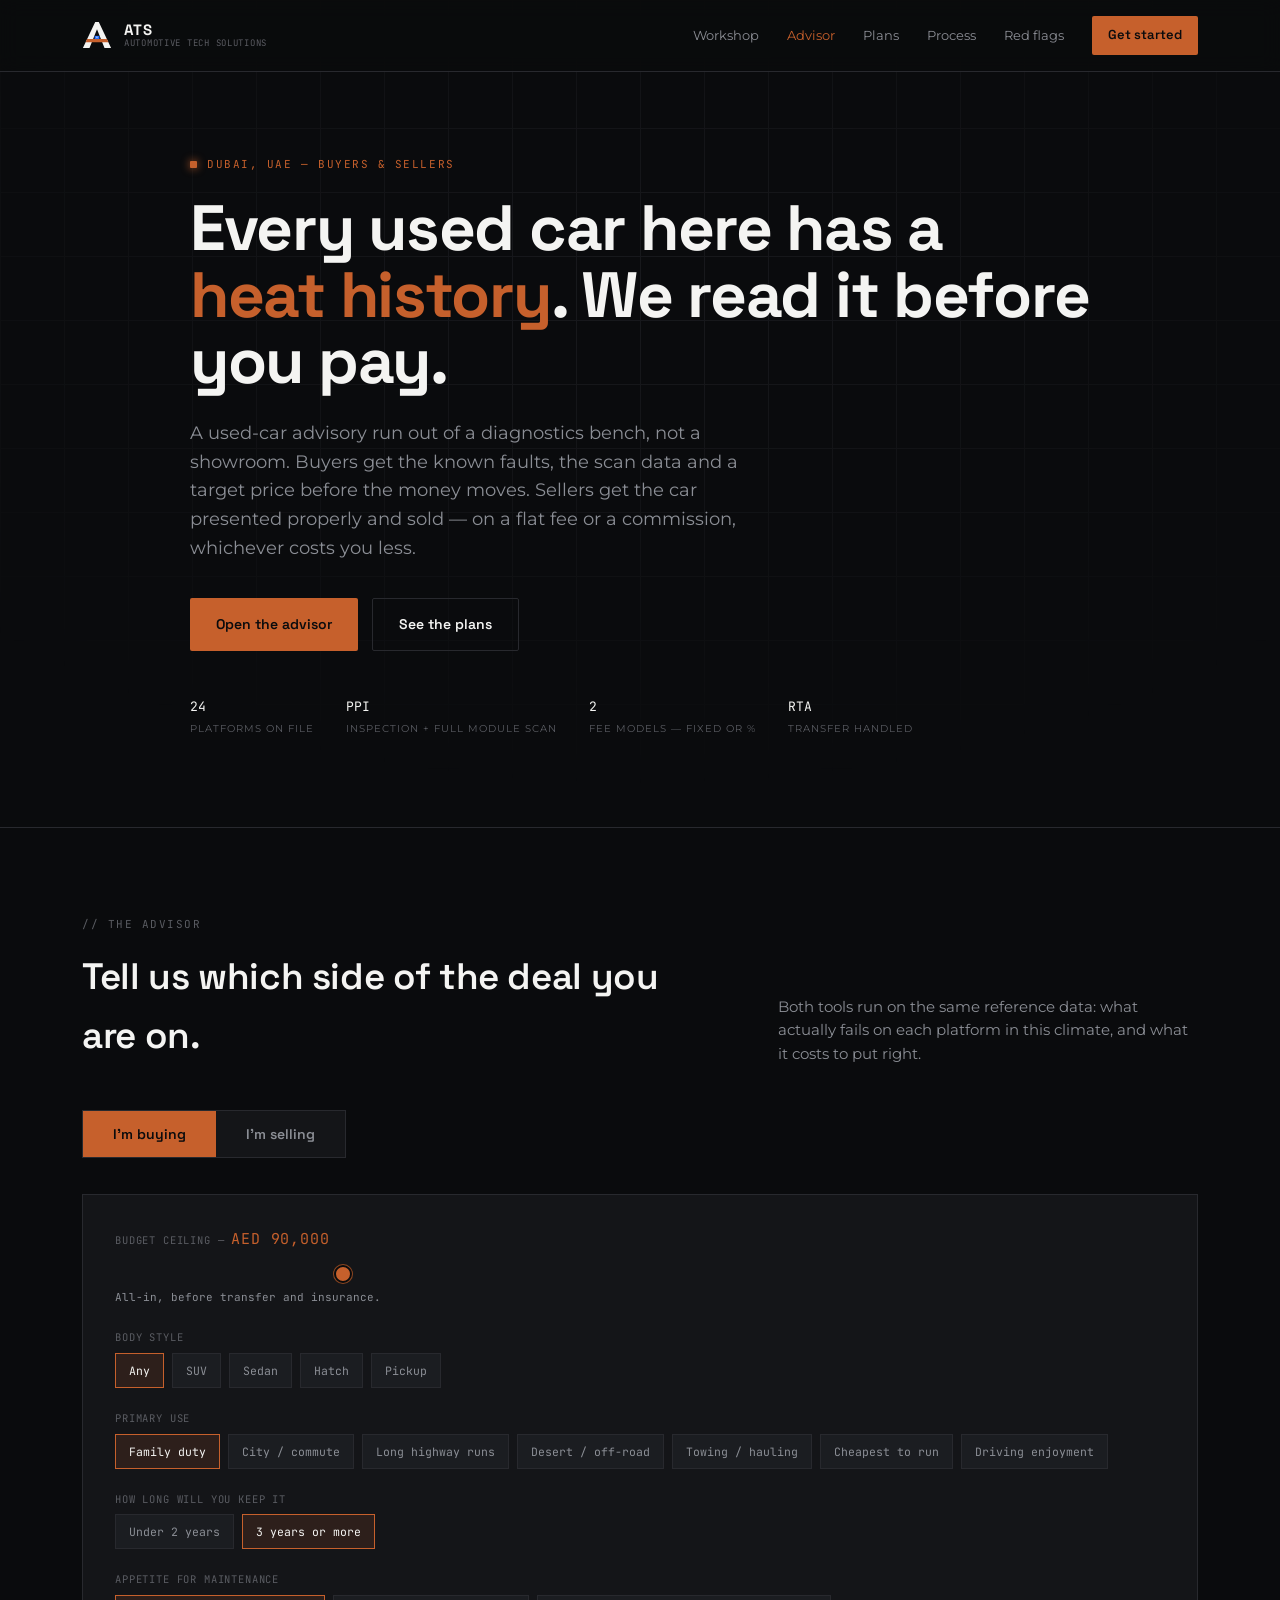
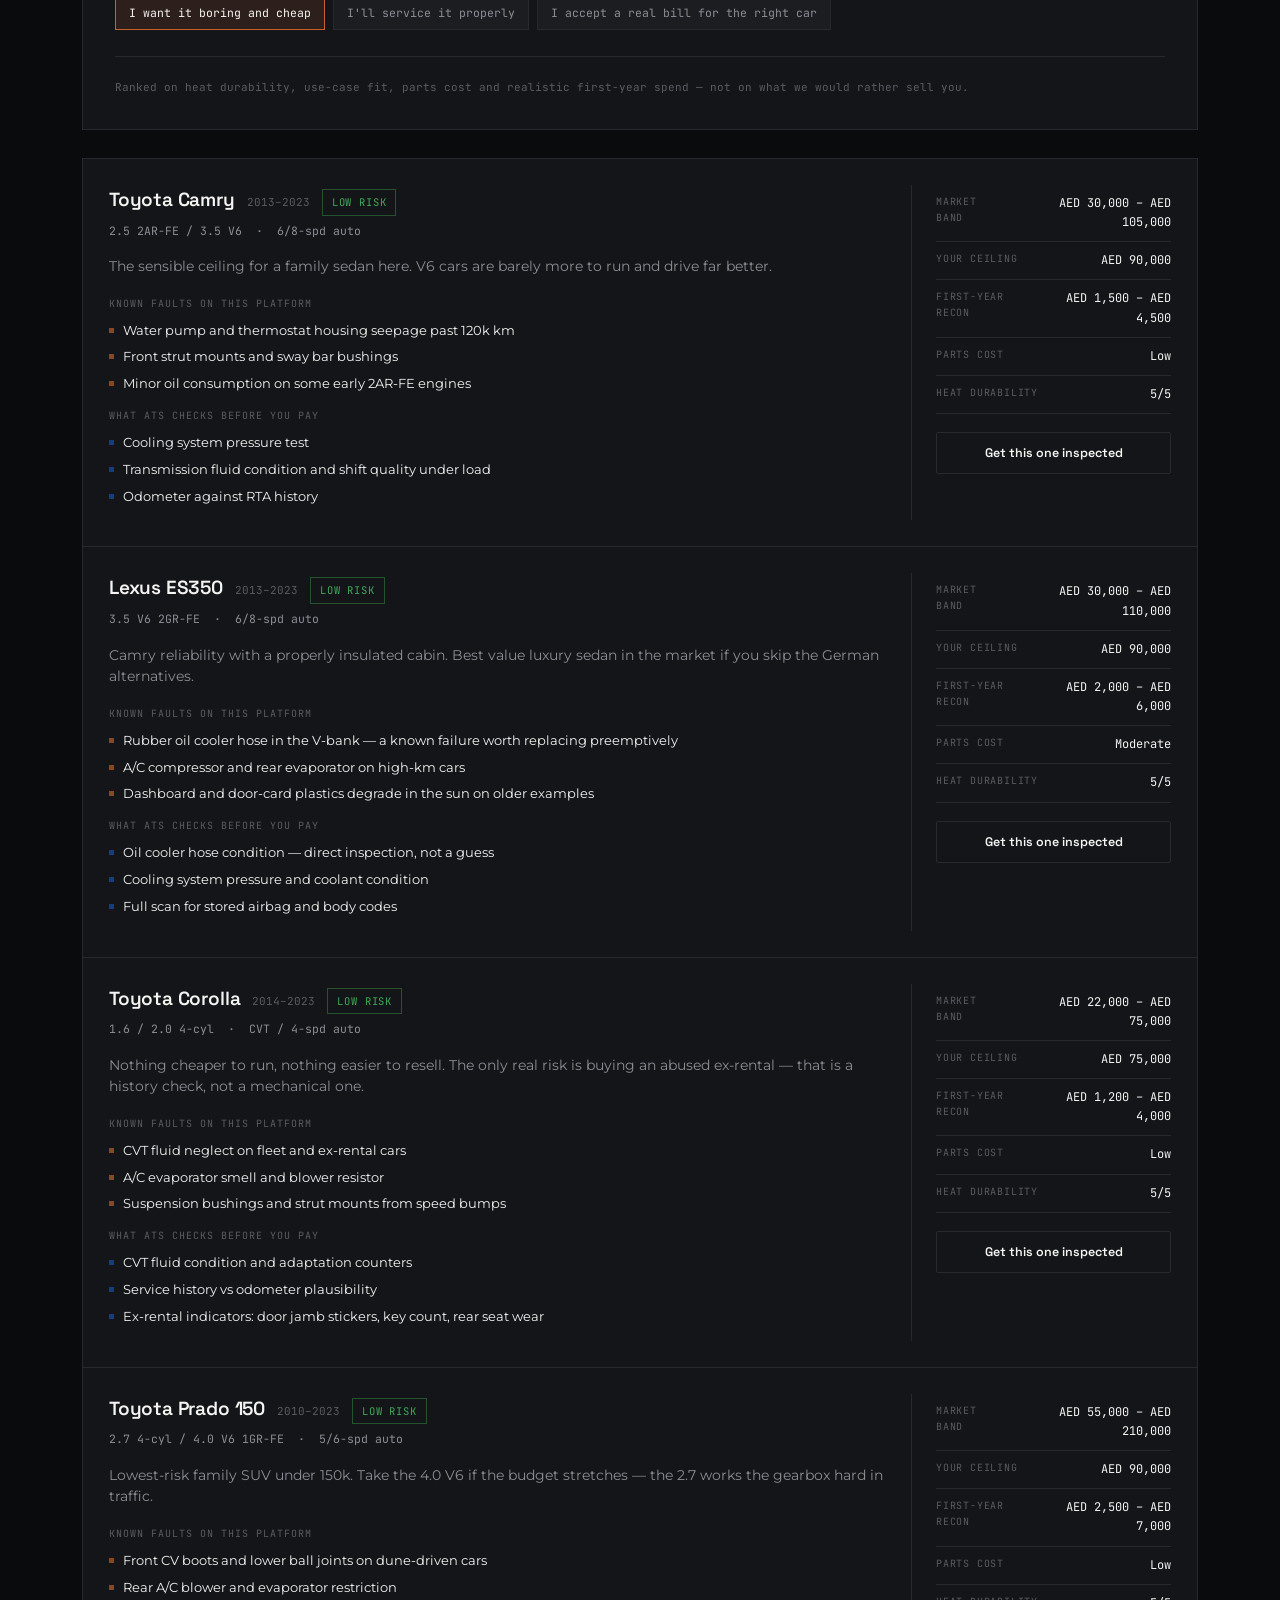
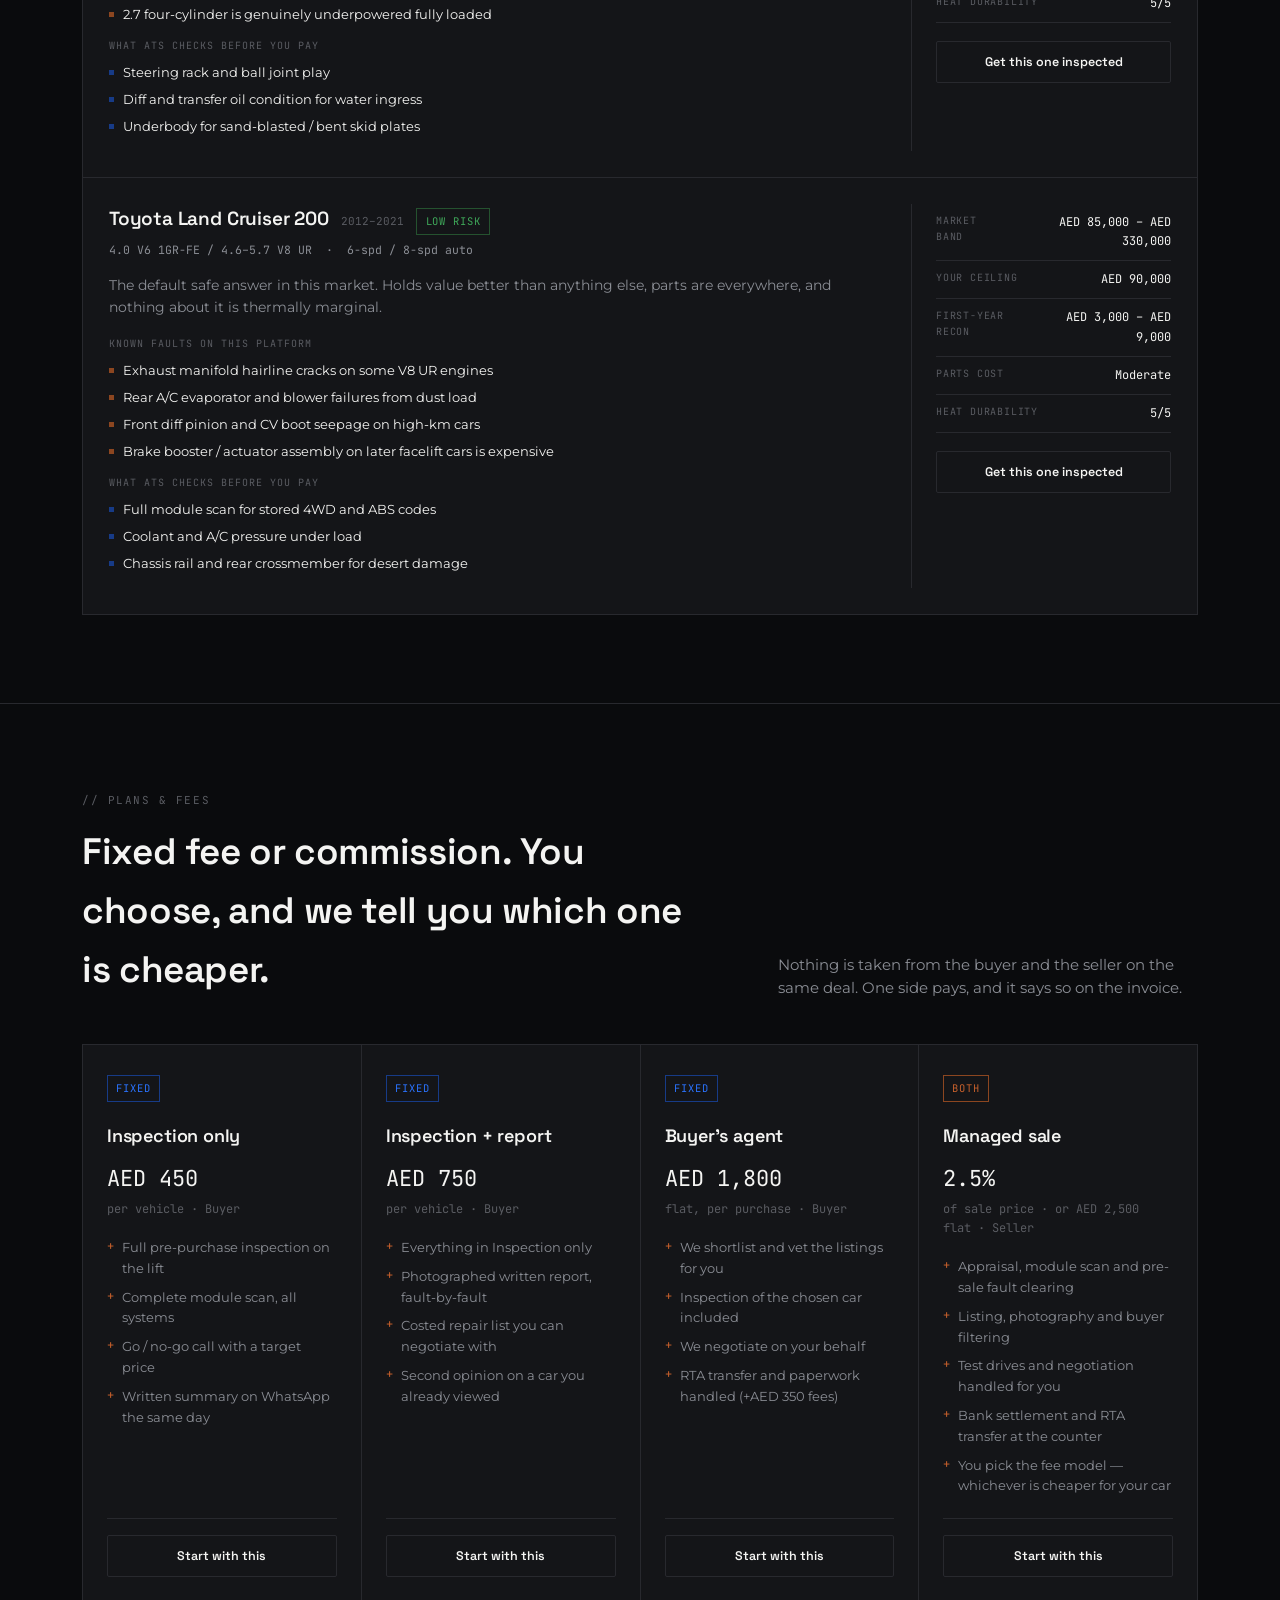
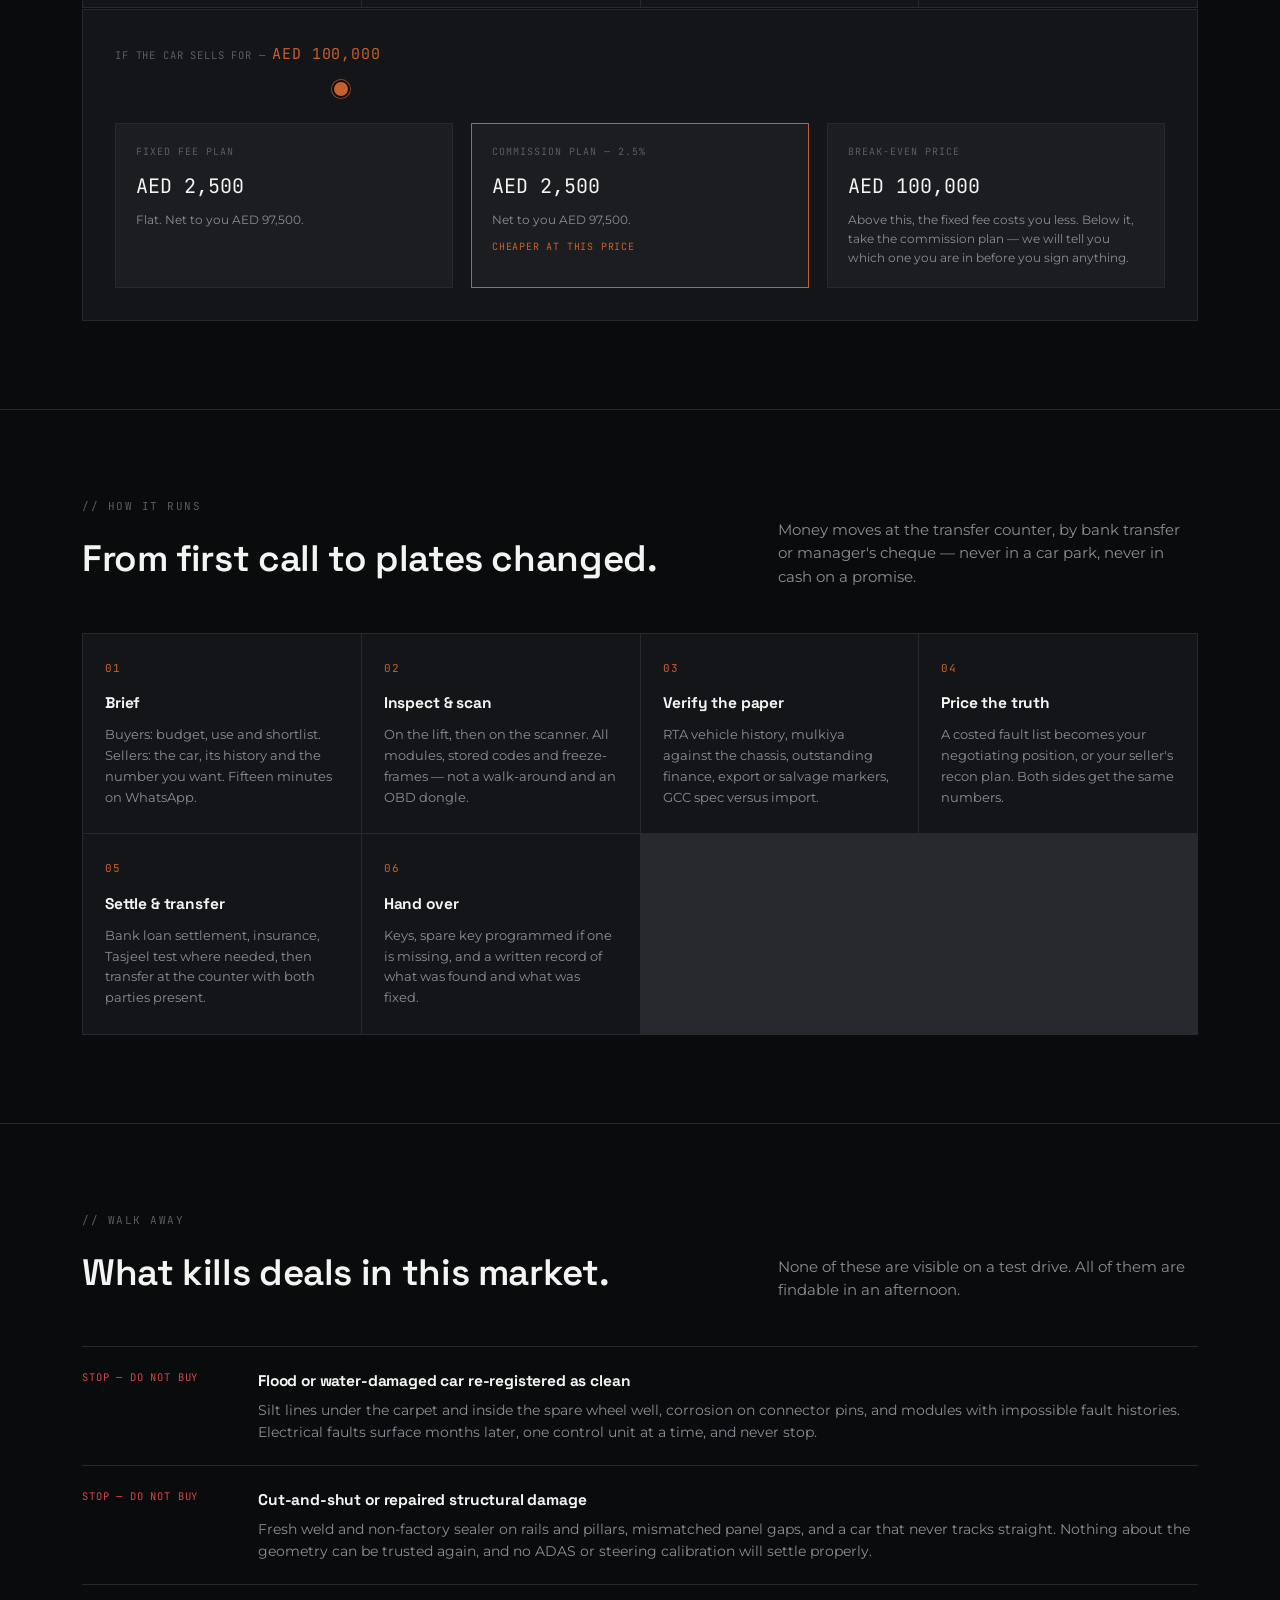
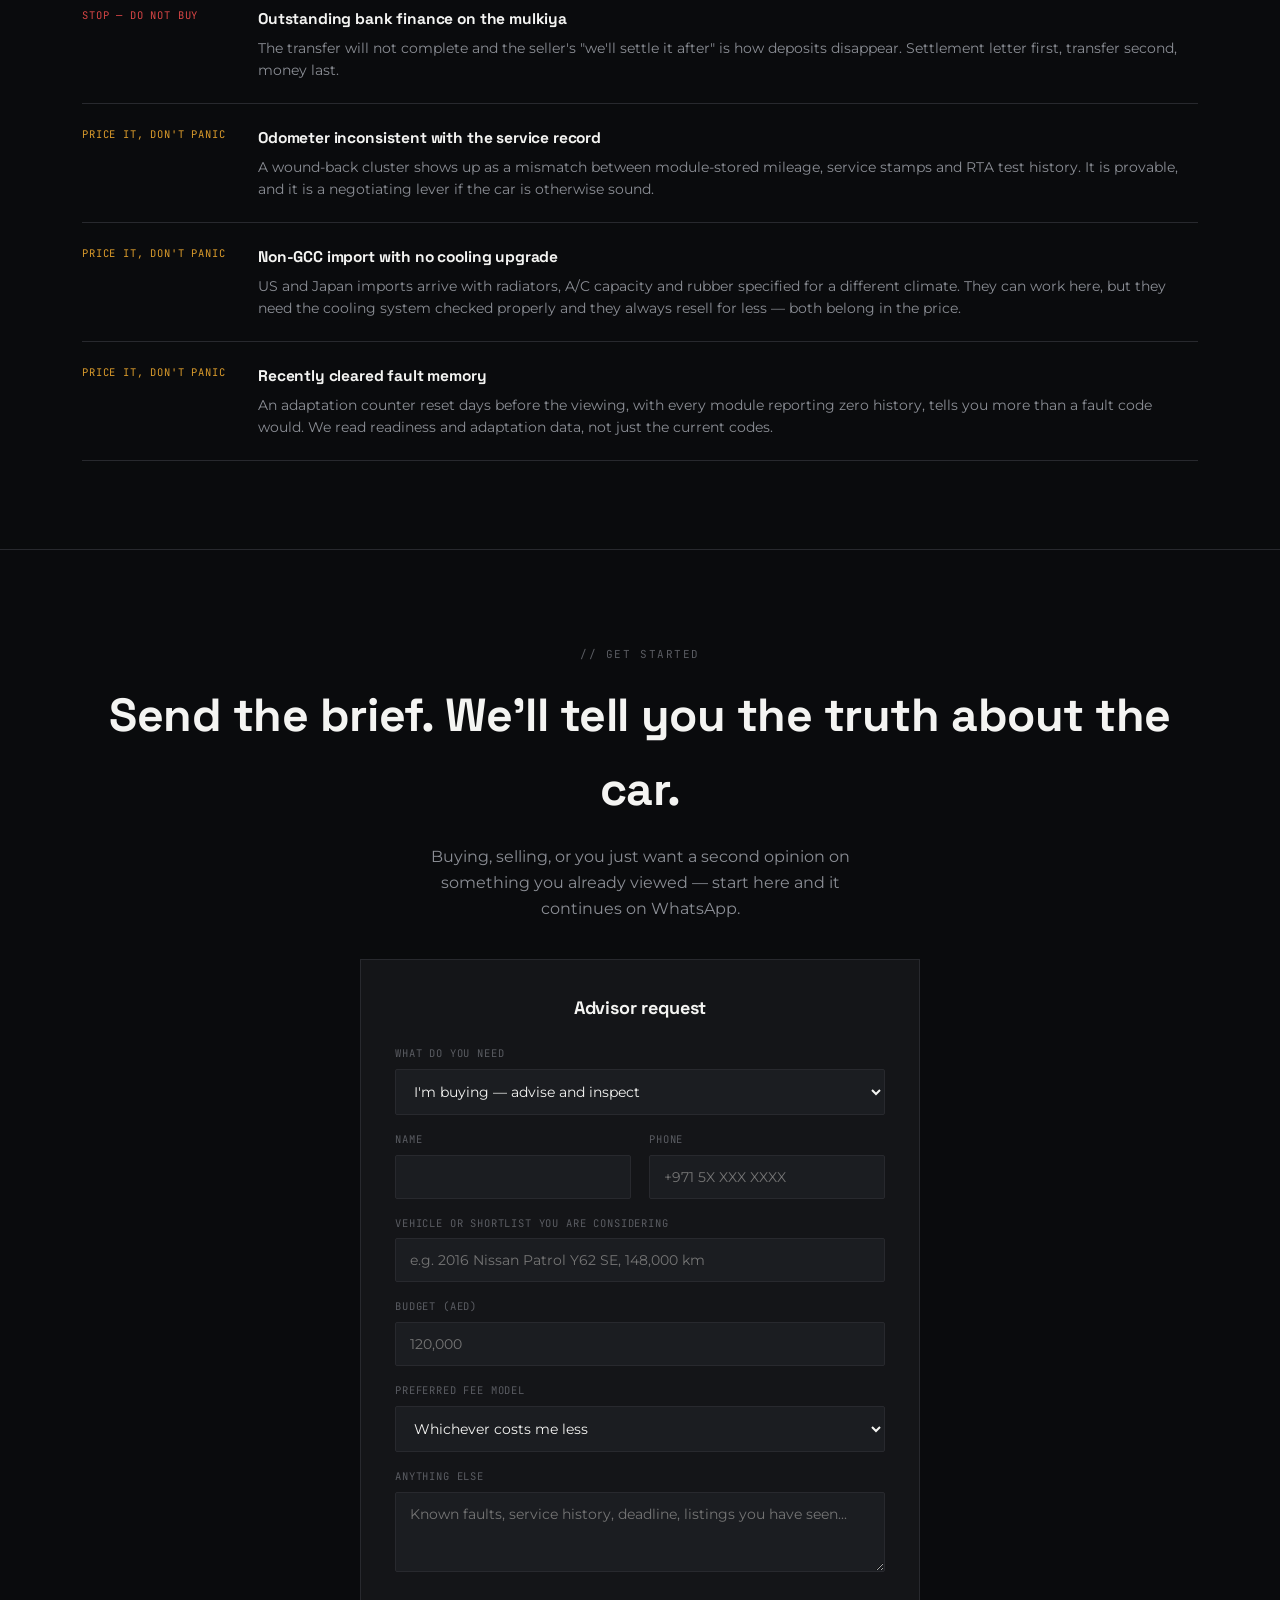
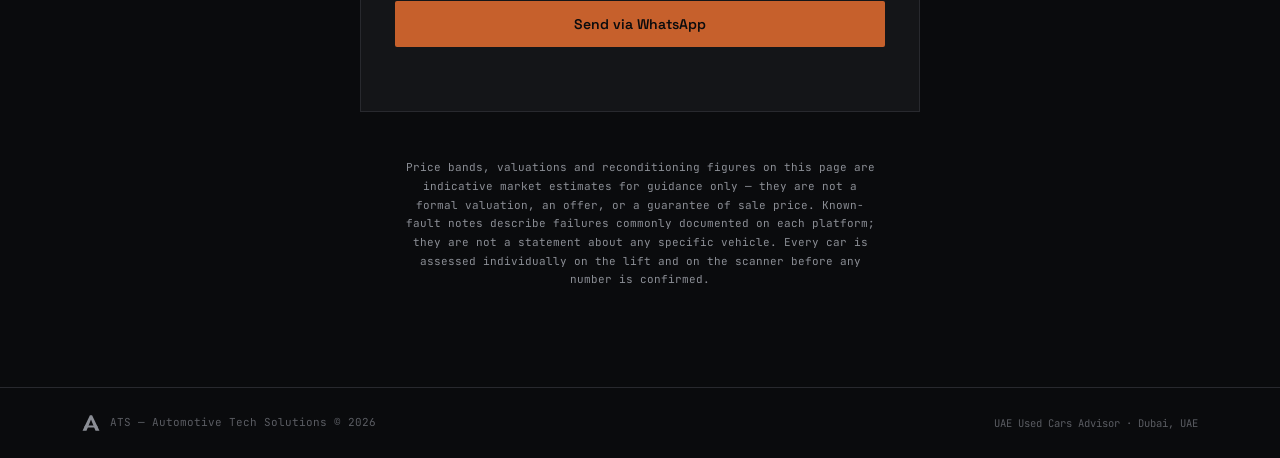
==== advisor.html @ 8a7f5b54 "Add UAE Used Cars Advisor page Two-sided advisory tool for buyers and sellers, served off the same r" ====
<!DOCTYPE html>
<html lang="en">
<head>
<meta charset="UTF-8">
<meta name="viewport" content="width=device-width, initial-scale=1.0">
<title>UAE Used Cars Advisor — ATS</title>
<meta name="description" content="Buy or sell a used car in the UAE with a diagnostic workshop behind you. Known-fault briefings, pre-purchase inspection, managed sale on a fixed fee or commission. Dubai, UAE.">
<link rel="preconnect" href="https://fonts.googleapis.com">
<link rel="preconnect" href="https://fonts.gstatic.com" crossorigin>
<link href="https://fonts.googleapis.com/css2?family=Space+Grotesk:wght@500;600;700&family=Montserrat:wght@400;500;600&family=JetBrains+Mono:wght@400;500;600&display=swap" rel="stylesheet">
<link rel="stylesheet" href="assets/advisor.css">
</head>
<body>

<nav>
  <div class="nav-inner">
    <a href="index.html" class="nav-brand">
      <svg viewBox="0 0 200 200" aria-hidden="true"><path d="M88 14 L112 14 L194 186 L150 186 L100 62 L50 186 L6 186 Z" fill="#F4F4F2"/><path d="M34 127 L166 127 L176 149 L24 149 Z" fill="#C6602C"/><rect x="84" y="106" width="32" height="21" fill="#2A73FF"/><text x="100" y="122" text-anchor="middle" font-family="Space Grotesk, sans-serif" font-weight="700" font-size="14" fill="#F4F4F2">AI</text></svg>
      <div class="nav-brand-text">
        <span class="t">ATS</span>
        <span class="s">Automotive Tech Solutions</span>
      </div>
    </a>
    <div class="nav-links">
      <a href="index.html">Workshop</a>
      <a href="#advisor" class="active">Advisor</a>
      <a href="#plans">Plans</a>
      <a href="#process">Process</a>
      <a href="#flags">Red flags</a>
      <a href="#lead" class="cta">Get started</a>
    </div>
  </div>
</nav>

<header class="hero" id="top">
  <div class="hero-grid"></div>
  <div class="wrap hero-inner">
    <span class="eyebrow">Dubai, UAE — Buyers &amp; Sellers</span>
    <h1>Every used car here has a <em>heat history</em>. We read it before you pay.</h1>
    <p class="lede">A used-car advisory run out of a diagnostics bench, not a showroom. Buyers get the known faults, the scan data and a target price before the money moves. Sellers get the car presented properly and sold — on a flat fee or a commission, whichever costs you less.</p>
    <div class="hero-actions">
      <a href="#advisor" class="btn btn-primary">Open the advisor</a>
      <a href="#plans" class="btn btn-outline">See the plans</a>
    </div>
    <div class="hero-meta">
      <div><span class="val">24</span><span class="lbl">Platforms on file</span></div>
      <div><span class="val">PPI</span><span class="lbl">Inspection + full module scan</span></div>
      <div><span class="val">2</span><span class="lbl">Fee models — fixed or %</span></div>
      <div><span class="val">RTA</span><span class="lbl">Transfer handled</span></div>
    </div>
  </div>
</header>

<!-- ======================= ADVISOR ======================= -->
<section id="advisor" class="rule">
  <div class="wrap">
    <div class="section-head">
      <div>
        <span class="section-tag">// The Advisor</span>
        <h2>Tell us which side of the deal you are on.</h2>
      </div>
      <p>Both tools run on the same reference data: what actually fails on each platform in this climate, and what it costs to put right.</p>
    </div>

    <div class="mode-switch" role="tablist" aria-label="Buyer or seller">
      <button role="tab" data-tab="buy" aria-selected="true">I'm buying</button>
      <button role="tab" data-tab="sell" aria-selected="false">I'm selling</button>
    </div>

    <!-- ---------- BUYER ---------- -->
    <div data-panel="buy">
      <div class="tool-panel">
        <div class="field-grid">
          <div class="field" style="grid-column:1/-1">
            <label for="bv-budget">Budget ceiling — <span class="val-out" id="bv-budget-out">AED 90,000</span></label>
            <input type="range" id="bv-budget" min="20000" max="350000" step="5000" value="90000">
            <span class="hint">All-in, before transfer and insurance.</span>
          </div>
        </div>

        <div class="field" style="margin-top:22px">
          <label>Body style</label>
          <div class="chip-row">
            <button class="chip" data-group="body" data-value="any" aria-pressed="true">Any</button>
            <button class="chip" data-group="body" data-value="suv" aria-pressed="false">SUV</button>
            <button class="chip" data-group="body" data-value="sedan" aria-pressed="false">Sedan</button>
            <button class="chip" data-group="body" data-value="hatch" aria-pressed="false">Hatch</button>
            <button class="chip" data-group="body" data-value="pickup" aria-pressed="false">Pickup</button>
          </div>
        </div>

        <div class="field" style="margin-top:22px">
          <label>Primary use</label>
          <div class="chip-row">
            <button class="chip" data-group="use" data-value="family" aria-pressed="true">Family duty</button>
            <button class="chip" data-group="use" data-value="city" aria-pressed="false">City / commute</button>
            <button class="chip" data-group="use" data-value="highway" aria-pressed="false">Long highway runs</button>
            <button class="chip" data-group="use" data-value="offroad" aria-pressed="false">Desert / off-road</button>
            <button class="chip" data-group="use" data-value="tow" aria-pressed="false">Towing / hauling</button>
            <button class="chip" data-group="use" data-value="economy" aria-pressed="false">Cheapest to run</button>
            <button class="chip" data-group="use" data-value="fun" aria-pressed="false">Driving enjoyment</button>
          </div>
        </div>

        <div class="field" style="margin-top:22px">
          <label>How long will you keep it</label>
          <div class="chip-row">
            <button class="chip" data-group="horizon" data-value="short" aria-pressed="false">Under 2 years</button>
            <button class="chip" data-group="horizon" data-value="long" aria-pressed="true">3 years or more</button>
          </div>
        </div>

        <div class="field" style="margin-top:22px">
          <label>Appetite for maintenance</label>
          <div class="chip-row">
            <button class="chip" data-group="tolerance" data-value="low" aria-pressed="true">I want it boring and cheap</button>
            <button class="chip" data-group="tolerance" data-value="mid" aria-pressed="false">I'll service it properly</button>
            <button class="chip" data-group="tolerance" data-value="high" aria-pressed="false">I accept a real bill for the right car</button>
          </div>
        </div>

        <div class="panel-foot">
          <span class="note">Ranked on heat durability, use-case fit, parts cost and realistic first-year spend — not on what we would rather sell you.</span>
        </div>
      </div>

      <div class="results" id="buy-results"></div>
    </div>

    <!-- ---------- SELLER ---------- -->
    <div data-panel="sell" hidden>
      <div class="tool-panel">
        <div class="field-grid">
          <div class="field" style="grid-column:1/-1">
            <label for="sv-model">Your vehicle</label>
            <select id="sv-model"></select>
          </div>
          <div class="field">
            <label for="sv-year">Model year — <span class="val-out" id="sv-year-out">2017</span></label>
            <input type="range" id="sv-year" min="2010" max="2023" step="1" value="2017">
          </div>
          <div class="field">
            <label for="sv-km">Odometer — <span class="val-out" id="sv-km-out">120,000 km</span></label>
            <input type="range" id="sv-km" min="10000" max="400000" step="5000" value="120000">
          </div>
          <div class="field">
            <label for="sv-cond">Overall condition</label>
            <select id="sv-cond">
              <option value="excellent">Excellent — nothing to apologise for</option>
              <option value="good" selected>Good — normal wear</option>
              <option value="fair">Fair — needs cosmetic work</option>
              <option value="rough">Rough — mechanical work owed</option>
            </select>
          </div>
          <div class="field">
            <label for="sv-acc">Accident history</label>
            <select id="sv-acc">
              <option value="none" selected>Clean, no repairs</option>
              <option value="minor">Panel / cosmetic repair only</option>
              <option value="major">Structural or chassis repair</option>
            </select>
          </div>
          <div class="field">
            <label for="sv-spec">Specification</label>
            <select id="sv-spec">
              <option value="gcc" selected>GCC spec</option>
              <option value="import">US / Japan / other import</option>
            </select>
          </div>
          <div class="field">
            <label for="sv-hist">Service history</label>
            <label style="display:flex;align-items:center;gap:10px;font-family:'Montserrat',sans-serif;font-size:13.5px;color:var(--gray);text-transform:none;letter-spacing:0">
              <input type="checkbox" id="sv-hist" checked style="width:auto;accent-color:var(--orange)">
              Documented and complete
            </label>
          </div>
        </div>
        <div class="panel-foot">
          <span class="note">Indicative only. The confirmed number comes from a physical appraisal and a full module scan — stored faults move the price more than mileage does.</span>
        </div>
      </div>

      <div class="val-grid" id="sv-out"></div>
    </div>
  </div>
</section>

<!-- ======================= PLANS ======================= -->
<section id="plans" class="rule">
  <div class="wrap">
    <div class="section-head">
      <div>
        <span class="section-tag">// Plans &amp; Fees</span>
        <h2>Fixed fee or commission. You choose, and we tell you which one is cheaper.</h2>
      </div>
      <p>Nothing is taken from the buyer and the seller on the same deal. One side pays, and it says so on the invoice.</p>
    </div>

    <div class="plan-grid" id="plan-grid"></div>

    <div class="compare">
      <div class="field">
        <label for="cmp-price">If the car sells for — <span class="val-out" id="cmp-price-out">AED 100,000</span></label>
        <input type="range" id="cmp-price" min="20000" max="400000" step="5000" value="100000">
      </div>
      <div class="compare-out" id="cmp-out"></div>
    </div>
  </div>
</section>

<!-- ======================= PROCESS ======================= -->
<section id="process" class="rule">
  <div class="wrap">
    <div class="section-head">
      <div>
        <span class="section-tag">// How It Runs</span>
        <h2>From first call to plates changed.</h2>
      </div>
      <p>Money moves at the transfer counter, by bank transfer or manager's cheque — never in a car park, never in cash on a promise.</p>
    </div>
    <div class="steps">
      <div class="step">
        <span class="n">01</span>
        <h4>Brief</h4>
        <p>Buyers: budget, use and shortlist. Sellers: the car, its history and the number you want. Fifteen minutes on WhatsApp.</p>
      </div>
      <div class="step">
        <span class="n">02</span>
        <h4>Inspect &amp; scan</h4>
        <p>On the lift, then on the scanner. All modules, stored codes and freeze-frames — not a walk-around and an OBD dongle.</p>
      </div>
      <div class="step">
        <span class="n">03</span>
        <h4>Verify the paper</h4>
        <p>RTA vehicle history, mulkiya against the chassis, outstanding finance, export or salvage markers, GCC spec versus import.</p>
      </div>
      <div class="step">
        <span class="n">04</span>
        <h4>Price the truth</h4>
        <p>A costed fault list becomes your negotiating position, or your seller's recon plan. Both sides get the same numbers.</p>
      </div>
      <div class="step">
        <span class="n">05</span>
        <h4>Settle &amp; transfer</h4>
        <p>Bank loan settlement, insurance, Tasjeel test where needed, then transfer at the counter with both parties present.</p>
      </div>
      <div class="step">
        <span class="n">06</span>
        <h4>Hand over</h4>
        <p>Keys, spare key programmed if one is missing, and a written record of what was found and what was fixed.</p>
      </div>
    </div>
  </div>
</section>

<!-- ======================= RED FLAGS ======================= -->
<section id="flags" class="rule">
  <div class="wrap">
    <div class="section-head">
      <div>
        <span class="section-tag">// Walk Away</span>
        <h2>What kills deals in this market.</h2>
      </div>
      <p>None of these are visible on a test drive. All of them are findable in an afternoon.</p>
    </div>
    <div class="flag-list">
      <div class="flag">
        <span class="lvl">Stop — do not buy</span>
        <div>
          <h4>Flood or water-damaged car re-registered as clean</h4>
          <p>Silt lines under the carpet and inside the spare wheel well, corrosion on connector pins, and modules with impossible fault histories. Electrical faults surface months later, one control unit at a time, and never stop.</p>
        </div>
      </div>
      <div class="flag">
        <span class="lvl">Stop — do not buy</span>
        <div>
          <h4>Cut-and-shut or repaired structural damage</h4>
          <p>Fresh weld and non-factory sealer on rails and pillars, mismatched panel gaps, and a car that never tracks straight. Nothing about the geometry can be trusted again, and no ADAS or steering calibration will settle properly.</p>
        </div>
      </div>
      <div class="flag">
        <span class="lvl">Stop — do not buy</span>
        <div>
          <h4>Outstanding bank finance on the mulkiya</h4>
          <p>The transfer will not complete and the seller's "we'll settle it after" is how deposits disappear. Settlement letter first, transfer second, money last.</p>
        </div>
      </div>
      <div class="flag">
        <span class="lvl warn">Price it, don't panic</span>
        <div>
          <h4>Odometer inconsistent with the service record</h4>
          <p>A wound-back cluster shows up as a mismatch between module-stored mileage, service stamps and RTA test history. It is provable, and it is a negotiating lever if the car is otherwise sound.</p>
        </div>
      </div>
      <div class="flag">
        <span class="lvl warn">Price it, don't panic</span>
        <div>
          <h4>Non-GCC import with no cooling upgrade</h4>
          <p>US and Japan imports arrive with radiators, A/C capacity and rubber specified for a different climate. They can work here, but they need the cooling system checked properly and they always resell for less — both belong in the price.</p>
        </div>
      </div>
      <div class="flag">
        <span class="lvl warn">Price it, don't panic</span>
        <div>
          <h4>Recently cleared fault memory</h4>
          <p>An adaptation counter reset days before the viewing, with every module reporting zero history, tells you more than a fault code would. We read readiness and adaptation data, not just the current codes.</p>
        </div>
      </div>
    </div>
  </div>
</section>

<!-- ======================= LEAD ======================= -->
<section id="lead" class="contact">
  <div class="wrap">
    <span class="section-tag" style="justify-content:center; display:flex;">// Get Started</span>
    <h2>Send the brief. We'll tell you the truth about the car.</h2>
    <p>Buying, selling, or you just want a second opinion on something you already viewed — start here and it continues on WhatsApp.</p>

    <div class="lead-card">
      <h3>Advisor request</h3>
      <form id="lead-form" novalidate>
        <div class="field">
          <label for="lf-intent">What do you need</label>
          <select id="lf-intent">
            <option value="BUY">I'm buying — advise and inspect</option>
            <option value="SELL">I'm selling — appraise and sell it for me</option>
            <option value="INSPECT">Inspection only — I found a car</option>
          </select>
        </div>
        <div class="field-grid">
          <div class="field">
            <label for="lf-name">Name</label>
            <input type="text" id="lf-name" maxlength="120" autocomplete="name" required>
          </div>
          <div class="field">
            <label for="lf-phone">Phone</label>
            <input type="tel" id="lf-phone" maxlength="40" autocomplete="tel" placeholder="+971 5X XXX XXXX" required>
          </div>
        </div>
        <div class="field">
          <label for="lf-vehicle" id="lf-vehicle-label">Vehicle or shortlist you are considering</label>
          <input type="text" id="lf-vehicle" maxlength="180" placeholder="e.g. 2016 Nissan Patrol Y62 SE, 148,000 km">
        </div>
        <div class="field" id="lf-budget-wrap">
          <label for="lf-budget">Budget (AED)</label>
          <input type="text" id="lf-budget" maxlength="20" placeholder="120,000">
        </div>
        <div class="field" id="lf-plan-wrap" hidden>
          <label for="lf-plan">Preferred fee model</label>
          <select id="lf-plan">
            <option value="EITHER">Whichever costs me less</option>
            <option value="FIXED">Fixed fee</option>
            <option value="COMMISSION">Commission on the sale</option>
          </select>
        </div>
        <div class="field">
          <label for="lf-notes">Anything else</label>
          <textarea id="lf-notes" rows="3" maxlength="1000" placeholder="Known faults, service history, deadline, listings you have seen..."></textarea>
        </div>
        <div class="field hp-field" aria-hidden="true">
          <label for="lf-hp">Leave blank</label>
          <input type="text" id="lf-hp" tabindex="-1" autocomplete="off">
        </div>
        <button type="submit" class="btn btn-primary form-submit">Send via WhatsApp</button>
        <div class="form-status" id="lf-status" role="status" aria-live="polite"></div>
      </form>
    </div>

    <p class="disclaimer">
      Price bands, valuations and reconditioning figures on this page are indicative market estimates for guidance only — they are not a formal valuation, an offer, or a guarantee of sale price. Known-fault notes describe failures commonly documented on each platform; they are not a statement about any specific vehicle. Every car is assessed individually on the lift and on the scanner before any number is confirmed.
    </p>
  </div>
</section>

<footer>
  <div class="wrap f-inner">
    <div class="f-brand">
      <svg viewBox="0 0 200 200" aria-hidden="true"><path d="M88 14 L112 14 L194 186 L150 186 L100 62 L50 186 L6 186 Z" fill="#8B8E95"/><path d="M34 127 L166 127 L176 149 L24 149 Z" fill="#8B8E95"/></svg>
      <span>ATS — Automotive Tech Solutions © <span id="year-now">2026</span></span>
    </div>
    <span class="f-note">UAE Used Cars Advisor · Dubai, UAE</span>
  </div>
</footer>

<script src="assets/advisor.js"></script>
</body>
</html>
---- assets/advisor.css ----
/* ATS — UAE Used Cars Advisor
   Shares the design tokens of index.html. Kept as a separate sheet so the
   advisor can evolve without touching the main portfolio page. */

:root{
  --black:#0A0B0D;
  --panel:#141518;
  --panel-2:#1B1D21;
  --line:#28292E;
  --white:#F4F4F2;
  --gray:#8B8E95;
  --gray-dim:#5A5C62;
  --orange:#C6602C;
  --orange-dim:#8C4620;
  --blue:#2A73FF;
  --blue-dim:#173B87;
  --green:#3FA95A;
  --red:#D64545;
  --amber:#D99A2B;
  --radius:2px;
}
*{margin:0;padding:0;box-sizing:border-box;}
html{scroll-behavior:smooth;}
body{
  background:var(--black); color:var(--white);
  font-family:'Montserrat',sans-serif; line-height:1.6;
  -webkit-font-smoothing:antialiased; overflow-x:hidden;
}
h1,h2,h3,h4{font-family:'Space Grotesk',sans-serif;letter-spacing:-0.01em;}
a{color:inherit;text-decoration:none;}
.mono{font-family:'JetBrains Mono',monospace;}
.wrap{max-width:1180px;margin:0 auto;padding:0 32px;}
::selection{background:var(--orange);color:var(--black);}
a:focus-visible,button:focus-visible,input:focus-visible,select:focus-visible{outline:2px solid var(--blue);outline-offset:3px;}
@media (prefers-reduced-motion:reduce){
  *{animation-duration:0.001ms !important;animation-iteration-count:1 !important;transition-duration:0.001ms !important;scroll-behavior:auto !important;}
}

/* ---------- NAV ---------- */
nav{position:fixed;top:0;left:0;right:0;z-index:100;background:rgba(10,11,13,0.82);backdrop-filter:blur(10px);border-bottom:1px solid var(--line);}
.nav-inner{max-width:1180px;margin:0 auto;padding:16px 32px;display:flex;align-items:center;justify-content:space-between;}
.nav-brand{display:flex;align-items:center;gap:12px;}
.nav-brand svg{width:30px;height:30px;flex-shrink:0;}
.nav-brand-text{display:flex;flex-direction:column;line-height:1.1;}
.nav-brand-text .t{font-family:'Space Grotesk',sans-serif;font-weight:700;font-size:15px;letter-spacing:0.02em;}
.nav-brand-text .s{font-size:9px;color:var(--gray-dim);letter-spacing:0.08em;text-transform:uppercase;font-family:'JetBrains Mono',monospace;}
.nav-links{display:flex;align-items:center;gap:28px;}
.nav-links a{font-size:13px;color:var(--gray);transition:color .2s;}
.nav-links a:hover,.nav-links a.active{color:var(--white);}
.nav-links a.active{color:var(--orange);}
@media (max-width:820px){.nav-links a{display:none;} .nav-links a.cta{display:inline-flex;}}
.nav-links a.cta{font-family:'Space Grotesk',sans-serif;font-weight:600;font-size:13px;padding:9px 16px;background:var(--orange);color:var(--black);border-radius:var(--radius);}

/* ---------- HERO ---------- */
.hero{min-height:88svh;display:flex;flex-direction:column;justify-content:center;position:relative;padding:150px 0 90px;overflow:hidden;}
.hero-grid{position:absolute;inset:0;z-index:0;opacity:0.5;
  background-image:linear-gradient(to right,var(--line) 1px,transparent 1px),linear-gradient(to bottom,var(--line) 1px,transparent 1px);
  background-size:64px 64px;mask-image:radial-gradient(ellipse 70% 60% at 50% 35%,black,transparent);}
.hero-inner{position:relative;z-index:1;}
.eyebrow{display:inline-flex;align-items:center;gap:10px;font-family:'JetBrains Mono',monospace;font-size:11px;letter-spacing:0.14em;text-transform:uppercase;color:var(--orange);margin-bottom:22px;}
.eyebrow::before{content:'';width:7px;height:7px;background:var(--orange);border-radius:1px;box-shadow:0 0 8px var(--orange);}
.hero h1{font-size:clamp(2.4rem,5vw,4.3rem);font-weight:700;line-height:1.04;letter-spacing:-0.02em;margin-bottom:24px;max-width:900px;}
.hero h1 em{font-style:normal;color:var(--orange);}
.hero p.lede{font-size:clamp(1rem,1.5vw,1.12rem);color:var(--gray);max-width:600px;margin-bottom:36px;}
.hero-actions{display:flex;gap:14px;flex-wrap:wrap;margin-bottom:46px;}
.btn{font-family:'Space Grotesk',sans-serif;font-weight:600;font-size:14px;padding:14px 26px;border-radius:var(--radius);display:inline-flex;align-items:center;justify-content:center;gap:8px;transition:transform .18s ease,background .18s ease,border-color .18s ease;cursor:pointer;}
.btn-primary{background:var(--orange);color:var(--black);border:none;}
.btn-primary:hover{transform:translateY(-2px);background:#D66C34;}
.btn-outline{border:1px solid var(--line);color:var(--white);background:transparent;}
.btn-outline:hover{border-color:var(--blue);transform:translateY(-2px);}
.btn-sm{padding:10px 16px;font-size:12.5px;}
.hero-meta{display:flex;gap:32px;flex-wrap:wrap;}
.hero-meta div{display:flex;flex-direction:column;gap:4px;}
.hero-meta .val{font-family:'JetBrains Mono',monospace;font-size:13px;color:var(--white);}
.hero-meta .lbl{font-size:10px;color:var(--gray-dim);text-transform:uppercase;letter-spacing:0.1em;}

/* ---------- SECTION SHARED ---------- */
section{padding:88px 0;}
.section-head{display:flex;justify-content:space-between;align-items:flex-end;gap:24px;margin-bottom:44px;flex-wrap:wrap;}
.section-tag{font-family:'JetBrains Mono',monospace;font-size:11px;letter-spacing:0.14em;text-transform:uppercase;color:var(--gray-dim);margin-bottom:14px;display:block;}
.section-head h2{font-size:clamp(1.7rem,3vw,2.3rem);font-weight:600;max-width:600px;}
.section-head p{color:var(--gray);max-width:420px;font-size:14.5px;}
.rule{border-top:1px solid var(--line);}

/* ---------- TAB SWITCH ---------- */
.mode-switch{display:inline-flex;border:1px solid var(--line);background:var(--panel);margin-bottom:36px;}
.mode-switch button{background:transparent;border:none;color:var(--gray);font-family:'Space Grotesk',sans-serif;font-weight:600;font-size:14px;padding:14px 30px;cursor:pointer;transition:all .18s ease;}
.mode-switch button[aria-selected="true"]{background:var(--orange);color:var(--black);}
.mode-switch button:not([aria-selected="true"]):hover{color:var(--white);background:var(--panel-2);}

/* ---------- FORM CONTROLS ---------- */
.field-grid{display:grid;grid-template-columns:repeat(auto-fit,minmax(200px,1fr));gap:18px;}
.field label{display:block;font-family:'JetBrains Mono',monospace;font-size:10.5px;color:var(--gray-dim);text-transform:uppercase;letter-spacing:0.08em;margin-bottom:7px;}
.field input,.field select,.field textarea{width:100%;background:var(--panel-2);border:1px solid var(--line);color:var(--white);padding:12px 14px;font-family:'Montserrat',sans-serif;font-size:14px;border-radius:2px;}
.field input[type=range]{padding:0;background:transparent;border:none;accent-color:var(--orange);}
.field .hint{font-family:'JetBrains Mono',monospace;font-size:11px;color:var(--gray);margin-top:6px;display:block;}
.field .val-out{font-family:'JetBrains Mono',monospace;font-size:15px;color:var(--orange);}
.chip-row{display:flex;flex-wrap:wrap;gap:8px;}
.chip{border:1px solid var(--line);background:var(--panel-2);color:var(--gray);font-family:'JetBrains Mono',monospace;font-size:11.5px;padding:9px 13px;cursor:pointer;transition:all .15s ease;}
.chip[aria-pressed="true"]{border-color:var(--orange);color:var(--white);background:rgba(198,96,44,0.14);}
.tool-panel{background:var(--panel);border:1px solid var(--line);padding:32px;}
@media (max-width:620px){.tool-panel{padding:22px;}}
.tool-panel + .tool-panel{margin-top:1px;}
.panel-foot{display:flex;gap:12px;align-items:center;flex-wrap:wrap;margin-top:26px;padding-top:22px;border-top:1px solid var(--line);}
.panel-foot .note{font-family:'JetBrains Mono',monospace;font-size:11px;color:var(--gray-dim);}
[hidden]{display:none !important;}

/* ---------- RESULT CARDS ---------- */
.results{margin-top:28px;display:flex;flex-direction:column;gap:1px;background:var(--line);border:1px solid var(--line);}
.res{background:var(--panel);padding:26px;display:grid;grid-template-columns:1fr 260px;gap:28px;}
@media (max-width:820px){.res{grid-template-columns:1fr;gap:18px;}}
.res-head{display:flex;align-items:baseline;gap:12px;flex-wrap:wrap;margin-bottom:6px;}
.res h3{font-size:19px;font-weight:600;}
.res .yrs{font-family:'JetBrains Mono',monospace;font-size:11px;color:var(--gray-dim);}
.res .spec{font-family:'JetBrains Mono',monospace;font-size:11.5px;color:var(--gray);margin-bottom:16px;}
.res .verdict{font-size:13.5px;color:var(--gray);margin-bottom:18px;}
.blk{margin-bottom:14px;}
.blk .k{font-family:'JetBrains Mono',monospace;font-size:10px;letter-spacing:0.1em;text-transform:uppercase;color:var(--gray-dim);display:block;margin-bottom:8px;}
.blk ul{list-style:none;display:flex;flex-direction:column;gap:6px;}
.blk li{font-size:13px;color:var(--white);padding-left:14px;position:relative;}
.blk li::before{content:'';position:absolute;left:0;top:8px;width:5px;height:5px;background:var(--orange-dim);}
.blk.check li::before{background:var(--blue-dim);}
.res-side{border-left:1px solid var(--line);padding-left:24px;}
@media (max-width:820px){.res-side{border-left:none;border-top:1px solid var(--line);padding-left:0;padding-top:18px;}}
.kv{display:flex;justify-content:space-between;gap:10px;padding:9px 0;border-bottom:1px solid var(--line);font-size:12.5px;}
.kv .k{font-family:'JetBrains Mono',monospace;font-size:10px;letter-spacing:0.08em;text-transform:uppercase;color:var(--gray-dim);}
.kv .v{font-family:'JetBrains Mono',monospace;font-size:12px;text-align:right;}
.score{display:inline-flex;align-items:center;gap:7px;font-family:'JetBrains Mono',monospace;font-size:10.5px;letter-spacing:0.08em;text-transform:uppercase;padding:4px 9px;border:1px solid var(--line);}
.score.good{color:var(--green);border-color:#25522F;}
.score.ok{color:var(--amber);border-color:#6B4D14;}
.score.risk{color:var(--red);border-color:#6B2222;}
.empty{background:var(--panel);border:1px dashed var(--line);padding:34px;text-align:center;color:var(--gray);font-size:14px;}

/* ---------- VALUATION OUTPUT ---------- */
.val-grid{display:grid;grid-template-columns:repeat(auto-fit,minmax(215px,1fr));gap:1px;background:var(--line);border:1px solid var(--line);margin-top:28px;}
.val-cell{background:var(--panel);padding:24px;}
.val-cell .k{font-family:'JetBrains Mono',monospace;font-size:10px;letter-spacing:0.1em;text-transform:uppercase;color:var(--gray-dim);display:block;margin-bottom:10px;}
.val-cell .big{font-family:'JetBrains Mono',monospace;font-size:clamp(1.1rem,2.2vw,1.5rem);color:var(--white);}
.val-cell .big.accent{color:var(--orange);}
.val-cell .sub{font-size:11.5px;color:var(--gray-dim);margin-top:8px;display:block;}
.val-cell.highlight{background:var(--panel-2);border-top:2px solid var(--orange);}

/* ---------- PLANS ---------- */
.plan-grid{display:grid;grid-template-columns:repeat(4,1fr);gap:1px;background:var(--line);border:1px solid var(--line);}
@media (max-width:980px){.plan-grid{grid-template-columns:repeat(2,1fr);}}
@media (max-width:560px){.plan-grid{grid-template-columns:1fr;}}
.plan{background:var(--panel);padding:30px 24px;display:flex;flex-direction:column;}
.plan:hover{background:var(--panel-2);}
.plan .tagx{font-family:'JetBrains Mono',monospace;font-size:10.5px;letter-spacing:0.1em;padding:4px 8px;border:1px solid var(--line);display:inline-block;margin-bottom:20px;align-self:flex-start;}
.plan.fixed .tagx{color:var(--blue);border-color:var(--blue-dim);}
.plan.commission .tagx{color:var(--orange);border-color:var(--orange-dim);}
.plan h3{font-size:18px;font-weight:600;margin-bottom:10px;}
.plan .price{font-family:'JetBrains Mono',monospace;font-size:22px;color:var(--white);margin-bottom:4px;}
.plan .price small{font-size:11px;color:var(--gray-dim);}
.plan .who{font-size:12px;color:var(--gray-dim);font-family:'JetBrains Mono',monospace;margin-bottom:18px;}
.plan ul{list-style:none;display:flex;flex-direction:column;gap:8px;margin-bottom:22px;}
.plan li{font-size:13px;color:var(--gray);padding-left:15px;position:relative;}
.plan li::before{content:'+';position:absolute;left:0;color:var(--orange);font-family:'JetBrains Mono',monospace;font-size:12px;}
.plan .foot{margin-top:auto;border-top:1px solid var(--line);padding-top:16px;}

/* ---------- COMPARATOR ---------- */
.compare{margin-top:1px;background:var(--panel);border:1px solid var(--line);padding:32px;}
.compare-out{display:grid;grid-template-columns:repeat(auto-fit,minmax(220px,1fr));gap:18px;margin-top:24px;}
.cmp{border:1px solid var(--line);padding:20px;background:var(--panel-2);}
.cmp.win{border-color:var(--orange);}
.cmp .k{font-family:'JetBrains Mono',monospace;font-size:10px;letter-spacing:0.1em;text-transform:uppercase;color:var(--gray-dim);display:block;margin-bottom:10px;}
.cmp .n{font-family:'JetBrains Mono',monospace;font-size:20px;}
.cmp .d{font-size:12px;color:var(--gray);margin-top:8px;}
.cmp .badge{font-family:'JetBrains Mono',monospace;font-size:10px;color:var(--orange);letter-spacing:0.08em;text-transform:uppercase;margin-top:10px;display:block;}

/* ---------- STEPS ---------- */
.steps{display:grid;grid-template-columns:repeat(auto-fit,minmax(230px,1fr));gap:1px;background:var(--line);border:1px solid var(--line);}
.step{background:var(--panel);padding:26px 22px;}
.step .n{font-family:'JetBrains Mono',monospace;font-size:11px;color:var(--orange);letter-spacing:0.1em;display:block;margin-bottom:14px;}
.step h4{font-size:15.5px;margin-bottom:8px;}
.step p{font-size:13px;color:var(--gray);}

/* ---------- RED FLAGS ---------- */
.flag-list{display:flex;flex-direction:column;border-top:1px solid var(--line);}
.flag{display:grid;grid-template-columns:150px 1fr;gap:26px;padding:22px 0;border-bottom:1px solid var(--line);align-items:start;}
@media (max-width:700px){.flag{grid-template-columns:1fr;gap:8px;}}
.flag .lvl{font-family:'JetBrains Mono',monospace;font-size:10.5px;letter-spacing:0.08em;text-transform:uppercase;color:var(--red);}
.flag .lvl.warn{color:var(--amber);}
.flag h4{font-size:15.5px;margin-bottom:6px;}
.flag p{font-size:13.5px;color:var(--gray);}

/* ---------- CONTACT / FOOTER ---------- */
.contact{padding:96px 0 60px;text-align:center;border-top:1px solid var(--line);}
.contact h2{font-size:clamp(1.9rem,4vw,2.9rem);margin-bottom:18px;}
.contact p{color:var(--gray);max-width:470px;margin:0 auto 38px;}
.lead-card{max-width:560px;margin:0 auto 46px;text-align:left;background:var(--panel);border:1px solid var(--line);padding:34px;}
.lead-card h3{font-size:18px;margin-bottom:22px;text-align:center;}
.lead-card .field{margin-bottom:16px;}
.hp-field{position:absolute;left:-9999px;top:-9999px;}
.form-submit{width:100%;margin-top:6px;}
.form-status{font-family:'JetBrains Mono',monospace;font-size:12px;margin-top:14px;text-align:center;min-height:16px;}
.form-status.ok{color:var(--green);}
.form-status.err{color:var(--red);}
.disclaimer{font-family:'JetBrains Mono',monospace;font-size:11px;color:var(--gray-dim);max-width:640px;margin:0 auto;line-height:1.7;}
footer{border-top:1px solid var(--line);padding:26px 0;}
footer .f-inner{display:flex;justify-content:space-between;align-items:center;flex-wrap:wrap;gap:12px;}
footer .f-brand{display:flex;align-items:center;gap:10px;}
footer .f-brand svg{width:18px;height:18px;}
footer .f-brand span{font-family:'JetBrains Mono',monospace;font-size:11px;color:var(--gray-dim);}
footer .f-note{font-family:'JetBrains Mono',monospace;font-size:10.5px;color:var(--gray-dim);}

/* ---------- RANGE INPUTS (explicit: accent-color alone leaves a pale track) ---------- */
input[type=range]{-webkit-appearance:none;appearance:none;width:100%;height:4px;background:var(--line);border-radius:2px;cursor:pointer;}
input[type=range]::-webkit-slider-thumb{-webkit-appearance:none;appearance:none;width:18px;height:18px;border-radius:50%;background:var(--orange);border:2px solid var(--black);box-shadow:0 0 0 1px var(--orange-dim);cursor:pointer;}
input[type=range]::-moz-range-thumb{width:16px;height:16px;border-radius:50%;background:var(--orange);border:2px solid var(--black);cursor:pointer;}
input[type=range]::-moz-range-track{height:4px;background:var(--line);border-radius:2px;}
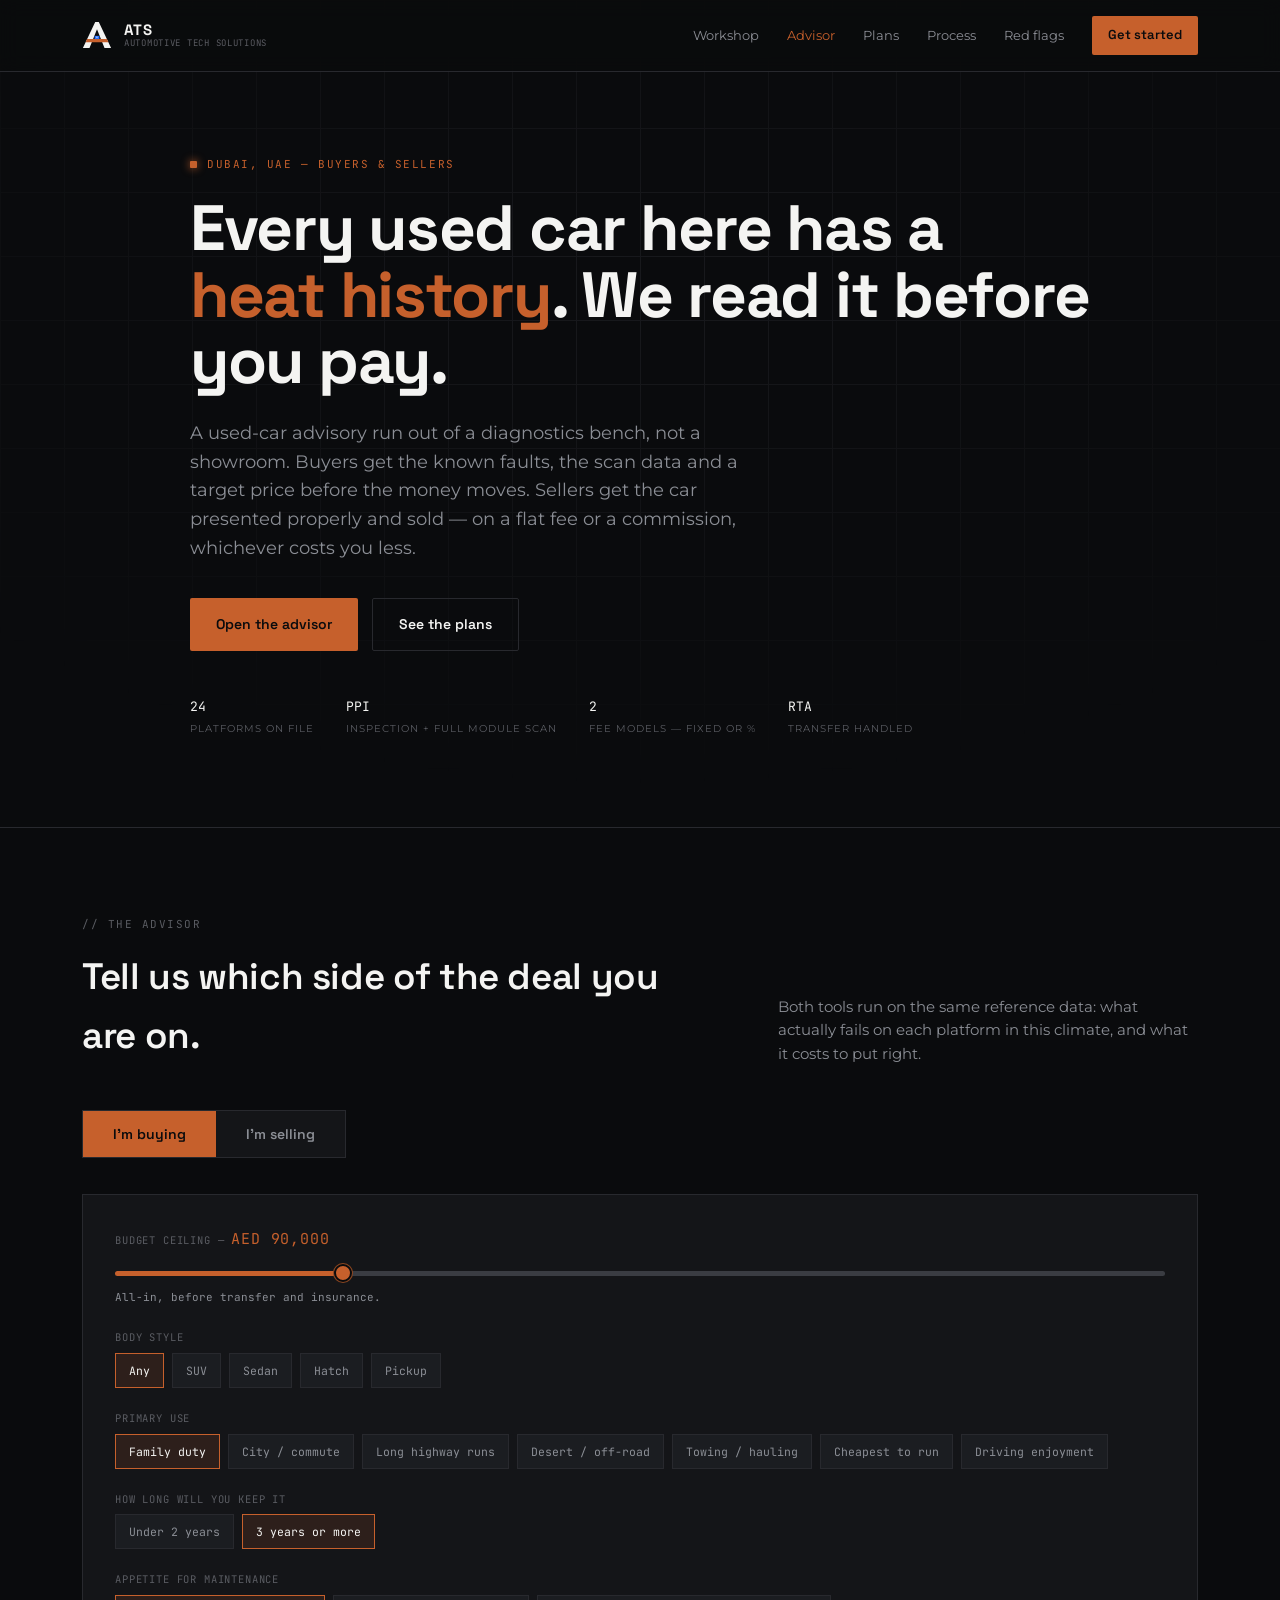
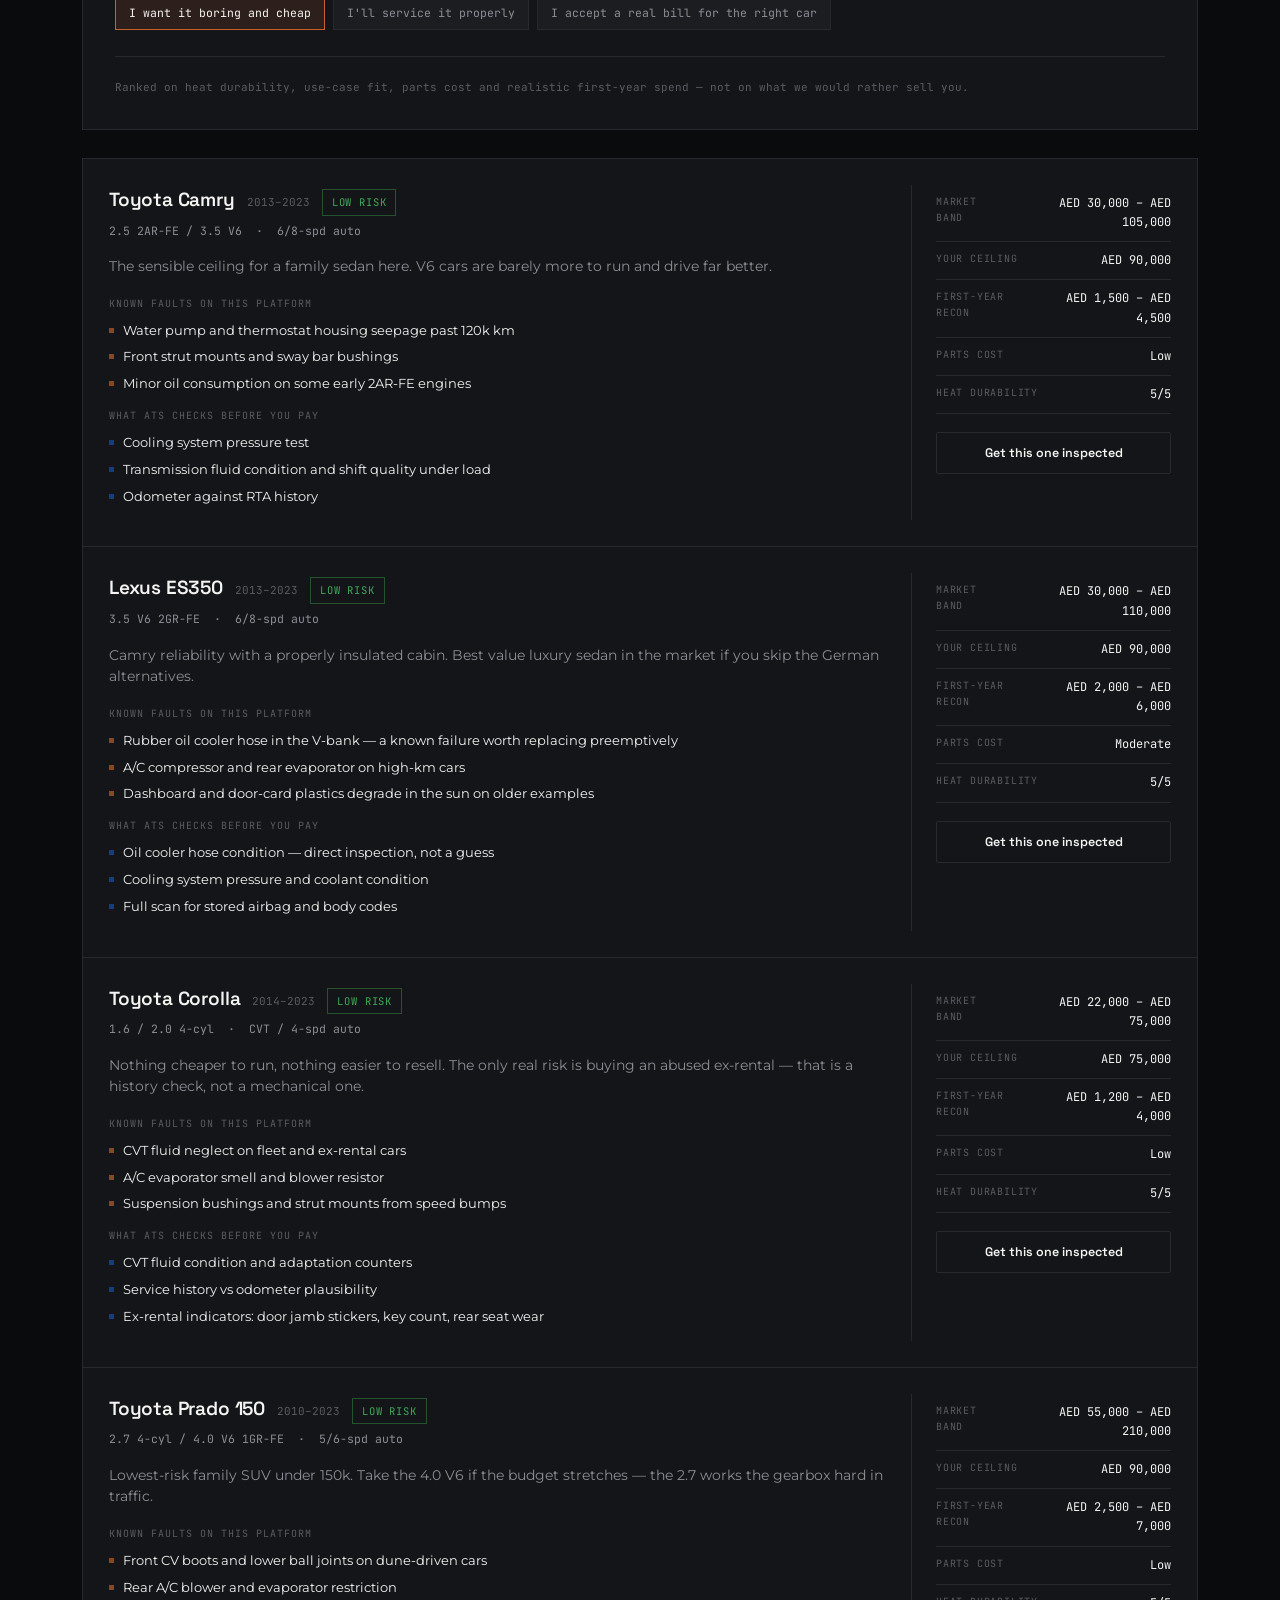
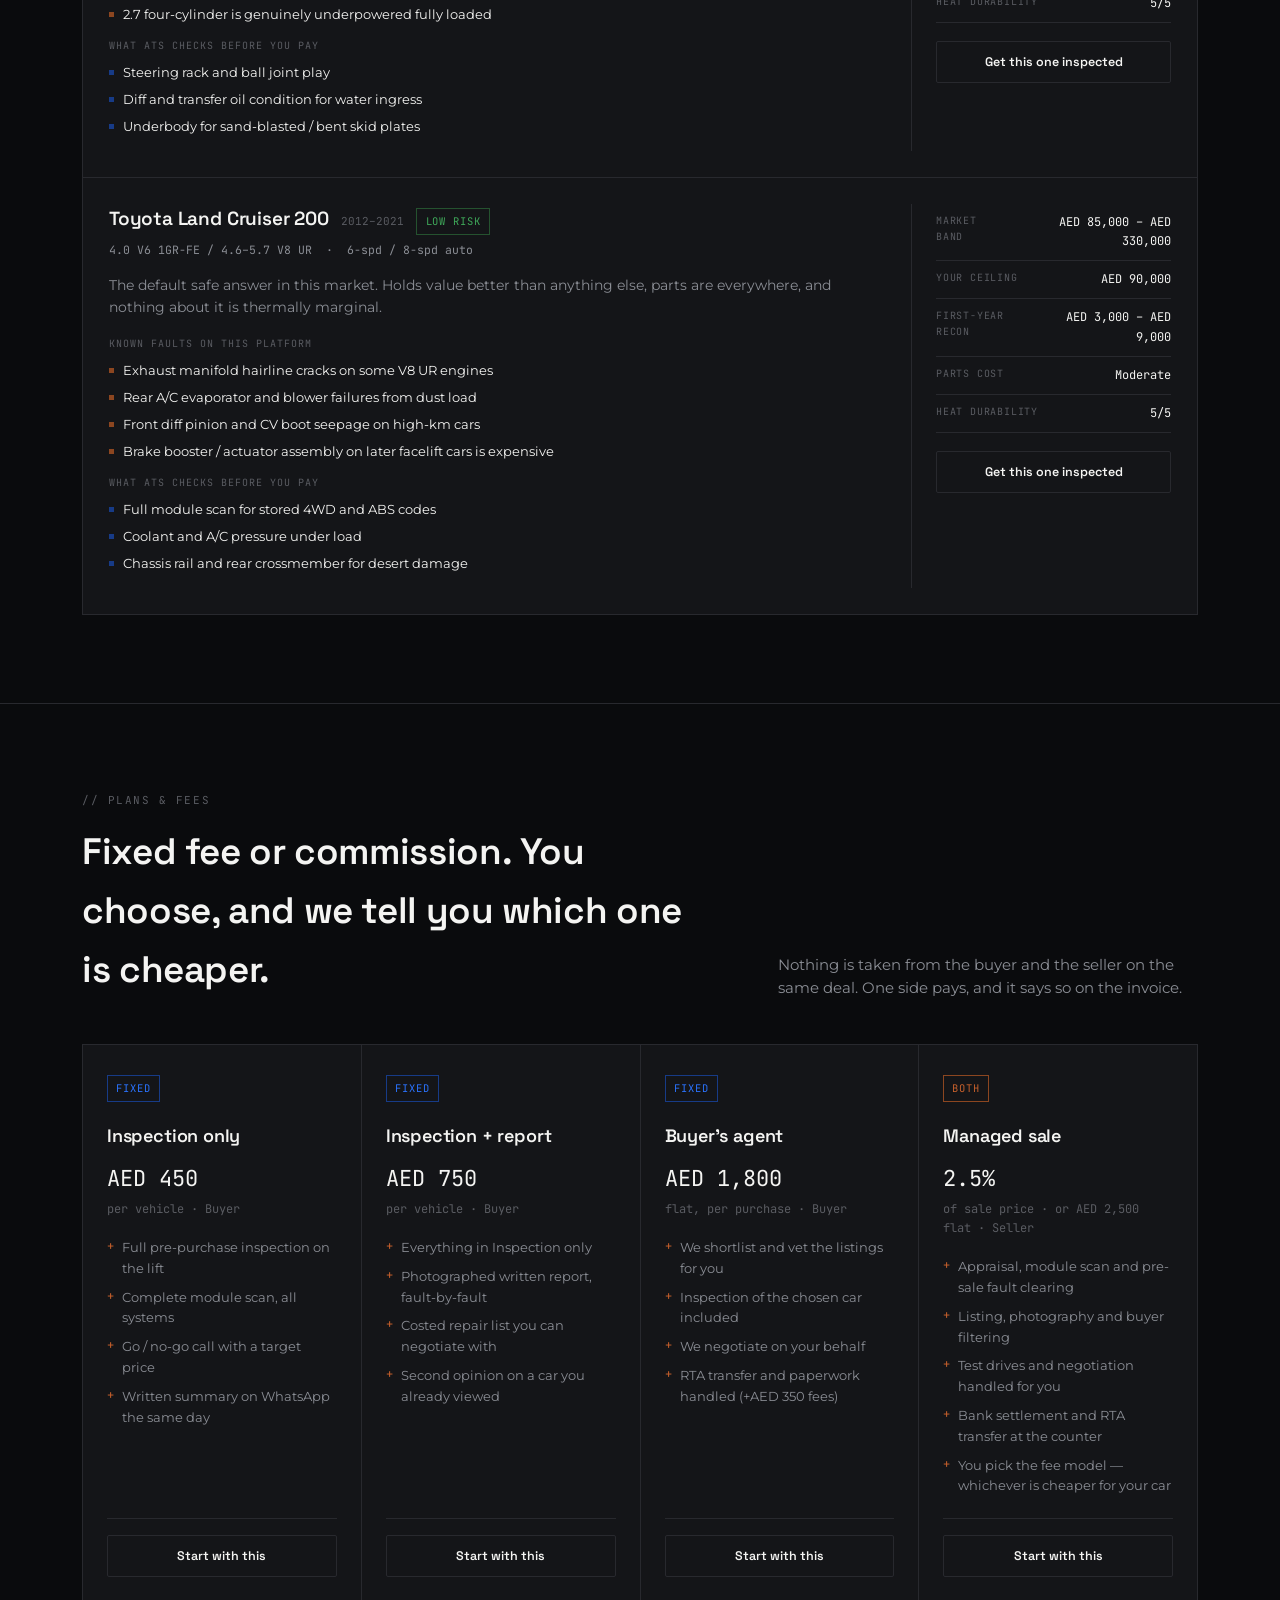
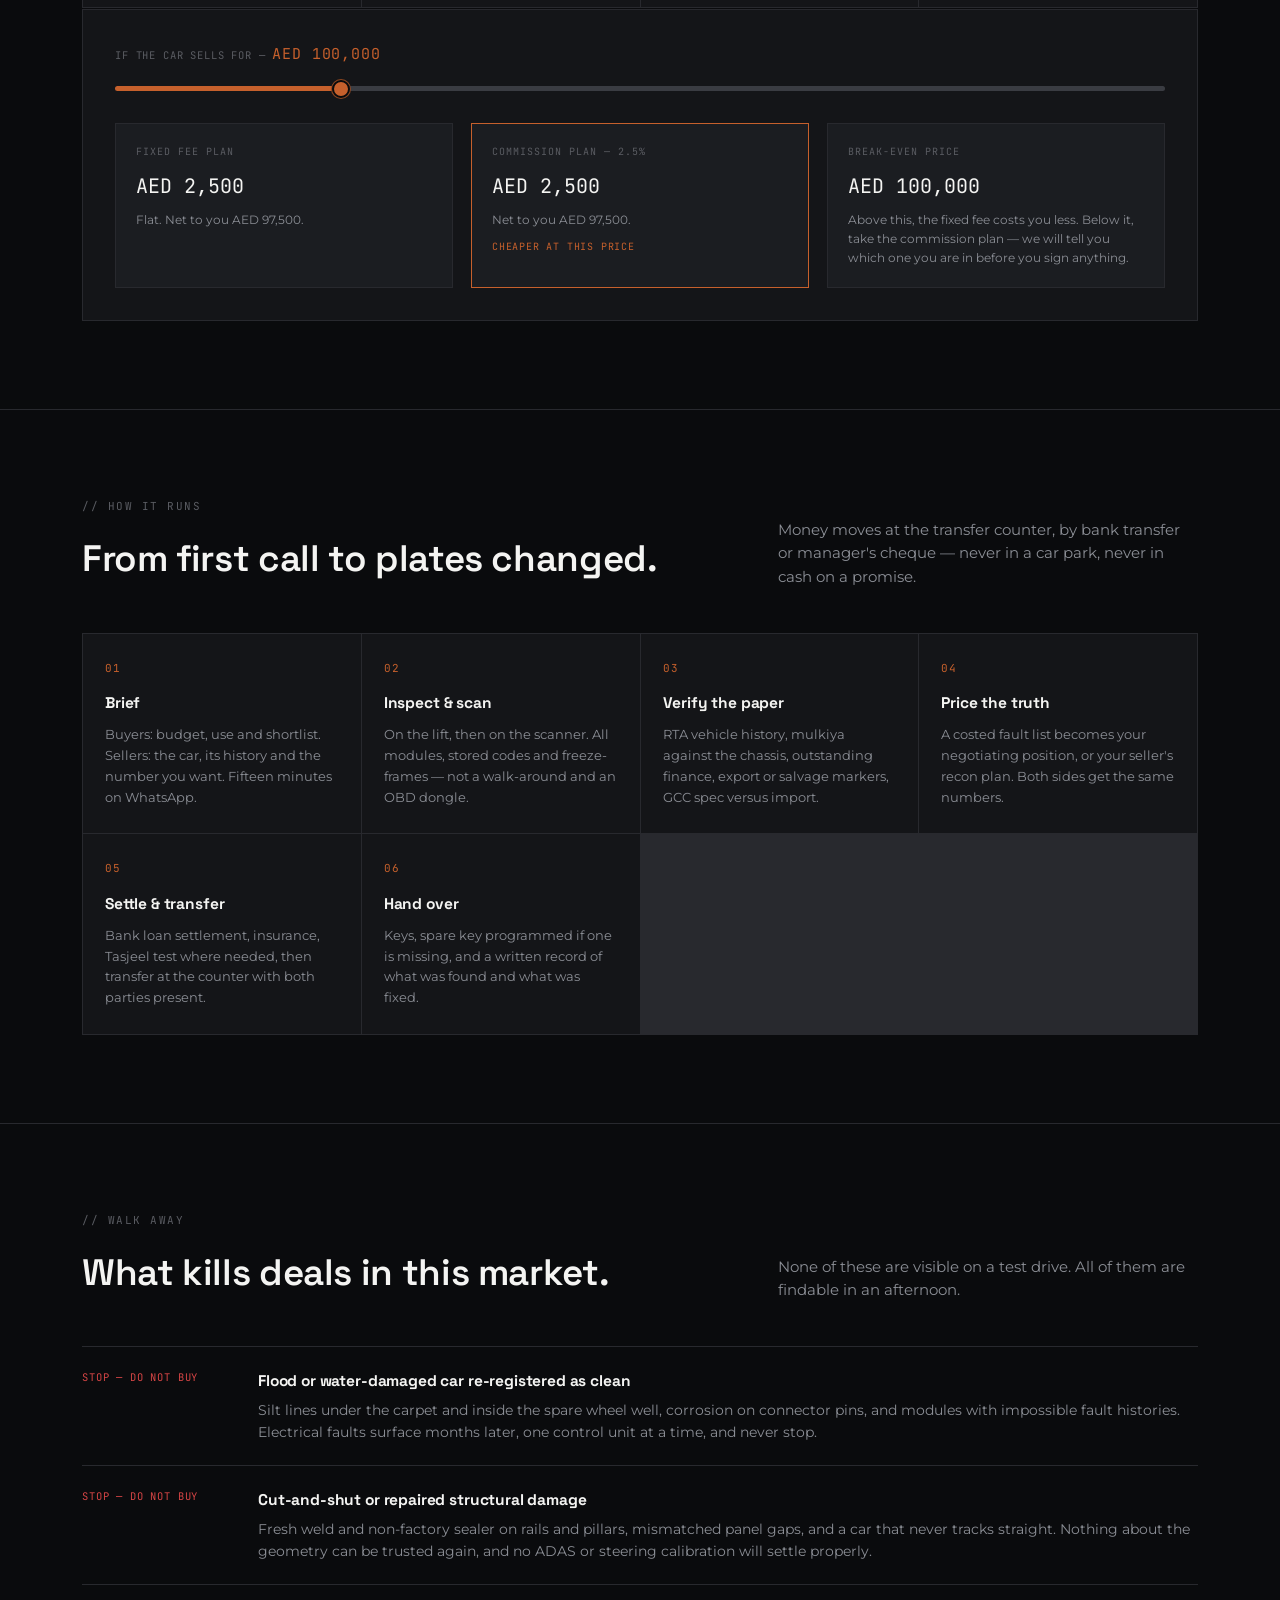
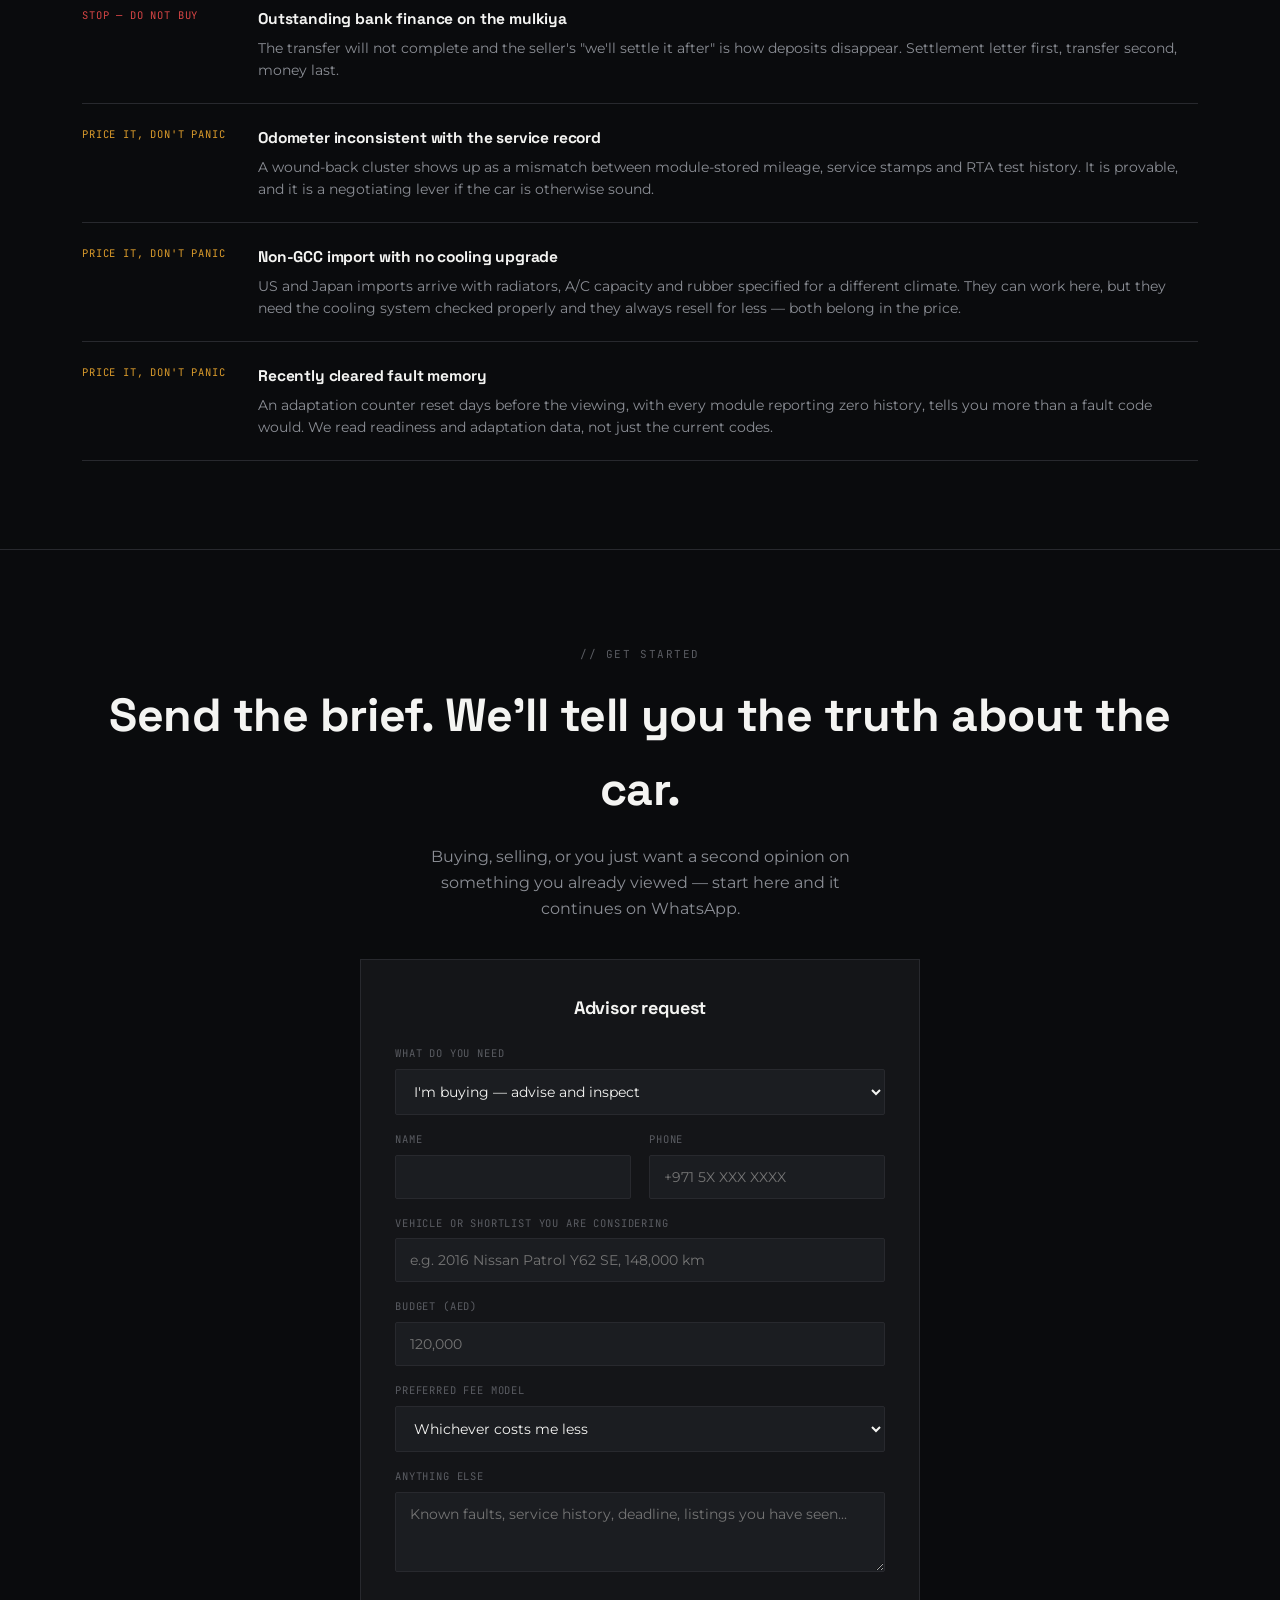
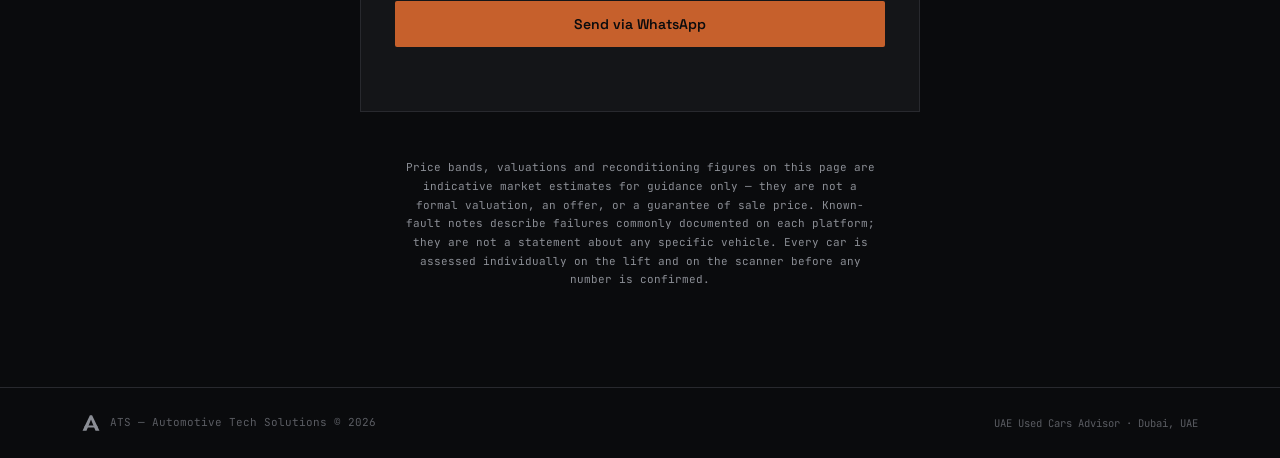
==== commit 3fe20c1f: "Make the advisor installable and move vehicle data to JSON Extracts the 24-platform dataset out of a" ====
--- a/advisor.html
+++ b/advisor.html
@@ -2,13 +2,23 @@
 <html lang="en">
 <head>
 <meta charset="UTF-8">
-<meta name="viewport" content="width=device-width, initial-scale=1.0">
+<meta name="viewport" content="width=device-width, initial-scale=1.0, viewport-fit=cover">
 <title>UAE Used Cars Advisor — ATS</title>
 <meta name="description" content="Buy or sell a used car in the UAE with a diagnostic workshop behind you. Known-fault briefings, pre-purchase inspection, managed sale on a fixed fee or commission. Dubai, UAE.">
 <link rel="preconnect" href="https://fonts.googleapis.com">
 <link rel="preconnect" href="https://fonts.gstatic.com" crossorigin>
 <link href="https://fonts.googleapis.com/css2?family=Space+Grotesk:wght@500;600;700&family=Montserrat:wght@400;500;600&family=JetBrains+Mono:wght@400;500;600&display=swap" rel="stylesheet">
 <link rel="stylesheet" href="assets/advisor.css">
+
+<!-- Installable web app: home-screen icon, standalone window, works offline -->
+<link rel="manifest" href="manifest.webmanifest">
+<meta name="theme-color" content="#0A0B0D">
+<link rel="icon" type="image/png" sizes="192x192" href="assets/icons/icon-192.png">
+<link rel="apple-touch-icon" href="assets/icons/apple-touch-icon.png">
+<meta name="mobile-web-app-capable" content="yes">
+<meta name="apple-mobile-web-app-capable" content="yes">
+<meta name="apple-mobile-web-app-status-bar-style" content="black-translucent">
+<meta name="apple-mobile-web-app-title" content="ATS Advisor">
 </head>
 <body>
 
@@ -41,6 +51,9 @@
     <div class="hero-actions">
       <a href="#advisor" class="btn btn-primary">Open the advisor</a>
       <a href="#plans" class="btn btn-outline">See the plans</a>
+      <!-- Shown only when the browser offers installation (Android / Chrome).
+           iOS installs via Share > Add to Home Screen, which we cannot trigger. -->
+      <button type="button" id="install-btn" class="btn btn-outline" hidden>Install app</button>
     </div>
     <div class="hero-meta">
       <div><span class="val">24</span><span class="lbl">Platforms on file</span></div>
--- a/assets/advisor.css
+++ b/assets/advisor.css
@@ -92,7 +92,7 @@
 .field-grid{display:grid;grid-template-columns:repeat(auto-fit,minmax(200px,1fr));gap:18px;}
 .field label{display:block;font-family:'JetBrains Mono',monospace;font-size:10.5px;color:var(--gray-dim);text-transform:uppercase;letter-spacing:0.08em;margin-bottom:7px;}
 .field input,.field select,.field textarea{width:100%;background:var(--panel-2);border:1px solid var(--line);color:var(--white);padding:12px 14px;font-family:'Montserrat',sans-serif;font-size:14px;border-radius:2px;}
-.field input[type=range]{padding:0;background:transparent;border:none;accent-color:var(--orange);}
+.field input[type=range]{padding:0;border:none;}
 .field .hint{font-family:'JetBrains Mono',monospace;font-size:11px;color:var(--gray);margin-top:6px;display:block;}
 .field .val-out{font-family:'JetBrains Mono',monospace;font-size:15px;color:var(--orange);}
 .chip-row{display:flex;flex-wrap:wrap;gap:8px;}
@@ -205,7 +205,21 @@
 footer .f-note{font-family:'JetBrains Mono',monospace;font-size:10.5px;color:var(--gray-dim);}
 
 /* ---------- RANGE INPUTS (explicit: accent-color alone leaves a pale track) ---------- */
-input[type=range]{-webkit-appearance:none;appearance:none;width:100%;height:4px;background:var(--line);border-radius:2px;cursor:pointer;}
+input[type=range]{-webkit-appearance:none;appearance:none;width:100%;height:5px;border-radius:3px;cursor:pointer;
+  background:linear-gradient(to right, var(--orange) 0 var(--fill,0%), #3A3C42 var(--fill,0%) 100%);}
 input[type=range]::-webkit-slider-thumb{-webkit-appearance:none;appearance:none;width:18px;height:18px;border-radius:50%;background:var(--orange);border:2px solid var(--black);box-shadow:0 0 0 1px var(--orange-dim);cursor:pointer;}
 input[type=range]::-moz-range-thumb{width:16px;height:16px;border-radius:50%;background:var(--orange);border:2px solid var(--black);cursor:pointer;}
-input[type=range]::-moz-range-track{height:4px;background:var(--line);border-radius:2px;}
+input[type=range]::-moz-range-track{height:5px;background:transparent;border-radius:3px;}
+
+/* ---------- STANDALONE / PHONE ---------- */
+/* Installed as an app on a notched phone, the nav and footer must clear the
+   system insets; viewport-fit=cover in the page head is what exposes these. */
+nav{padding-top:env(safe-area-inset-top);}
+footer{padding-bottom:calc(26px + env(safe-area-inset-bottom));}
+@media (max-width:560px){
+  .wrap{padding-left:max(20px, env(safe-area-inset-left));padding-right:max(20px, env(safe-area-inset-right));}
+  .nav-inner{padding-left:20px;padding-right:20px;}
+  section{padding:64px 0;}
+  .hero{padding:130px 0 70px;}
+  .hero-meta{gap:20px 26px;}
+}
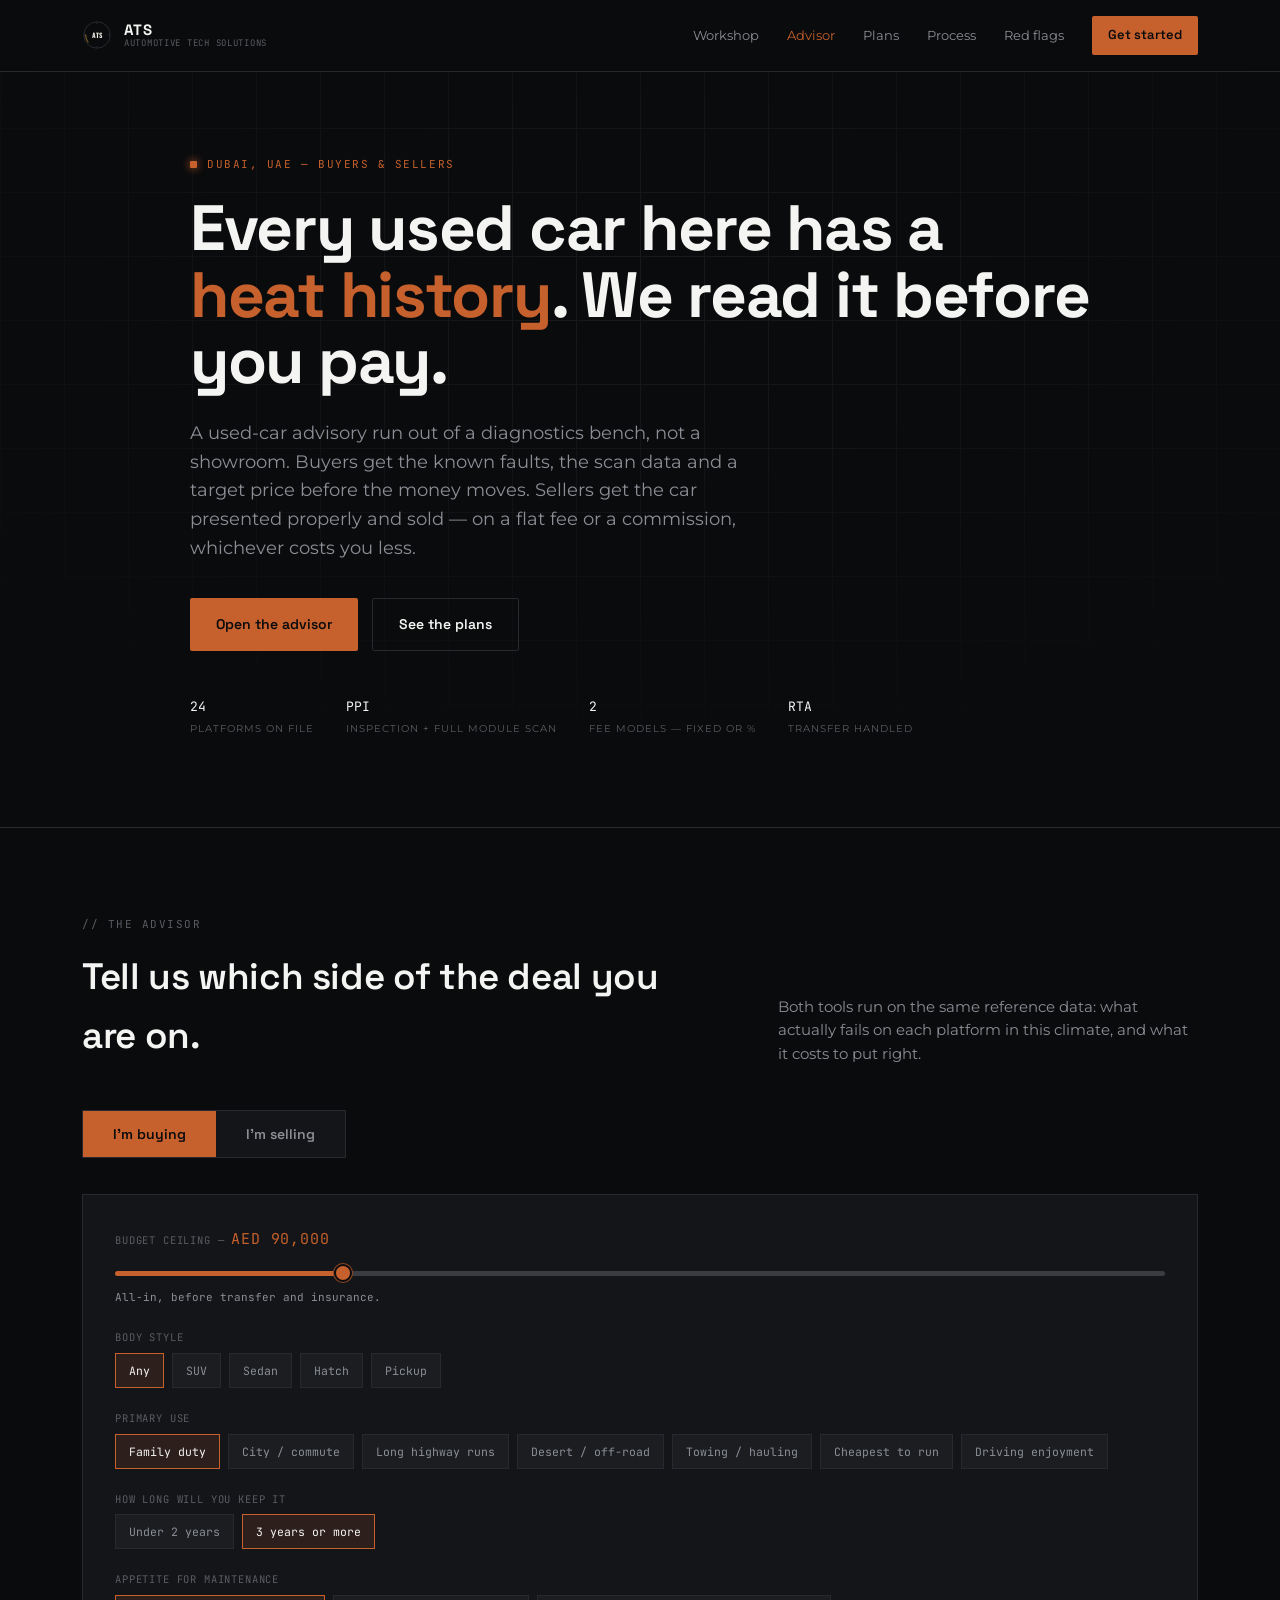
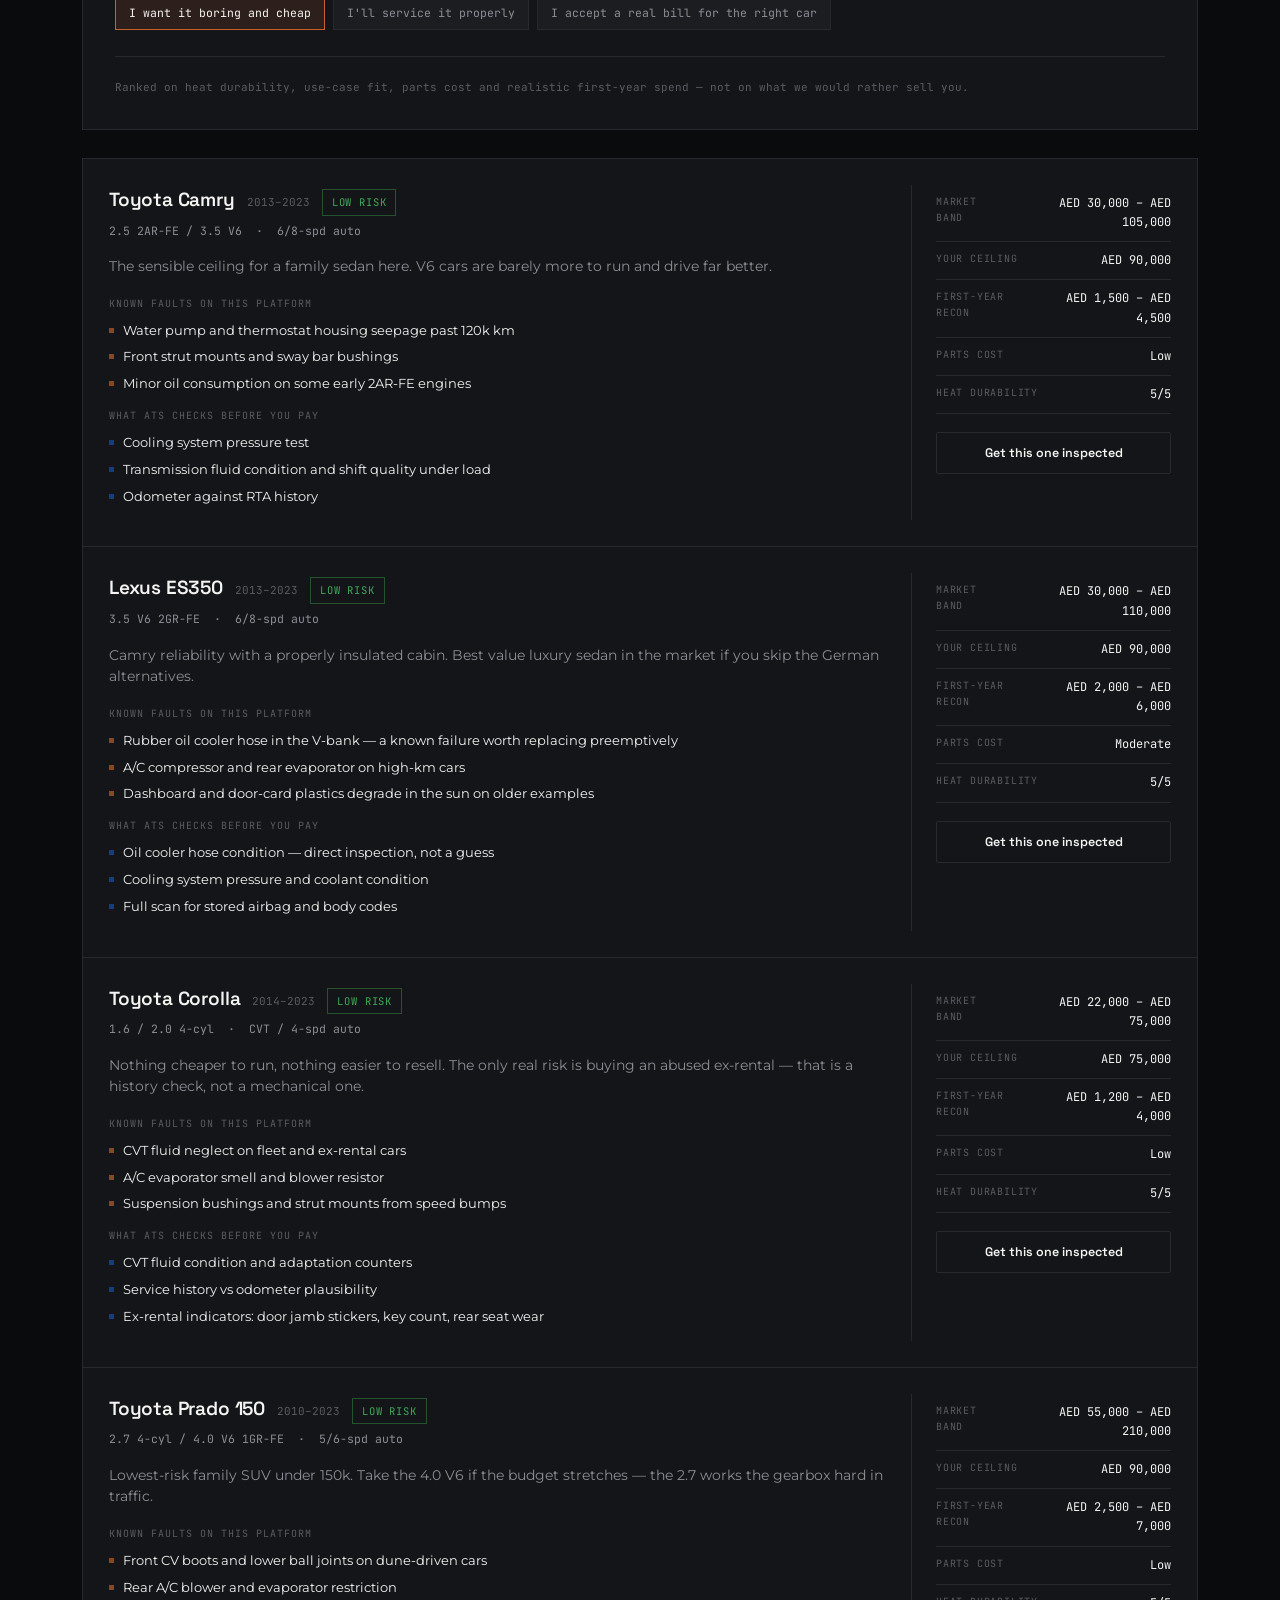
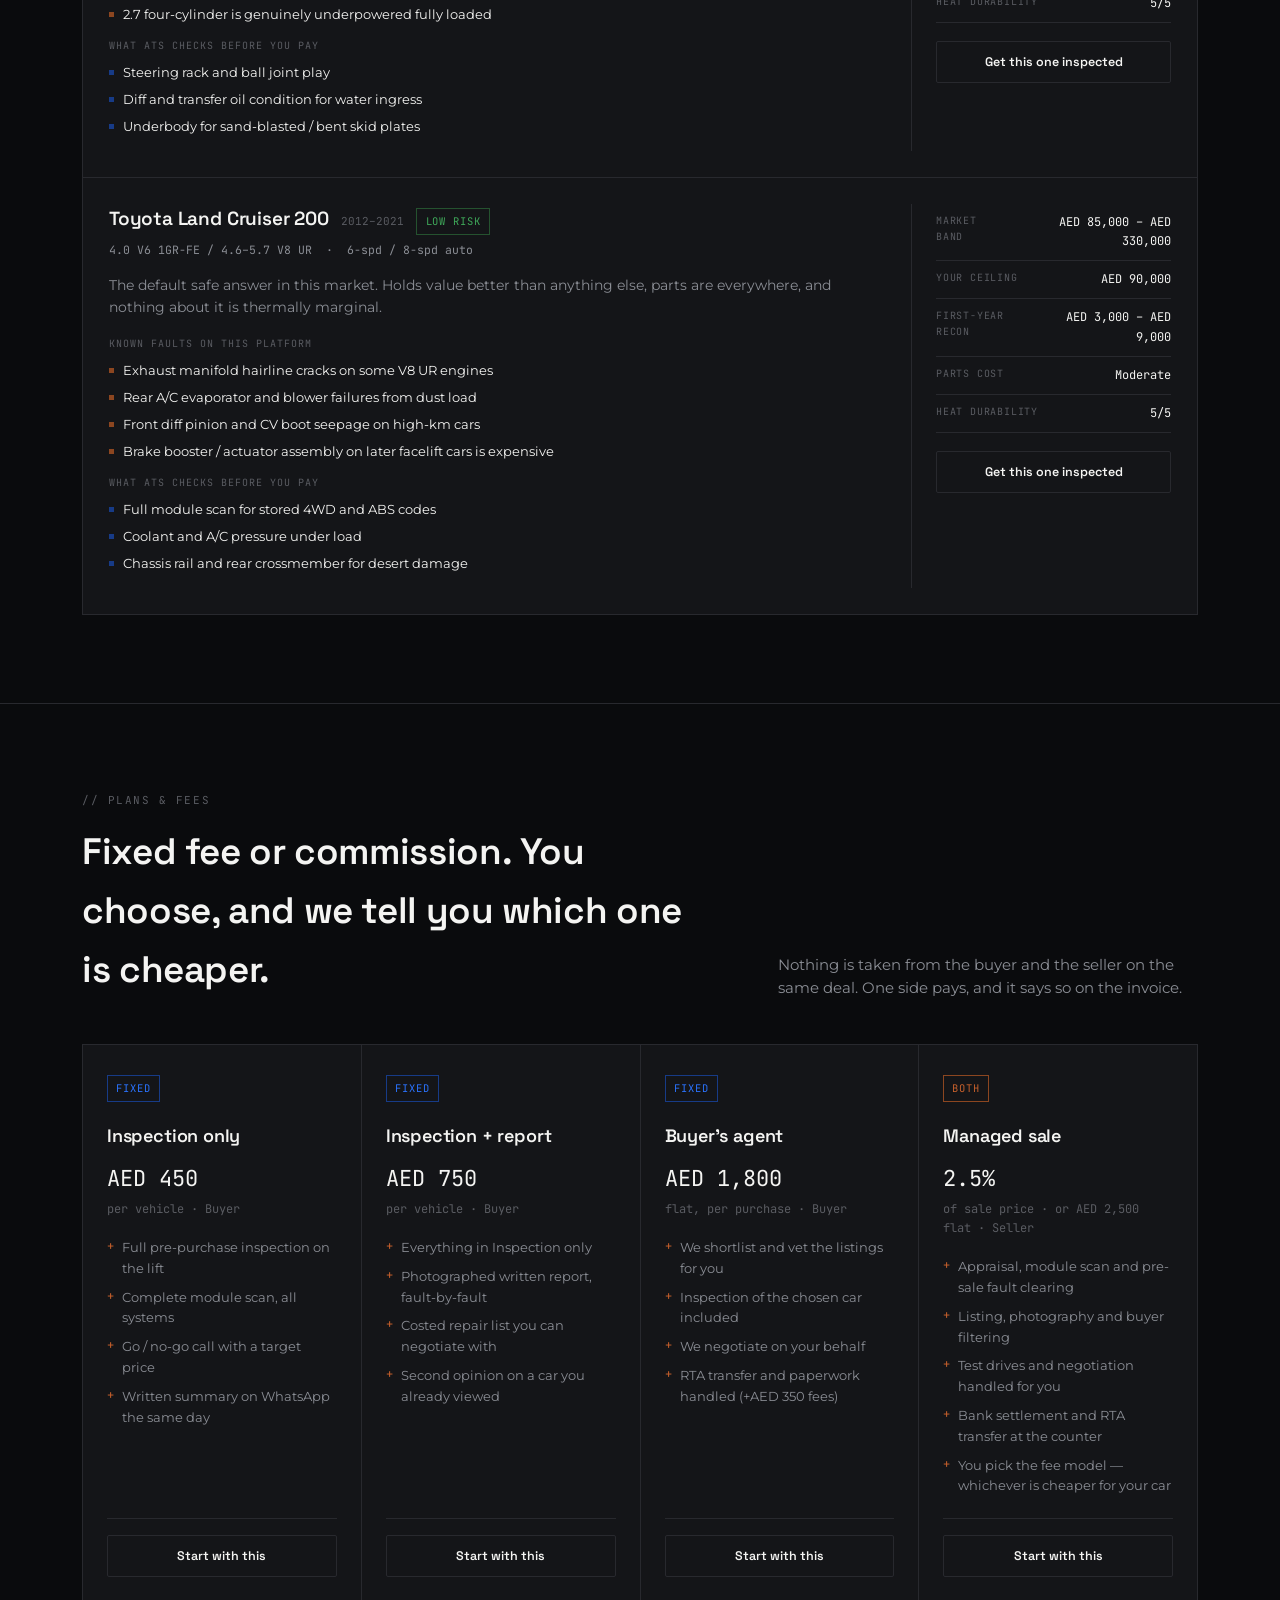
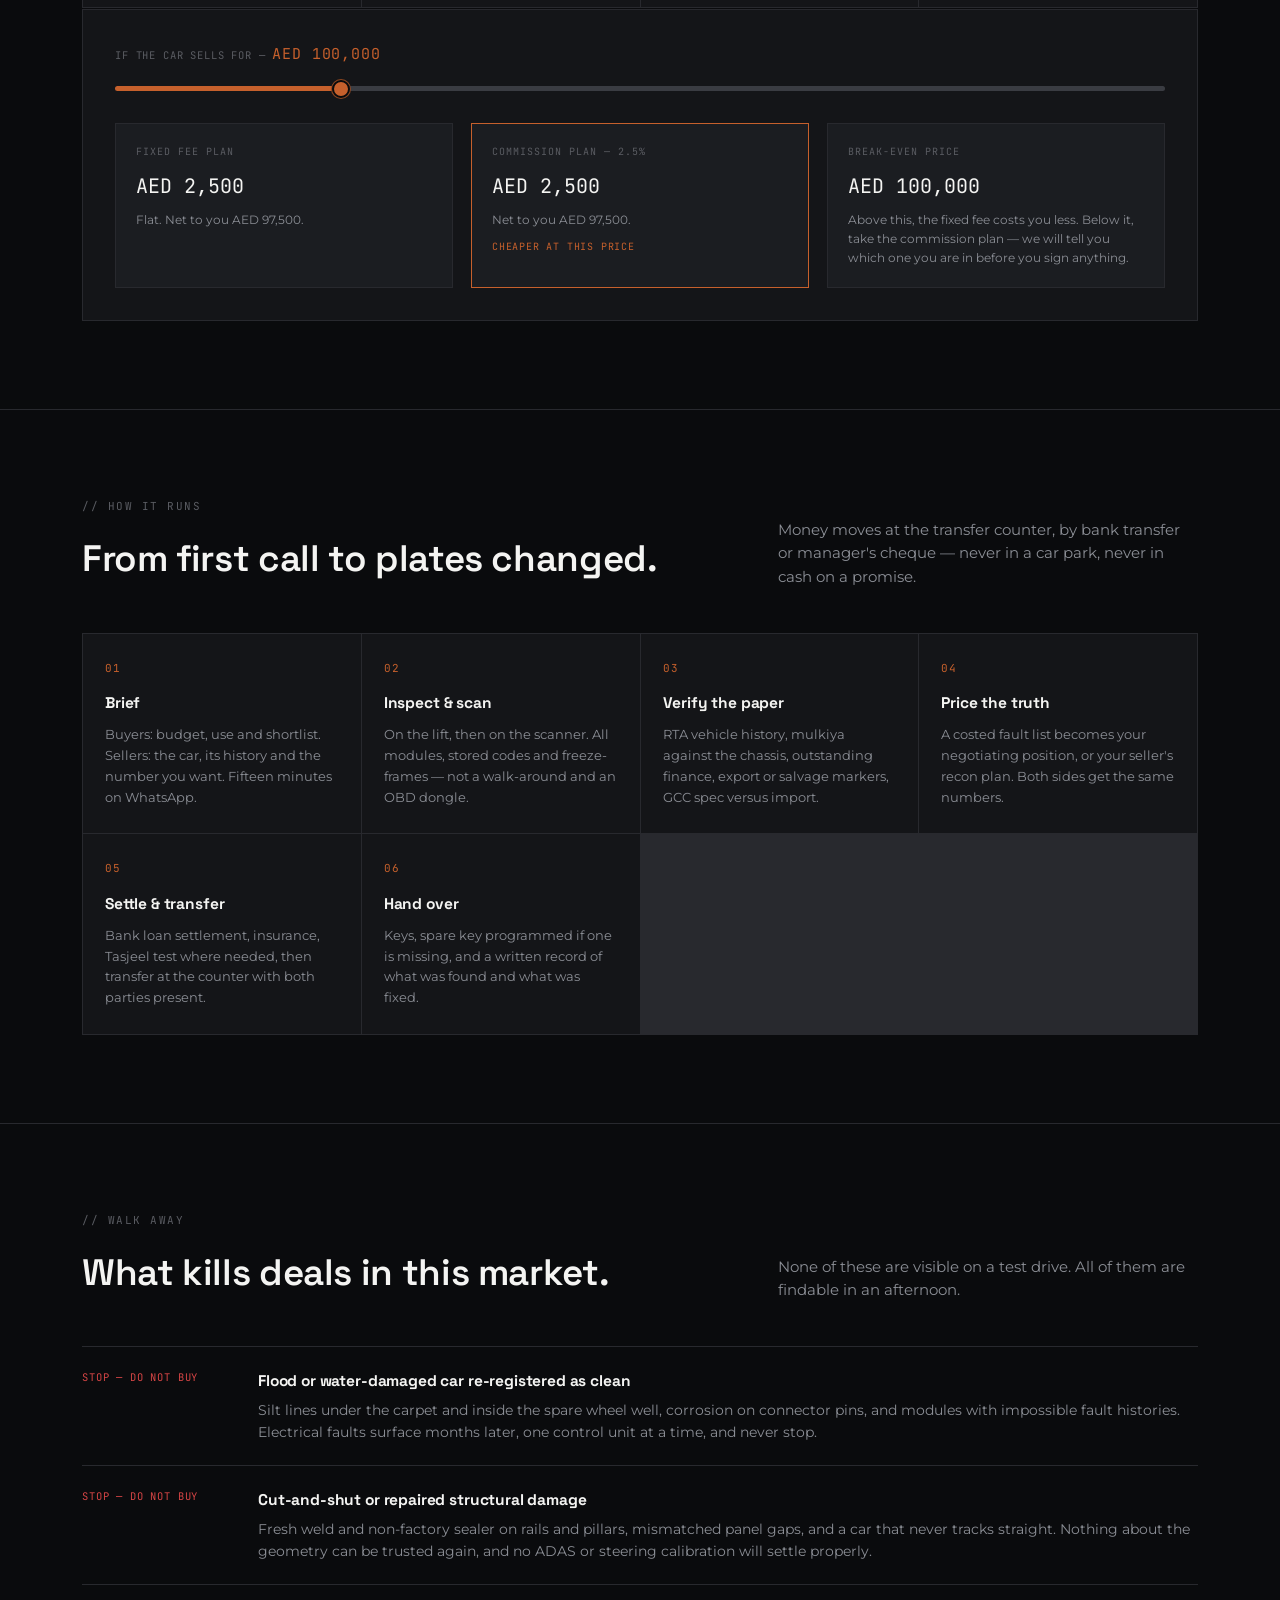
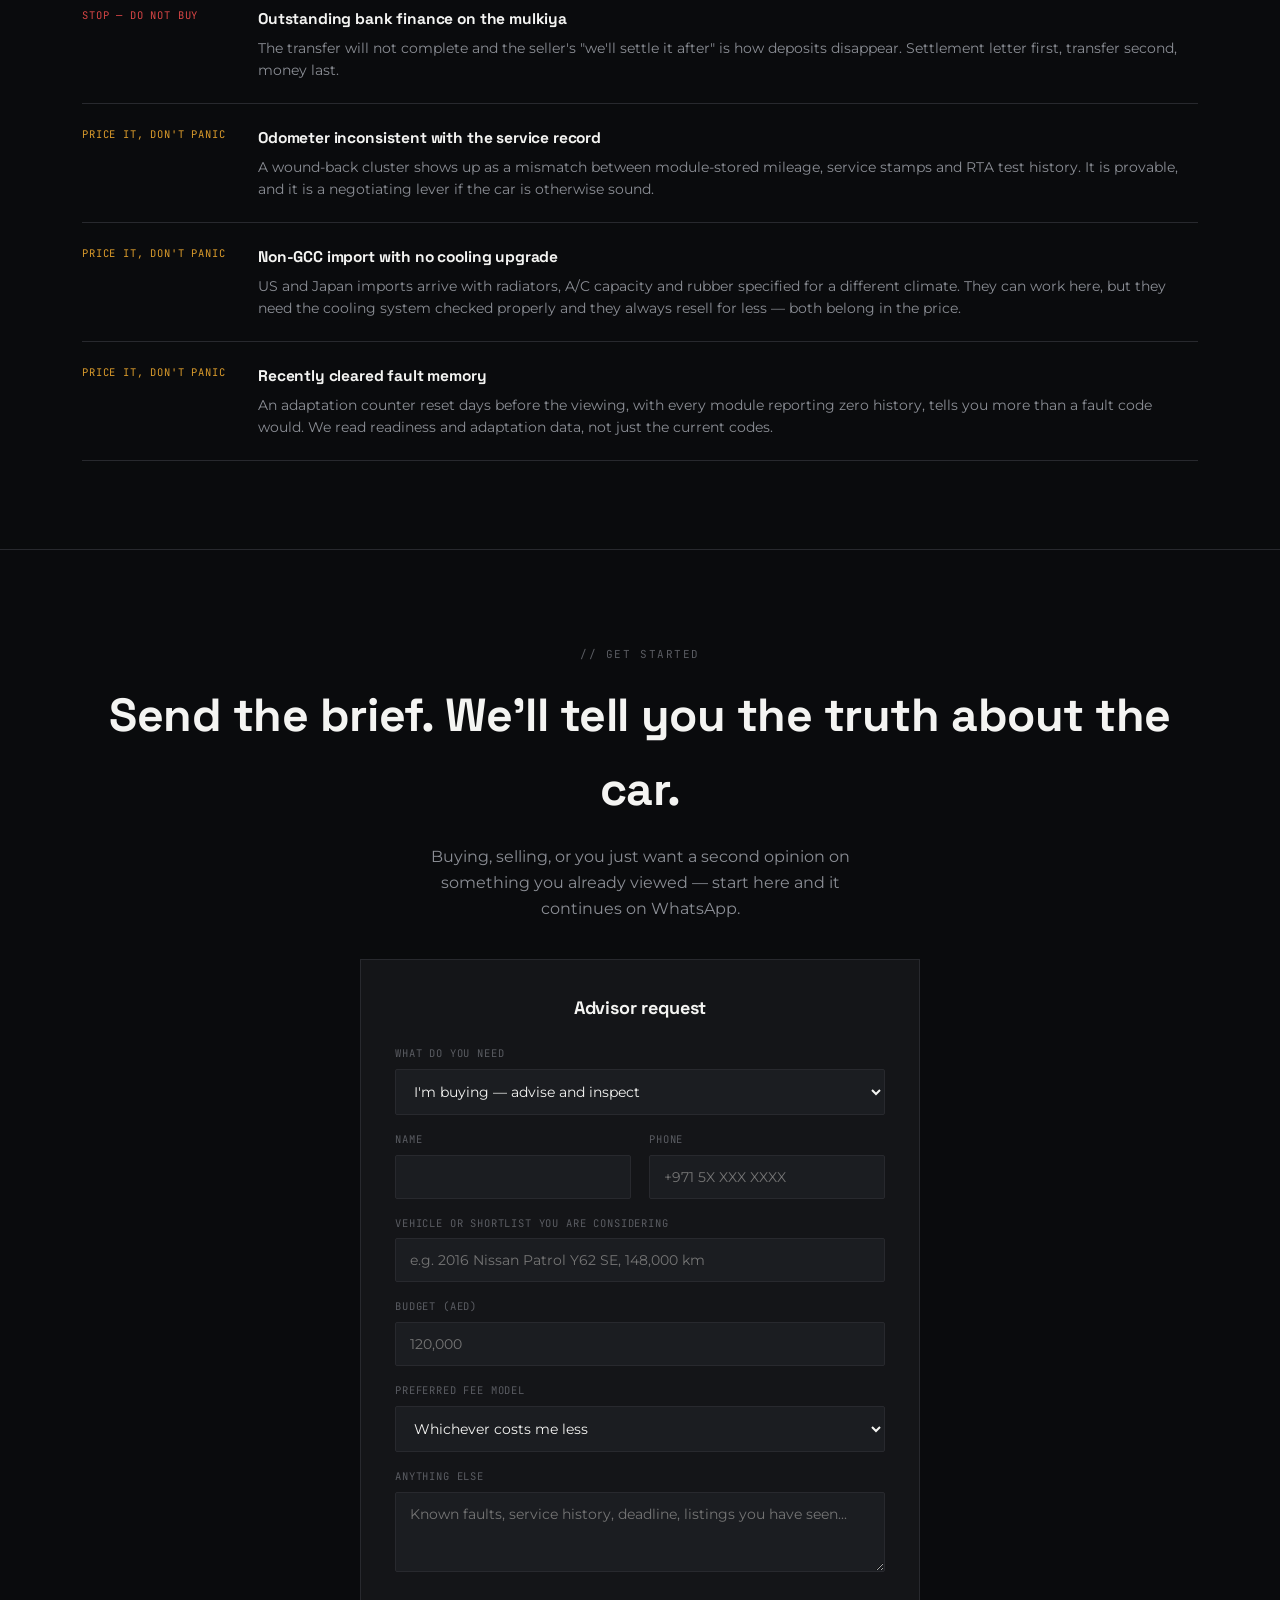
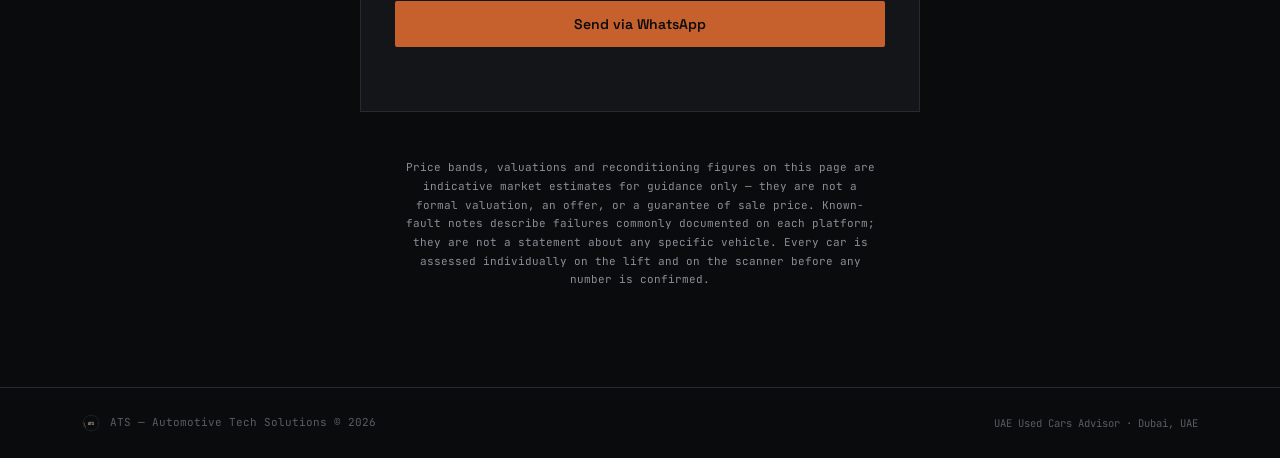
==== commit 5532f35f: "Use the official ATS badge mark on the advisor The nav and footer carried the portfolio page's impro" ====
--- a/advisor.html
+++ b/advisor.html
@@ -7,7 +7,7 @@
 <meta name="description" content="Buy or sell a used car in the UAE with a diagnostic workshop behind you. Known-fault briefings, pre-purchase inspection, managed sale on a fixed fee or commission. Dubai, UAE.">
 <link rel="preconnect" href="https://fonts.googleapis.com">
 <link rel="preconnect" href="https://fonts.gstatic.com" crossorigin>
-<link href="https://fonts.googleapis.com/css2?family=Space+Grotesk:wght@500;600;700&family=Montserrat:wght@400;500;600&family=JetBrains+Mono:wght@400;500;600&display=swap" rel="stylesheet">
+<link href="https://fonts.googleapis.com/css2?family=Oswald:wght@700&family=Space+Grotesk:wght@500;600;700&family=Montserrat:wght@400;500;600&family=JetBrains+Mono:wght@400;500;600&display=swap" rel="stylesheet">
 <link rel="stylesheet" href="assets/advisor.css">
 
 <!-- Installable web app: home-screen icon, standalone window, works offline -->
@@ -25,7 +25,7 @@
 <nav>
   <div class="nav-inner">
     <a href="index.html" class="nav-brand">
-      <svg viewBox="0 0 200 200" aria-hidden="true"><path d="M88 14 L112 14 L194 186 L150 186 L100 62 L50 186 L6 186 Z" fill="#F4F4F2"/><path d="M34 127 L166 127 L176 149 L24 149 Z" fill="#C6602C"/><rect x="84" y="106" width="32" height="21" fill="#2A73FF"/><text x="100" y="122" text-anchor="middle" font-family="Space Grotesk, sans-serif" font-weight="700" font-size="14" fill="#F4F4F2">AI</text></svg>
+      <svg viewBox="0 0 100 100" aria-hidden="true"><circle cx="50" cy="50" r="44" fill="none" stroke="#4A535C" stroke-width="1.5"/><g stroke="#4A535C" stroke-width="1.5"><line x1="50" y1="8" x2="50" y2="14"/><line x1="50" y1="86" x2="50" y2="92"/><line x1="8" y1="50" x2="14" y2="50"/><line x1="86" y1="50" x2="92" y2="50"/></g><path d="M 20 74 A 44 44 0 0 1 12 50" fill="none" stroke="#F2A93B" stroke-width="2" stroke-linecap="round"/><text x="50" y="59" text-anchor="middle" font-family="Oswald, Arial Narrow, sans-serif" font-weight="700" font-size="22" fill="#ECE8E0">ATS</text></svg>
       <div class="nav-brand-text">
         <span class="t">ATS</span>
         <span class="s">Automotive Tech Solutions</span>
@@ -389,7 +389,7 @@
 <footer>
   <div class="wrap f-inner">
     <div class="f-brand">
-      <svg viewBox="0 0 200 200" aria-hidden="true"><path d="M88 14 L112 14 L194 186 L150 186 L100 62 L50 186 L6 186 Z" fill="#8B8E95"/><path d="M34 127 L166 127 L176 149 L24 149 Z" fill="#8B8E95"/></svg>
+      <svg viewBox="0 0 100 100" aria-hidden="true"><circle cx="50" cy="50" r="44" fill="none" stroke="#4A535C" stroke-width="1.5"/><g stroke="#4A535C" stroke-width="1.5"><line x1="50" y1="8" x2="50" y2="14"/><line x1="50" y1="86" x2="50" y2="92"/><line x1="8" y1="50" x2="14" y2="50"/><line x1="86" y1="50" x2="92" y2="50"/></g><path d="M 20 74 A 44 44 0 0 1 12 50" fill="none" stroke="#F2A93B" stroke-width="2" stroke-linecap="round"/><text x="50" y="59" text-anchor="middle" font-family="Oswald, Arial Narrow, sans-serif" font-weight="700" font-size="22" fill="#A9A49A">ATS</text></svg>
       <span>ATS — Automotive Tech Solutions © <span id="year-now">2026</span></span>
     </div>
     <span class="f-note">UAE Used Cars Advisor · Dubai, UAE</span>
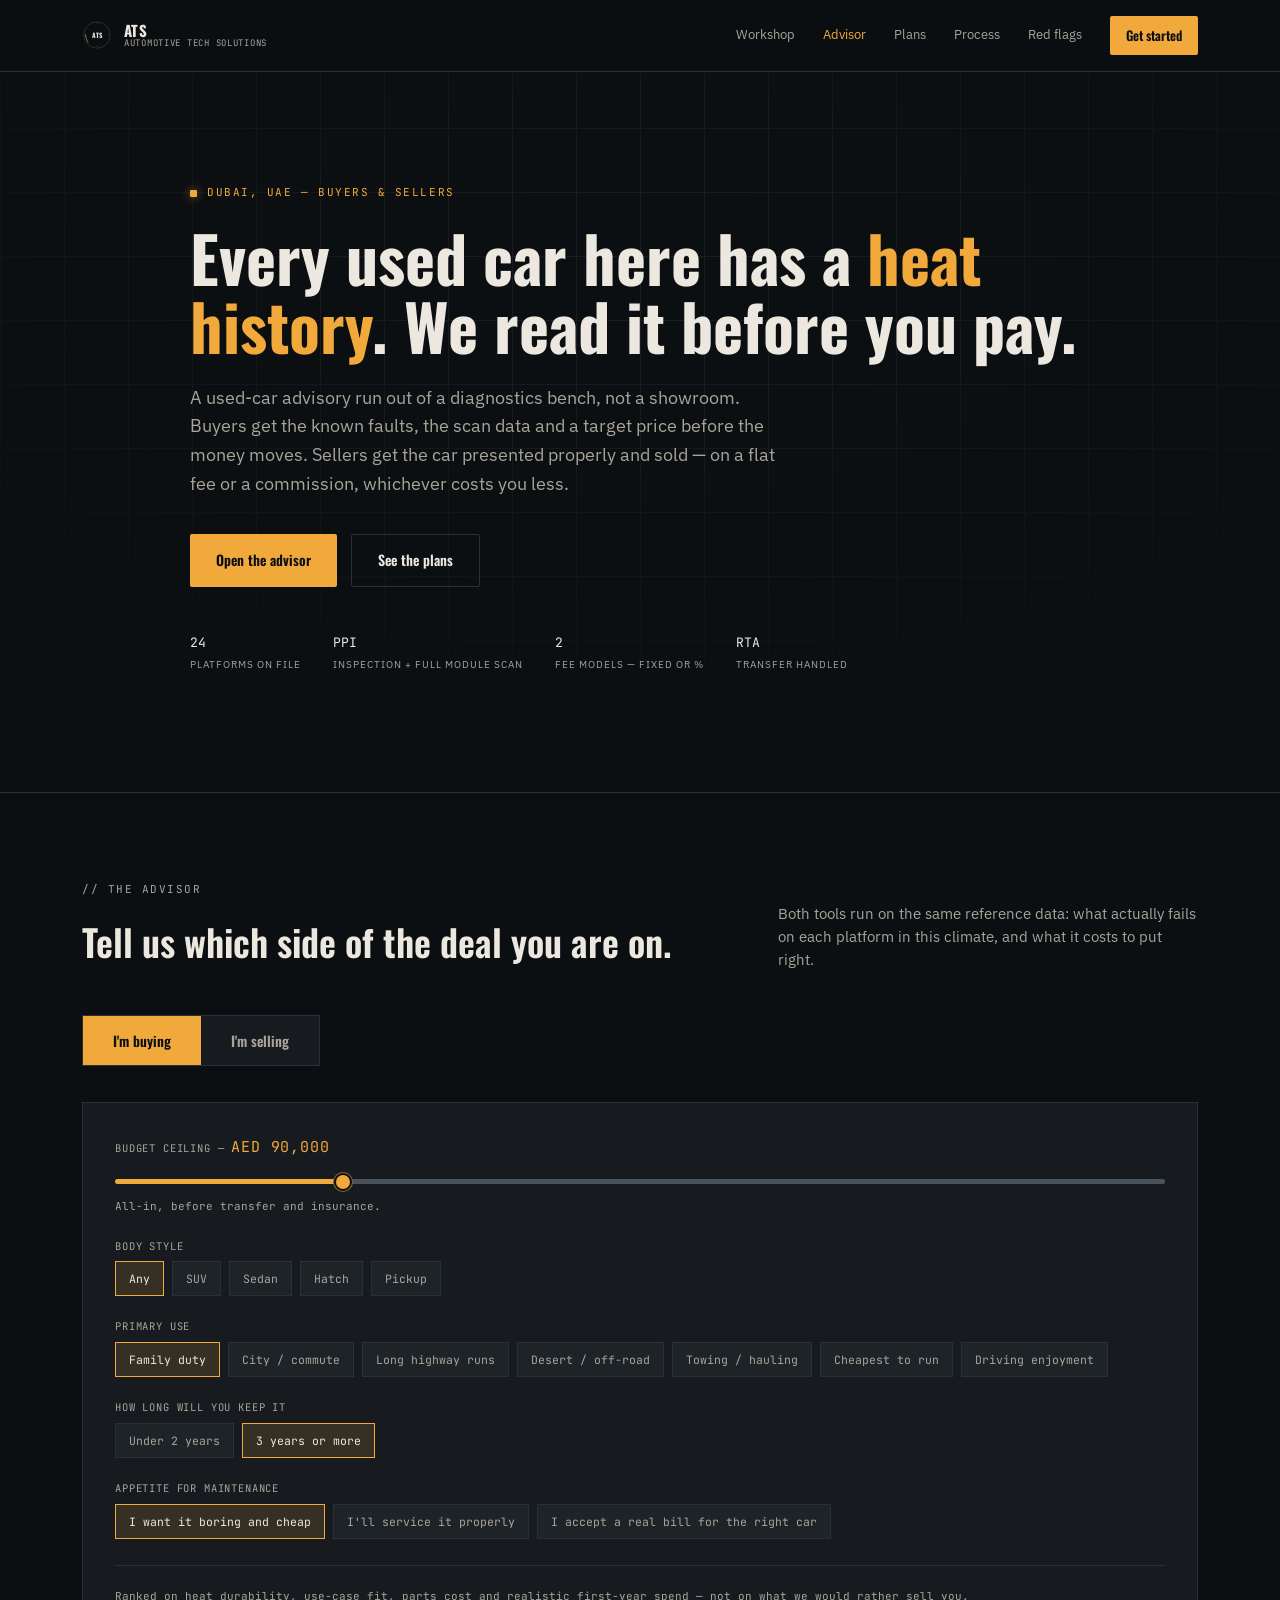
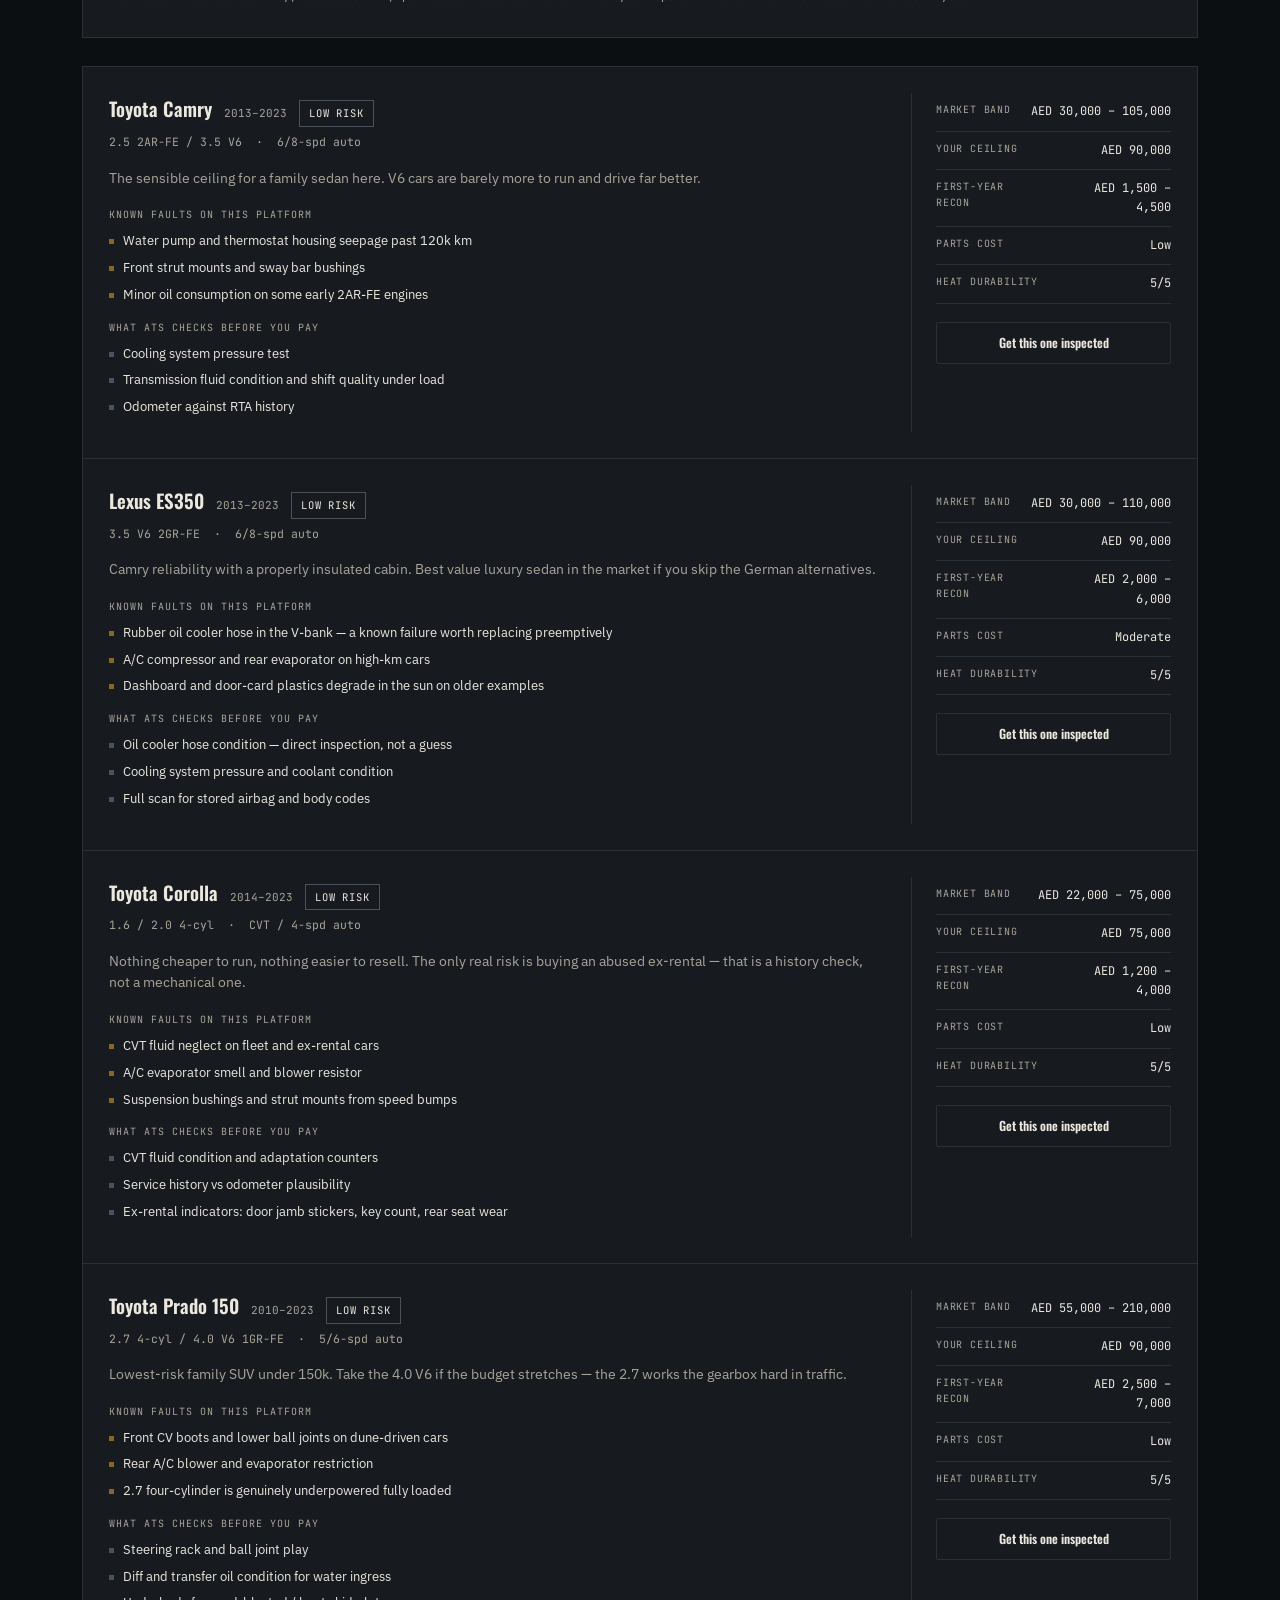
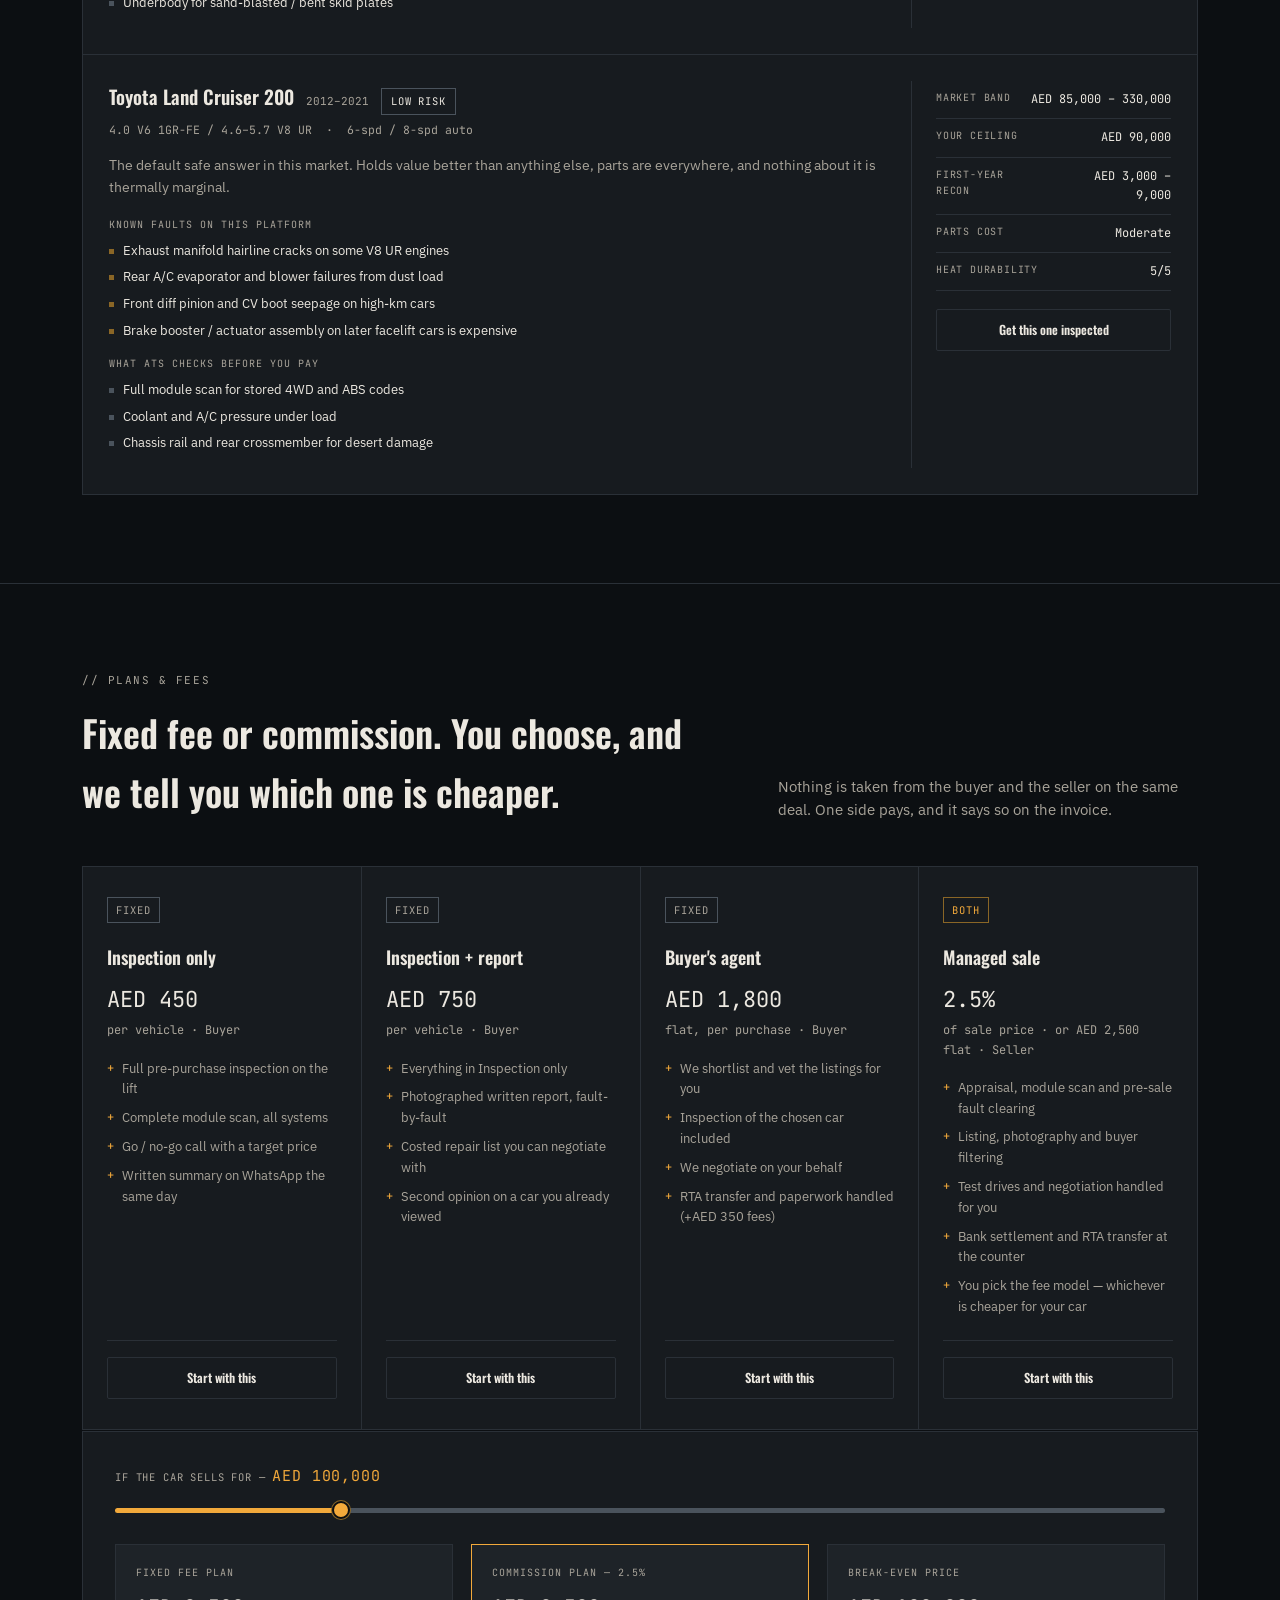
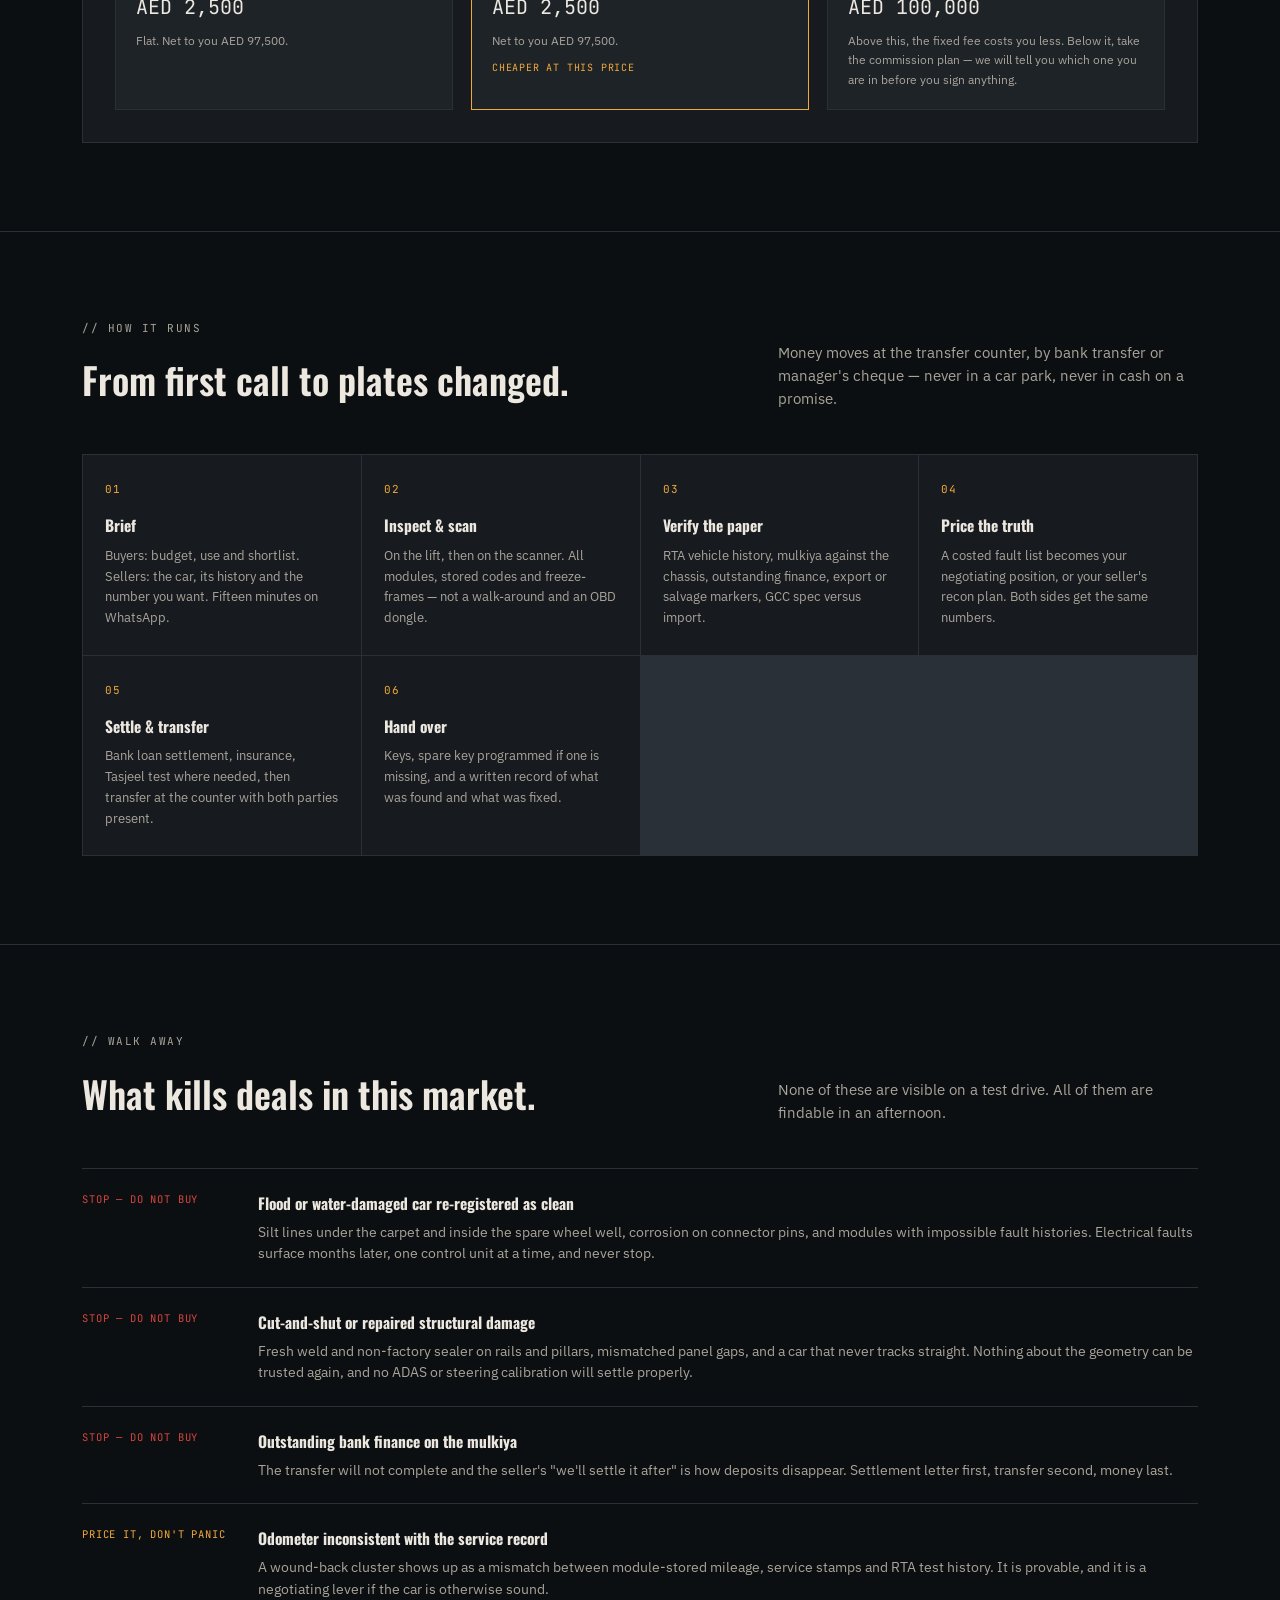
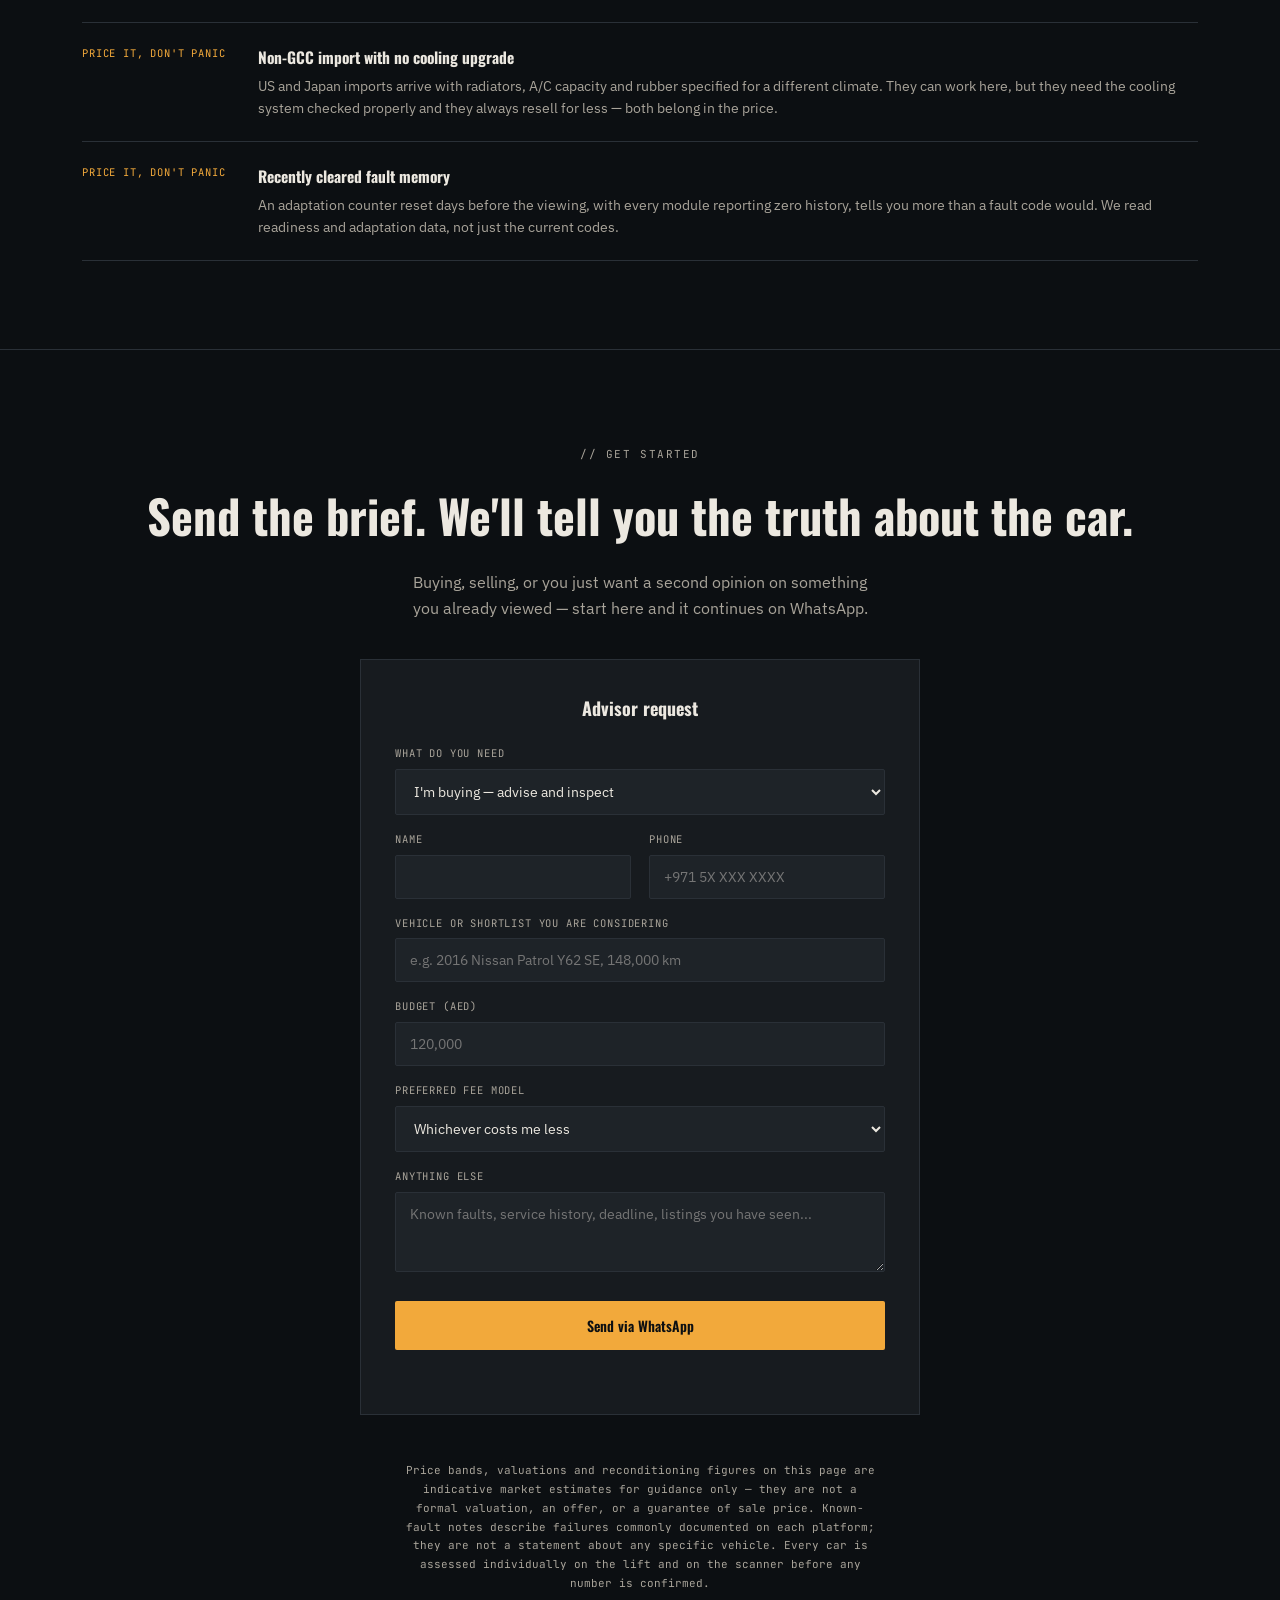
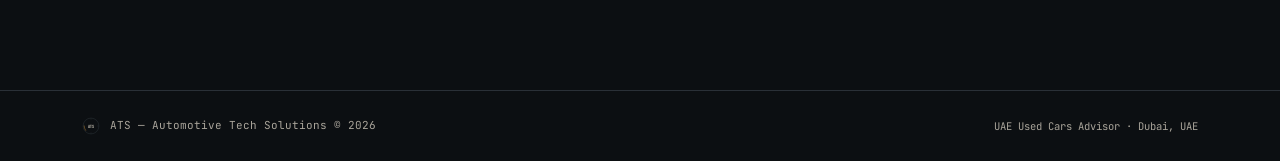
==== commit fb967201: "Set the advisor to the ATS brand palette and typefaces Retheme to the brand spec: Charcoal-Ink base," ====
--- a/advisor.html
+++ b/advisor.html
@@ -7,12 +7,12 @@
 <meta name="description" content="Buy or sell a used car in the UAE with a diagnostic workshop behind you. Known-fault briefings, pre-purchase inspection, managed sale on a fixed fee or commission. Dubai, UAE.">
 <link rel="preconnect" href="https://fonts.googleapis.com">
 <link rel="preconnect" href="https://fonts.gstatic.com" crossorigin>
-<link href="https://fonts.googleapis.com/css2?family=Oswald:wght@700&family=Space+Grotesk:wght@500;600;700&family=Montserrat:wght@400;500;600&family=JetBrains+Mono:wght@400;500;600&display=swap" rel="stylesheet">
+<link href="https://fonts.googleapis.com/css2?family=Oswald:wght@500;600;700&family=IBM+Plex+Sans:wght@400;500;600&family=JetBrains+Mono:wght@400;500;600&display=swap" rel="stylesheet">
 <link rel="stylesheet" href="assets/advisor.css">
 
 <!-- Installable web app: home-screen icon, standalone window, works offline -->
 <link rel="manifest" href="manifest.webmanifest">
-<meta name="theme-color" content="#0A0B0D">
+<meta name="theme-color" content="#0C0F12">
 <link rel="icon" type="image/png" sizes="192x192" href="assets/icons/icon-192.png">
 <link rel="apple-touch-icon" href="assets/icons/apple-touch-icon.png">
 <meta name="mobile-web-app-capable" content="yes">
@@ -182,8 +182,8 @@
           </div>
           <div class="field">
             <label for="sv-hist">Service history</label>
-            <label style="display:flex;align-items:center;gap:10px;font-family:'Montserrat',sans-serif;font-size:13.5px;color:var(--gray);text-transform:none;letter-spacing:0">
-              <input type="checkbox" id="sv-hist" checked style="width:auto;accent-color:var(--orange)">
+            <label style="display:flex;align-items:center;gap:10px;font-family:'IBM Plex Sans',sans-serif;font-size:13.5px;color:var(--muted);text-transform:none;letter-spacing:0">
+              <input type="checkbox" id="sv-hist" checked style="width:auto;accent-color:var(--amber)">
               Documented and complete
             </label>
           </div>
--- a/assets/advisor.css
+++ b/assets/advisor.css
@@ -3,53 +3,53 @@
    advisor can evolve without touching the main portfolio page. */
 
 :root{
-  --black:#0A0B0D;
-  --panel:#141518;
-  --panel-2:#1B1D21;
-  --line:#28292E;
-  --white:#F4F4F2;
-  --gray:#8B8E95;
-  --gray-dim:#5A5C62;
-  --orange:#C6602C;
-  --orange-dim:#8C4620;
-  --blue:#2A73FF;
-  --blue-dim:#173B87;
-  --green:#3FA95A;
-  --red:#D64545;
-  --amber:#D99A2B;
+  /* ATS brand palette — ats-ops/brand/ats-brand-spec.html (SPEC-100).
+     Three accents only: amber carries every active state, caliper red is
+     reserved for genuine alerts, steel does all the framing. */
+  --ink:#0C0F12;        /* Charcoal-Ink · base. Never pure black. */
+  --panel:#171B1F;      /* Ash Panel · cards, code blocks */
+  --panel-2:#1E2328;    /* one step up · inputs and insets */
+  --line:#2A3037;       /* hairlines */
+  --steel:#4A535C;      /* Steel · borders, dividers, secondary text */
+  --muted:#A9A49A;      /* body text at rest */
+  --bone:#ECE8E0;       /* Bone · primary reading */
+  --amber:#F2A93B;      /* Scan Amber · accent, links, every active state */
+  --amber-dim:#8A6626;
+  --alert:#D6453D;      /* Caliper Red · alert. Rare by design. */
+  --alert-dim:#7A2A26;
   --radius:2px;
 }
 *{margin:0;padding:0;box-sizing:border-box;}
 html{scroll-behavior:smooth;}
 body{
-  background:var(--black); color:var(--white);
-  font-family:'Montserrat',sans-serif; line-height:1.6;
+  background:var(--ink); color:var(--bone);
+  font-family:'IBM Plex Sans',sans-serif; line-height:1.6;
   -webkit-font-smoothing:antialiased; overflow-x:hidden;
 }
-h1,h2,h3,h4{font-family:'Space Grotesk',sans-serif;letter-spacing:-0.01em;}
+h1,h2,h3,h4{font-family:'Oswald',sans-serif;letter-spacing:0;font-weight:700;}
 a{color:inherit;text-decoration:none;}
 .mono{font-family:'JetBrains Mono',monospace;}
 .wrap{max-width:1180px;margin:0 auto;padding:0 32px;}
-::selection{background:var(--orange);color:var(--black);}
-a:focus-visible,button:focus-visible,input:focus-visible,select:focus-visible{outline:2px solid var(--blue);outline-offset:3px;}
+::selection{background:var(--amber);color:var(--ink);}
+a:focus-visible,button:focus-visible,input:focus-visible,select:focus-visible{outline:2px solid var(--amber);outline-offset:3px;}
 @media (prefers-reduced-motion:reduce){
   *{animation-duration:0.001ms !important;animation-iteration-count:1 !important;transition-duration:0.001ms !important;scroll-behavior:auto !important;}
 }
 
 /* ---------- NAV ---------- */
-nav{position:fixed;top:0;left:0;right:0;z-index:100;background:rgba(10,11,13,0.82);backdrop-filter:blur(10px);border-bottom:1px solid var(--line);}
+nav{position:fixed;top:0;left:0;right:0;z-index:100;background:rgba(12,15,18,0.82);backdrop-filter:blur(10px);border-bottom:1px solid var(--line);}
 .nav-inner{max-width:1180px;margin:0 auto;padding:16px 32px;display:flex;align-items:center;justify-content:space-between;}
 .nav-brand{display:flex;align-items:center;gap:12px;}
 .nav-brand svg{width:30px;height:30px;flex-shrink:0;}
 .nav-brand-text{display:flex;flex-direction:column;line-height:1.1;}
-.nav-brand-text .t{font-family:'Space Grotesk',sans-serif;font-weight:700;font-size:15px;letter-spacing:0.02em;}
-.nav-brand-text .s{font-size:9px;color:var(--gray-dim);letter-spacing:0.08em;text-transform:uppercase;font-family:'JetBrains Mono',monospace;}
+.nav-brand-text .t{font-family:'Oswald',sans-serif;font-weight:700;font-size:15px;letter-spacing:0.02em;}
+.nav-brand-text .s{font-size:9px;color:var(--muted);letter-spacing:0.08em;text-transform:uppercase;font-family:'JetBrains Mono',monospace;}
 .nav-links{display:flex;align-items:center;gap:28px;}
-.nav-links a{font-size:13px;color:var(--gray);transition:color .2s;}
-.nav-links a:hover,.nav-links a.active{color:var(--white);}
-.nav-links a.active{color:var(--orange);}
+.nav-links a{font-size:13px;color:var(--muted);transition:color .2s;}
+.nav-links a:hover,.nav-links a.active{color:var(--bone);}
+.nav-links a.active{color:var(--amber);}
 @media (max-width:820px){.nav-links a{display:none;} .nav-links a.cta{display:inline-flex;}}
-.nav-links a.cta{font-family:'Space Grotesk',sans-serif;font-weight:600;font-size:13px;padding:9px 16px;background:var(--orange);color:var(--black);border-radius:var(--radius);}
+.nav-links a.cta{font-family:'Oswald',sans-serif;font-weight:600;font-size:13px;padding:9px 16px;background:var(--amber);color:var(--ink);border-radius:var(--radius);}
 
 /* ---------- HERO ---------- */
 .hero{min-height:88svh;display:flex;flex-direction:column;justify-content:center;position:relative;padding:150px 0 90px;overflow:hidden;}
@@ -57,52 +57,52 @@
   background-image:linear-gradient(to right,var(--line) 1px,transparent 1px),linear-gradient(to bottom,var(--line) 1px,transparent 1px);
   background-size:64px 64px;mask-image:radial-gradient(ellipse 70% 60% at 50% 35%,black,transparent);}
 .hero-inner{position:relative;z-index:1;}
-.eyebrow{display:inline-flex;align-items:center;gap:10px;font-family:'JetBrains Mono',monospace;font-size:11px;letter-spacing:0.14em;text-transform:uppercase;color:var(--orange);margin-bottom:22px;}
-.eyebrow::before{content:'';width:7px;height:7px;background:var(--orange);border-radius:1px;box-shadow:0 0 8px var(--orange);}
-.hero h1{font-size:clamp(2.4rem,5vw,4.3rem);font-weight:700;line-height:1.04;letter-spacing:-0.02em;margin-bottom:24px;max-width:900px;}
-.hero h1 em{font-style:normal;color:var(--orange);}
-.hero p.lede{font-size:clamp(1rem,1.5vw,1.12rem);color:var(--gray);max-width:600px;margin-bottom:36px;}
+.eyebrow{display:inline-flex;align-items:center;gap:10px;font-family:'JetBrains Mono',monospace;font-size:11px;letter-spacing:0.14em;text-transform:uppercase;color:var(--amber);margin-bottom:22px;}
+.eyebrow::before{content:'';width:7px;height:7px;background:var(--amber);border-radius:1px;box-shadow:0 0 10px rgba(242,169,59,0.55);}
+.hero h1{font-size:clamp(2.4rem,5vw,4.3rem);font-weight:700;line-height:1.06;letter-spacing:0;margin-bottom:24px;max-width:900px;}
+.hero h1 em{font-style:normal;color:var(--amber);}
+.hero p.lede{font-size:clamp(1rem,1.5vw,1.12rem);color:var(--muted);max-width:600px;margin-bottom:36px;}
 .hero-actions{display:flex;gap:14px;flex-wrap:wrap;margin-bottom:46px;}
-.btn{font-family:'Space Grotesk',sans-serif;font-weight:600;font-size:14px;padding:14px 26px;border-radius:var(--radius);display:inline-flex;align-items:center;justify-content:center;gap:8px;transition:transform .18s ease,background .18s ease,border-color .18s ease;cursor:pointer;}
-.btn-primary{background:var(--orange);color:var(--black);border:none;}
-.btn-primary:hover{transform:translateY(-2px);background:#D66C34;}
-.btn-outline{border:1px solid var(--line);color:var(--white);background:transparent;}
-.btn-outline:hover{border-color:var(--blue);transform:translateY(-2px);}
+.btn{font-family:'Oswald',sans-serif;font-weight:600;font-size:14px;padding:14px 26px;border-radius:var(--radius);display:inline-flex;align-items:center;justify-content:center;gap:8px;transition:transform .18s ease,background .18s ease,border-color .18s ease;cursor:pointer;}
+.btn-primary{background:var(--amber);color:var(--ink);border:none;}
+.btn-primary:hover{transform:translateY(-2px);background:#F7BC5E;}
+.btn-outline{border:1px solid var(--line);color:var(--bone);background:transparent;}
+.btn-outline:hover{border-color:var(--amber);transform:translateY(-2px);}
 .btn-sm{padding:10px 16px;font-size:12.5px;}
 .hero-meta{display:flex;gap:32px;flex-wrap:wrap;}
 .hero-meta div{display:flex;flex-direction:column;gap:4px;}
-.hero-meta .val{font-family:'JetBrains Mono',monospace;font-size:13px;color:var(--white);}
-.hero-meta .lbl{font-size:10px;color:var(--gray-dim);text-transform:uppercase;letter-spacing:0.1em;}
+.hero-meta .val{font-family:'JetBrains Mono',monospace;font-size:13px;color:var(--bone);}
+.hero-meta .lbl{font-size:10px;color:var(--muted);text-transform:uppercase;letter-spacing:0.1em;}
 
 /* ---------- SECTION SHARED ---------- */
 section{padding:88px 0;}
 .section-head{display:flex;justify-content:space-between;align-items:flex-end;gap:24px;margin-bottom:44px;flex-wrap:wrap;}
-.section-tag{font-family:'JetBrains Mono',monospace;font-size:11px;letter-spacing:0.14em;text-transform:uppercase;color:var(--gray-dim);margin-bottom:14px;display:block;}
+.section-tag{font-family:'JetBrains Mono',monospace;font-size:11px;letter-spacing:0.14em;text-transform:uppercase;color:var(--muted);margin-bottom:14px;display:block;}
 .section-head h2{font-size:clamp(1.7rem,3vw,2.3rem);font-weight:600;max-width:600px;}
-.section-head p{color:var(--gray);max-width:420px;font-size:14.5px;}
+.section-head p{color:var(--muted);max-width:420px;font-size:14.5px;}
 .rule{border-top:1px solid var(--line);}
 
 /* ---------- TAB SWITCH ---------- */
 .mode-switch{display:inline-flex;border:1px solid var(--line);background:var(--panel);margin-bottom:36px;}
-.mode-switch button{background:transparent;border:none;color:var(--gray);font-family:'Space Grotesk',sans-serif;font-weight:600;font-size:14px;padding:14px 30px;cursor:pointer;transition:all .18s ease;}
-.mode-switch button[aria-selected="true"]{background:var(--orange);color:var(--black);}
-.mode-switch button:not([aria-selected="true"]):hover{color:var(--white);background:var(--panel-2);}
+.mode-switch button{background:transparent;border:none;color:var(--muted);font-family:'Oswald',sans-serif;font-weight:600;font-size:14px;padding:14px 30px;cursor:pointer;transition:all .18s ease;}
+.mode-switch button[aria-selected="true"]{background:var(--amber);color:var(--ink);}
+.mode-switch button:not([aria-selected="true"]):hover{color:var(--bone);background:var(--panel-2);}
 
 /* ---------- FORM CONTROLS ---------- */
 .field-grid{display:grid;grid-template-columns:repeat(auto-fit,minmax(200px,1fr));gap:18px;}
-.field label{display:block;font-family:'JetBrains Mono',monospace;font-size:10.5px;color:var(--gray-dim);text-transform:uppercase;letter-spacing:0.08em;margin-bottom:7px;}
-.field input,.field select,.field textarea{width:100%;background:var(--panel-2);border:1px solid var(--line);color:var(--white);padding:12px 14px;font-family:'Montserrat',sans-serif;font-size:14px;border-radius:2px;}
+.field label{display:block;font-family:'JetBrains Mono',monospace;font-size:10.5px;color:var(--muted);text-transform:uppercase;letter-spacing:0.08em;margin-bottom:7px;}
+.field input,.field select,.field textarea{width:100%;background:var(--panel-2);border:1px solid var(--line);color:var(--bone);padding:12px 14px;font-family:'IBM Plex Sans',sans-serif;font-size:14px;border-radius:2px;}
 .field input[type=range]{padding:0;border:none;}
-.field .hint{font-family:'JetBrains Mono',monospace;font-size:11px;color:var(--gray);margin-top:6px;display:block;}
-.field .val-out{font-family:'JetBrains Mono',monospace;font-size:15px;color:var(--orange);}
+.field .hint{font-family:'JetBrains Mono',monospace;font-size:11px;color:var(--muted);margin-top:6px;display:block;}
+.field .val-out{font-family:'JetBrains Mono',monospace;font-size:15px;color:var(--amber);}
 .chip-row{display:flex;flex-wrap:wrap;gap:8px;}
-.chip{border:1px solid var(--line);background:var(--panel-2);color:var(--gray);font-family:'JetBrains Mono',monospace;font-size:11.5px;padding:9px 13px;cursor:pointer;transition:all .15s ease;}
-.chip[aria-pressed="true"]{border-color:var(--orange);color:var(--white);background:rgba(198,96,44,0.14);}
+.chip{border:1px solid var(--line);background:var(--panel-2);color:var(--muted);font-family:'JetBrains Mono',monospace;font-size:11.5px;padding:9px 13px;cursor:pointer;transition:all .15s ease;}
+.chip[aria-pressed="true"]{border-color:var(--amber);color:var(--bone);background:rgba(242,169,59,0.14);}
 .tool-panel{background:var(--panel);border:1px solid var(--line);padding:32px;}
 @media (max-width:620px){.tool-panel{padding:22px;}}
 .tool-panel + .tool-panel{margin-top:1px;}
 .panel-foot{display:flex;gap:12px;align-items:center;flex-wrap:wrap;margin-top:26px;padding-top:22px;border-top:1px solid var(--line);}
-.panel-foot .note{font-family:'JetBrains Mono',monospace;font-size:11px;color:var(--gray-dim);}
+.panel-foot .note{font-family:'JetBrains Mono',monospace;font-size:11px;color:var(--muted);}
 [hidden]{display:none !important;}
 
 /* ---------- RESULT CARDS ---------- */
@@ -111,34 +111,34 @@
 @media (max-width:820px){.res{grid-template-columns:1fr;gap:18px;}}
 .res-head{display:flex;align-items:baseline;gap:12px;flex-wrap:wrap;margin-bottom:6px;}
 .res h3{font-size:19px;font-weight:600;}
-.res .yrs{font-family:'JetBrains Mono',monospace;font-size:11px;color:var(--gray-dim);}
-.res .spec{font-family:'JetBrains Mono',monospace;font-size:11.5px;color:var(--gray);margin-bottom:16px;}
-.res .verdict{font-size:13.5px;color:var(--gray);margin-bottom:18px;}
+.res .yrs{font-family:'JetBrains Mono',monospace;font-size:11px;color:var(--muted);}
+.res .spec{font-family:'JetBrains Mono',monospace;font-size:11.5px;color:var(--muted);margin-bottom:16px;}
+.res .verdict{font-size:13.5px;color:var(--muted);margin-bottom:18px;}
 .blk{margin-bottom:14px;}
-.blk .k{font-family:'JetBrains Mono',monospace;font-size:10px;letter-spacing:0.1em;text-transform:uppercase;color:var(--gray-dim);display:block;margin-bottom:8px;}
+.blk .k{font-family:'JetBrains Mono',monospace;font-size:10px;letter-spacing:0.1em;text-transform:uppercase;color:var(--muted);display:block;margin-bottom:8px;}
 .blk ul{list-style:none;display:flex;flex-direction:column;gap:6px;}
-.blk li{font-size:13px;color:var(--white);padding-left:14px;position:relative;}
-.blk li::before{content:'';position:absolute;left:0;top:8px;width:5px;height:5px;background:var(--orange-dim);}
-.blk.check li::before{background:var(--blue-dim);}
+.blk li{font-size:13px;color:var(--bone);padding-left:14px;position:relative;}
+.blk li::before{content:'';position:absolute;left:0;top:8px;width:5px;height:5px;background:var(--amber-dim);}
+.blk.check li::before{background:var(--steel);}
 .res-side{border-left:1px solid var(--line);padding-left:24px;}
 @media (max-width:820px){.res-side{border-left:none;border-top:1px solid var(--line);padding-left:0;padding-top:18px;}}
 .kv{display:flex;justify-content:space-between;gap:10px;padding:9px 0;border-bottom:1px solid var(--line);font-size:12.5px;}
-.kv .k{font-family:'JetBrains Mono',monospace;font-size:10px;letter-spacing:0.08em;text-transform:uppercase;color:var(--gray-dim);}
+.kv .k{font-family:'JetBrains Mono',monospace;font-size:10px;letter-spacing:0.08em;text-transform:uppercase;color:var(--muted);}
 .kv .v{font-family:'JetBrains Mono',monospace;font-size:12px;text-align:right;}
 .score{display:inline-flex;align-items:center;gap:7px;font-family:'JetBrains Mono',monospace;font-size:10.5px;letter-spacing:0.08em;text-transform:uppercase;padding:4px 9px;border:1px solid var(--line);}
-.score.good{color:var(--green);border-color:#25522F;}
-.score.ok{color:var(--amber);border-color:#6B4D14;}
-.score.risk{color:var(--red);border-color:#6B2222;}
-.empty{background:var(--panel);border:1px dashed var(--line);padding:34px;text-align:center;color:var(--gray);font-size:14px;}
+.score.good{color:var(--bone);border-color:var(--steel);}
+.score.ok{color:var(--amber);border-color:var(--amber-dim);}
+.score.risk{color:var(--alert);border-color:var(--alert-dim);}
+.empty{background:var(--panel);border:1px dashed var(--line);padding:34px;text-align:center;color:var(--muted);font-size:14px;}
 
 /* ---------- VALUATION OUTPUT ---------- */
 .val-grid{display:grid;grid-template-columns:repeat(auto-fit,minmax(215px,1fr));gap:1px;background:var(--line);border:1px solid var(--line);margin-top:28px;}
 .val-cell{background:var(--panel);padding:24px;}
-.val-cell .k{font-family:'JetBrains Mono',monospace;font-size:10px;letter-spacing:0.1em;text-transform:uppercase;color:var(--gray-dim);display:block;margin-bottom:10px;}
-.val-cell .big{font-family:'JetBrains Mono',monospace;font-size:clamp(1.1rem,2.2vw,1.5rem);color:var(--white);}
-.val-cell .big.accent{color:var(--orange);}
-.val-cell .sub{font-size:11.5px;color:var(--gray-dim);margin-top:8px;display:block;}
-.val-cell.highlight{background:var(--panel-2);border-top:2px solid var(--orange);}
+.val-cell .k{font-family:'JetBrains Mono',monospace;font-size:10px;letter-spacing:0.1em;text-transform:uppercase;color:var(--muted);display:block;margin-bottom:10px;}
+.val-cell .big{font-family:'JetBrains Mono',monospace;font-size:clamp(1.1rem,2.2vw,1.5rem);color:var(--bone);}
+.val-cell .big.accent{color:var(--amber);}
+.val-cell .sub{font-size:11.5px;color:var(--muted);margin-top:8px;display:block;}
+.val-cell.highlight{background:var(--panel-2);border-top:2px solid var(--amber);}
 
 /* ---------- PLANS ---------- */
 .plan-grid{display:grid;grid-template-columns:repeat(4,1fr);gap:1px;background:var(--line);border:1px solid var(--line);}
@@ -147,68 +147,68 @@
 .plan{background:var(--panel);padding:30px 24px;display:flex;flex-direction:column;}
 .plan:hover{background:var(--panel-2);}
 .plan .tagx{font-family:'JetBrains Mono',monospace;font-size:10.5px;letter-spacing:0.1em;padding:4px 8px;border:1px solid var(--line);display:inline-block;margin-bottom:20px;align-self:flex-start;}
-.plan.fixed .tagx{color:var(--blue);border-color:var(--blue-dim);}
-.plan.commission .tagx{color:var(--orange);border-color:var(--orange-dim);}
+.plan.fixed .tagx{color:var(--muted);border-color:var(--steel);}
+.plan.commission .tagx{color:var(--amber);border-color:var(--amber-dim);}
 .plan h3{font-size:18px;font-weight:600;margin-bottom:10px;}
-.plan .price{font-family:'JetBrains Mono',monospace;font-size:22px;color:var(--white);margin-bottom:4px;}
-.plan .price small{font-size:11px;color:var(--gray-dim);}
-.plan .who{font-size:12px;color:var(--gray-dim);font-family:'JetBrains Mono',monospace;margin-bottom:18px;}
+.plan .price{font-family:'JetBrains Mono',monospace;font-size:22px;color:var(--bone);margin-bottom:4px;}
+.plan .price small{font-size:11px;color:var(--muted);}
+.plan .who{font-size:12px;color:var(--muted);font-family:'JetBrains Mono',monospace;margin-bottom:18px;}
 .plan ul{list-style:none;display:flex;flex-direction:column;gap:8px;margin-bottom:22px;}
-.plan li{font-size:13px;color:var(--gray);padding-left:15px;position:relative;}
-.plan li::before{content:'+';position:absolute;left:0;color:var(--orange);font-family:'JetBrains Mono',monospace;font-size:12px;}
+.plan li{font-size:13px;color:var(--muted);padding-left:15px;position:relative;}
+.plan li::before{content:'+';position:absolute;left:0;color:var(--amber);font-family:'JetBrains Mono',monospace;font-size:12px;}
 .plan .foot{margin-top:auto;border-top:1px solid var(--line);padding-top:16px;}
 
 /* ---------- COMPARATOR ---------- */
 .compare{margin-top:1px;background:var(--panel);border:1px solid var(--line);padding:32px;}
 .compare-out{display:grid;grid-template-columns:repeat(auto-fit,minmax(220px,1fr));gap:18px;margin-top:24px;}
 .cmp{border:1px solid var(--line);padding:20px;background:var(--panel-2);}
-.cmp.win{border-color:var(--orange);}
-.cmp .k{font-family:'JetBrains Mono',monospace;font-size:10px;letter-spacing:0.1em;text-transform:uppercase;color:var(--gray-dim);display:block;margin-bottom:10px;}
+.cmp.win{border-color:var(--amber);}
+.cmp .k{font-family:'JetBrains Mono',monospace;font-size:10px;letter-spacing:0.1em;text-transform:uppercase;color:var(--muted);display:block;margin-bottom:10px;}
 .cmp .n{font-family:'JetBrains Mono',monospace;font-size:20px;}
-.cmp .d{font-size:12px;color:var(--gray);margin-top:8px;}
-.cmp .badge{font-family:'JetBrains Mono',monospace;font-size:10px;color:var(--orange);letter-spacing:0.08em;text-transform:uppercase;margin-top:10px;display:block;}
+.cmp .d{font-size:12px;color:var(--muted);margin-top:8px;}
+.cmp .badge{font-family:'JetBrains Mono',monospace;font-size:10px;color:var(--amber);letter-spacing:0.08em;text-transform:uppercase;margin-top:10px;display:block;}
 
 /* ---------- STEPS ---------- */
 .steps{display:grid;grid-template-columns:repeat(auto-fit,minmax(230px,1fr));gap:1px;background:var(--line);border:1px solid var(--line);}
 .step{background:var(--panel);padding:26px 22px;}
-.step .n{font-family:'JetBrains Mono',monospace;font-size:11px;color:var(--orange);letter-spacing:0.1em;display:block;margin-bottom:14px;}
+.step .n{font-family:'JetBrains Mono',monospace;font-size:11px;color:var(--amber);letter-spacing:0.1em;display:block;margin-bottom:14px;}
 .step h4{font-size:15.5px;margin-bottom:8px;}
-.step p{font-size:13px;color:var(--gray);}
+.step p{font-size:13px;color:var(--muted);}
 
 /* ---------- RED FLAGS ---------- */
 .flag-list{display:flex;flex-direction:column;border-top:1px solid var(--line);}
 .flag{display:grid;grid-template-columns:150px 1fr;gap:26px;padding:22px 0;border-bottom:1px solid var(--line);align-items:start;}
 @media (max-width:700px){.flag{grid-template-columns:1fr;gap:8px;}}
-.flag .lvl{font-family:'JetBrains Mono',monospace;font-size:10.5px;letter-spacing:0.08em;text-transform:uppercase;color:var(--red);}
+.flag .lvl{font-family:'JetBrains Mono',monospace;font-size:10.5px;letter-spacing:0.08em;text-transform:uppercase;color:var(--alert);}
 .flag .lvl.warn{color:var(--amber);}
 .flag h4{font-size:15.5px;margin-bottom:6px;}
-.flag p{font-size:13.5px;color:var(--gray);}
+.flag p{font-size:13.5px;color:var(--muted);}
 
 /* ---------- CONTACT / FOOTER ---------- */
 .contact{padding:96px 0 60px;text-align:center;border-top:1px solid var(--line);}
 .contact h2{font-size:clamp(1.9rem,4vw,2.9rem);margin-bottom:18px;}
-.contact p{color:var(--gray);max-width:470px;margin:0 auto 38px;}
+.contact p{color:var(--muted);max-width:470px;margin:0 auto 38px;}
 .lead-card{max-width:560px;margin:0 auto 46px;text-align:left;background:var(--panel);border:1px solid var(--line);padding:34px;}
 .lead-card h3{font-size:18px;margin-bottom:22px;text-align:center;}
 .lead-card .field{margin-bottom:16px;}
 .hp-field{position:absolute;left:-9999px;top:-9999px;}
 .form-submit{width:100%;margin-top:6px;}
 .form-status{font-family:'JetBrains Mono',monospace;font-size:12px;margin-top:14px;text-align:center;min-height:16px;}
-.form-status.ok{color:var(--green);}
-.form-status.err{color:var(--red);}
-.disclaimer{font-family:'JetBrains Mono',monospace;font-size:11px;color:var(--gray-dim);max-width:640px;margin:0 auto;line-height:1.7;}
+.form-status.ok{color:var(--amber);}
+.form-status.err{color:var(--alert);}
+.disclaimer{font-family:'JetBrains Mono',monospace;font-size:11px;color:var(--muted);max-width:640px;margin:0 auto;line-height:1.7;}
 footer{border-top:1px solid var(--line);padding:26px 0;}
 footer .f-inner{display:flex;justify-content:space-between;align-items:center;flex-wrap:wrap;gap:12px;}
 footer .f-brand{display:flex;align-items:center;gap:10px;}
 footer .f-brand svg{width:18px;height:18px;}
-footer .f-brand span{font-family:'JetBrains Mono',monospace;font-size:11px;color:var(--gray-dim);}
-footer .f-note{font-family:'JetBrains Mono',monospace;font-size:10.5px;color:var(--gray-dim);}
+footer .f-brand span{font-family:'JetBrains Mono',monospace;font-size:11px;color:var(--muted);}
+footer .f-note{font-family:'JetBrains Mono',monospace;font-size:10.5px;color:var(--muted);}
 
 /* ---------- RANGE INPUTS (explicit: accent-color alone leaves a pale track) ---------- */
 input[type=range]{-webkit-appearance:none;appearance:none;width:100%;height:5px;border-radius:3px;cursor:pointer;
-  background:linear-gradient(to right, var(--orange) 0 var(--fill,0%), #3A3C42 var(--fill,0%) 100%);}
-input[type=range]::-webkit-slider-thumb{-webkit-appearance:none;appearance:none;width:18px;height:18px;border-radius:50%;background:var(--orange);border:2px solid var(--black);box-shadow:0 0 0 1px var(--orange-dim);cursor:pointer;}
-input[type=range]::-moz-range-thumb{width:16px;height:16px;border-radius:50%;background:var(--orange);border:2px solid var(--black);cursor:pointer;}
+  background:linear-gradient(to right, var(--amber) 0 var(--fill,0%), var(--steel) var(--fill,0%) 100%);}
+input[type=range]::-webkit-slider-thumb{-webkit-appearance:none;appearance:none;width:18px;height:18px;border-radius:50%;background:var(--amber);border:2px solid var(--ink);box-shadow:0 0 0 1px var(--amber-dim);cursor:pointer;}
+input[type=range]::-moz-range-thumb{width:16px;height:16px;border-radius:50%;background:var(--amber);border:2px solid var(--ink);cursor:pointer;}
 input[type=range]::-moz-range-track{height:5px;background:transparent;border-radius:3px;}
 
 /* ---------- STANDALONE / PHONE ---------- */
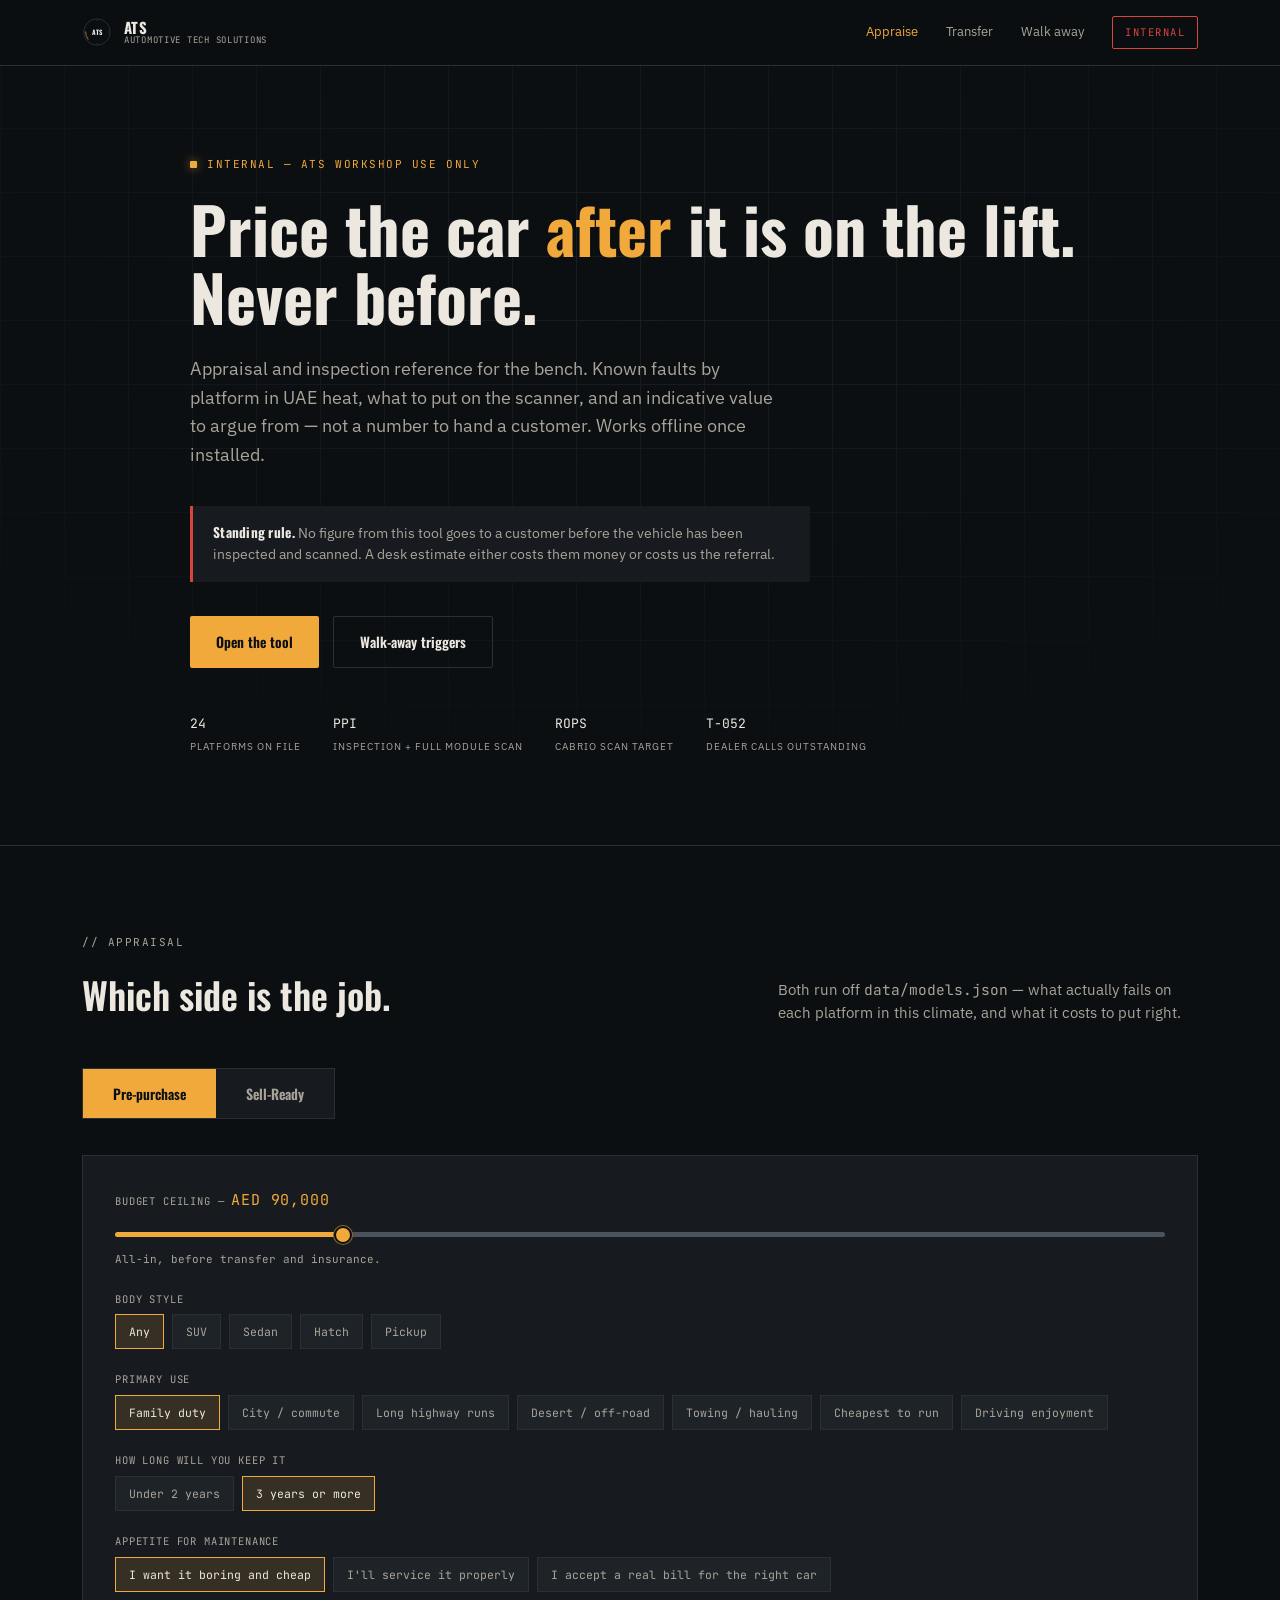
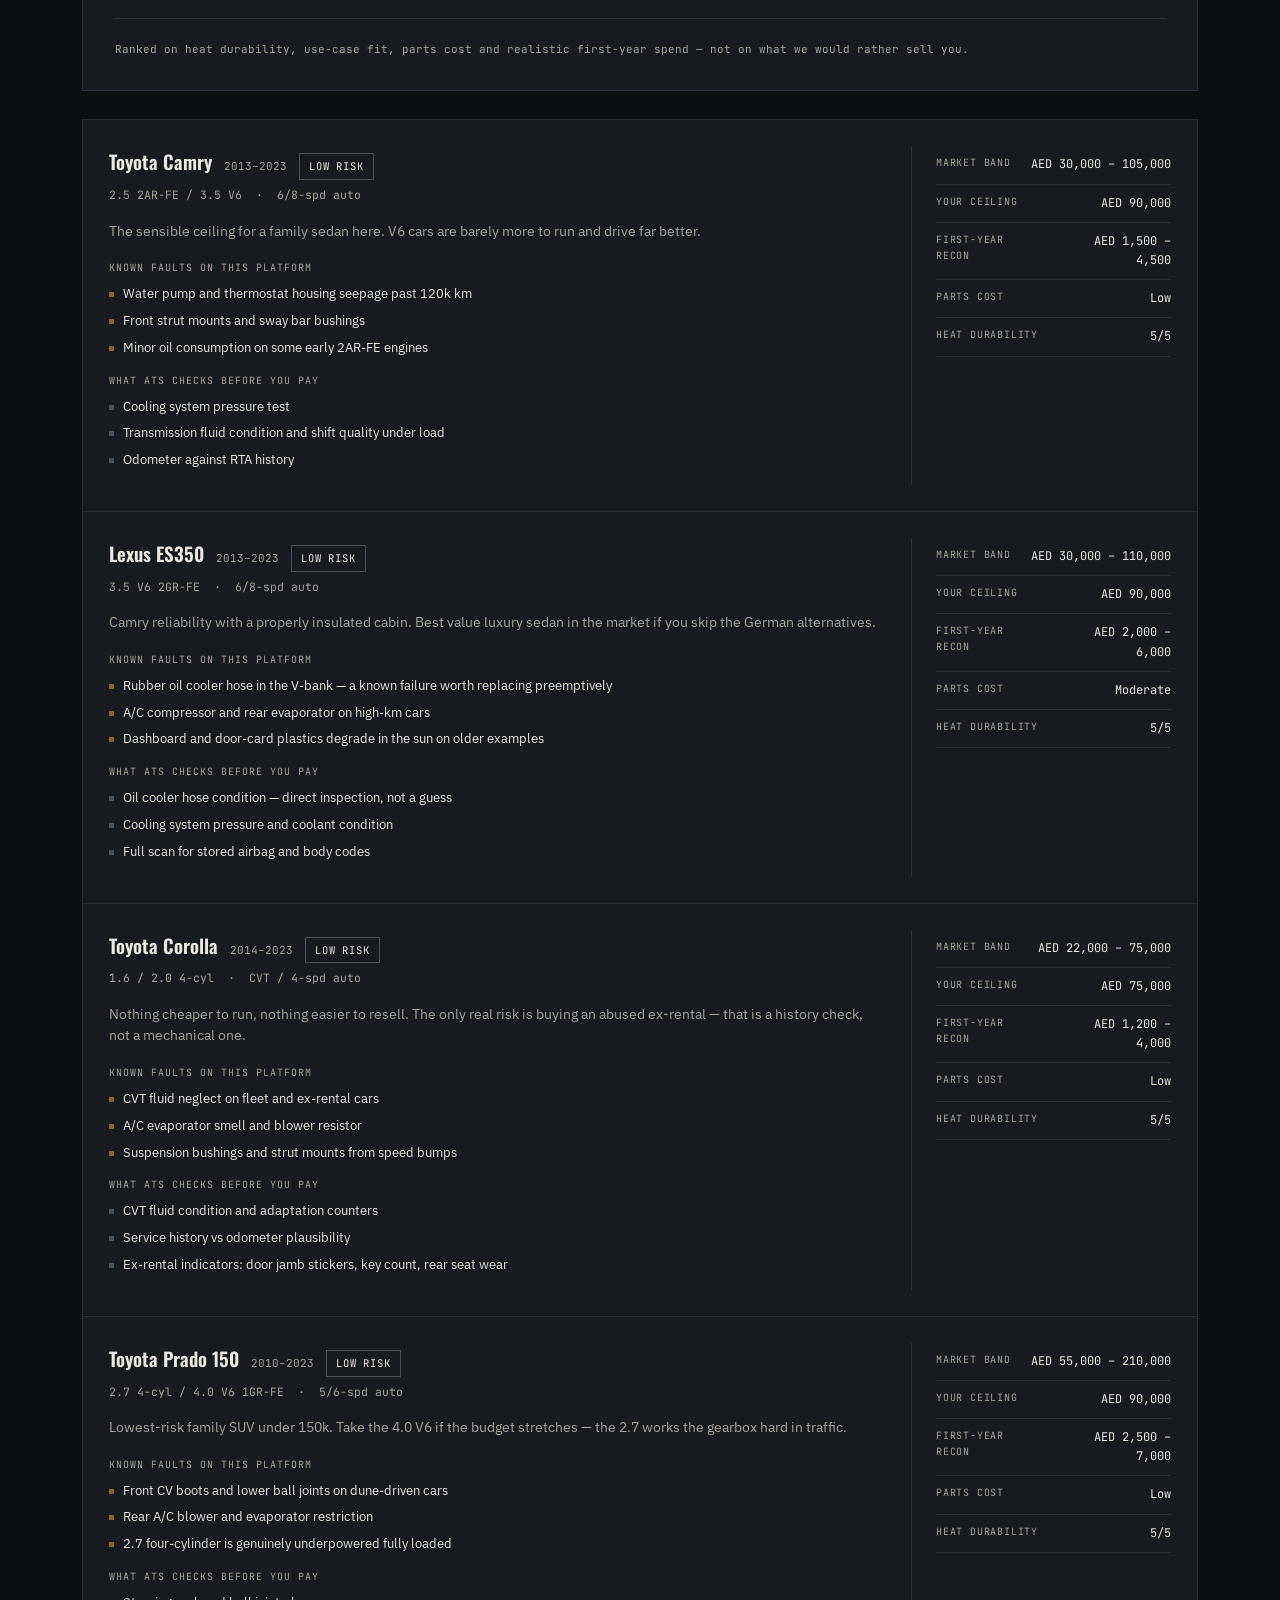
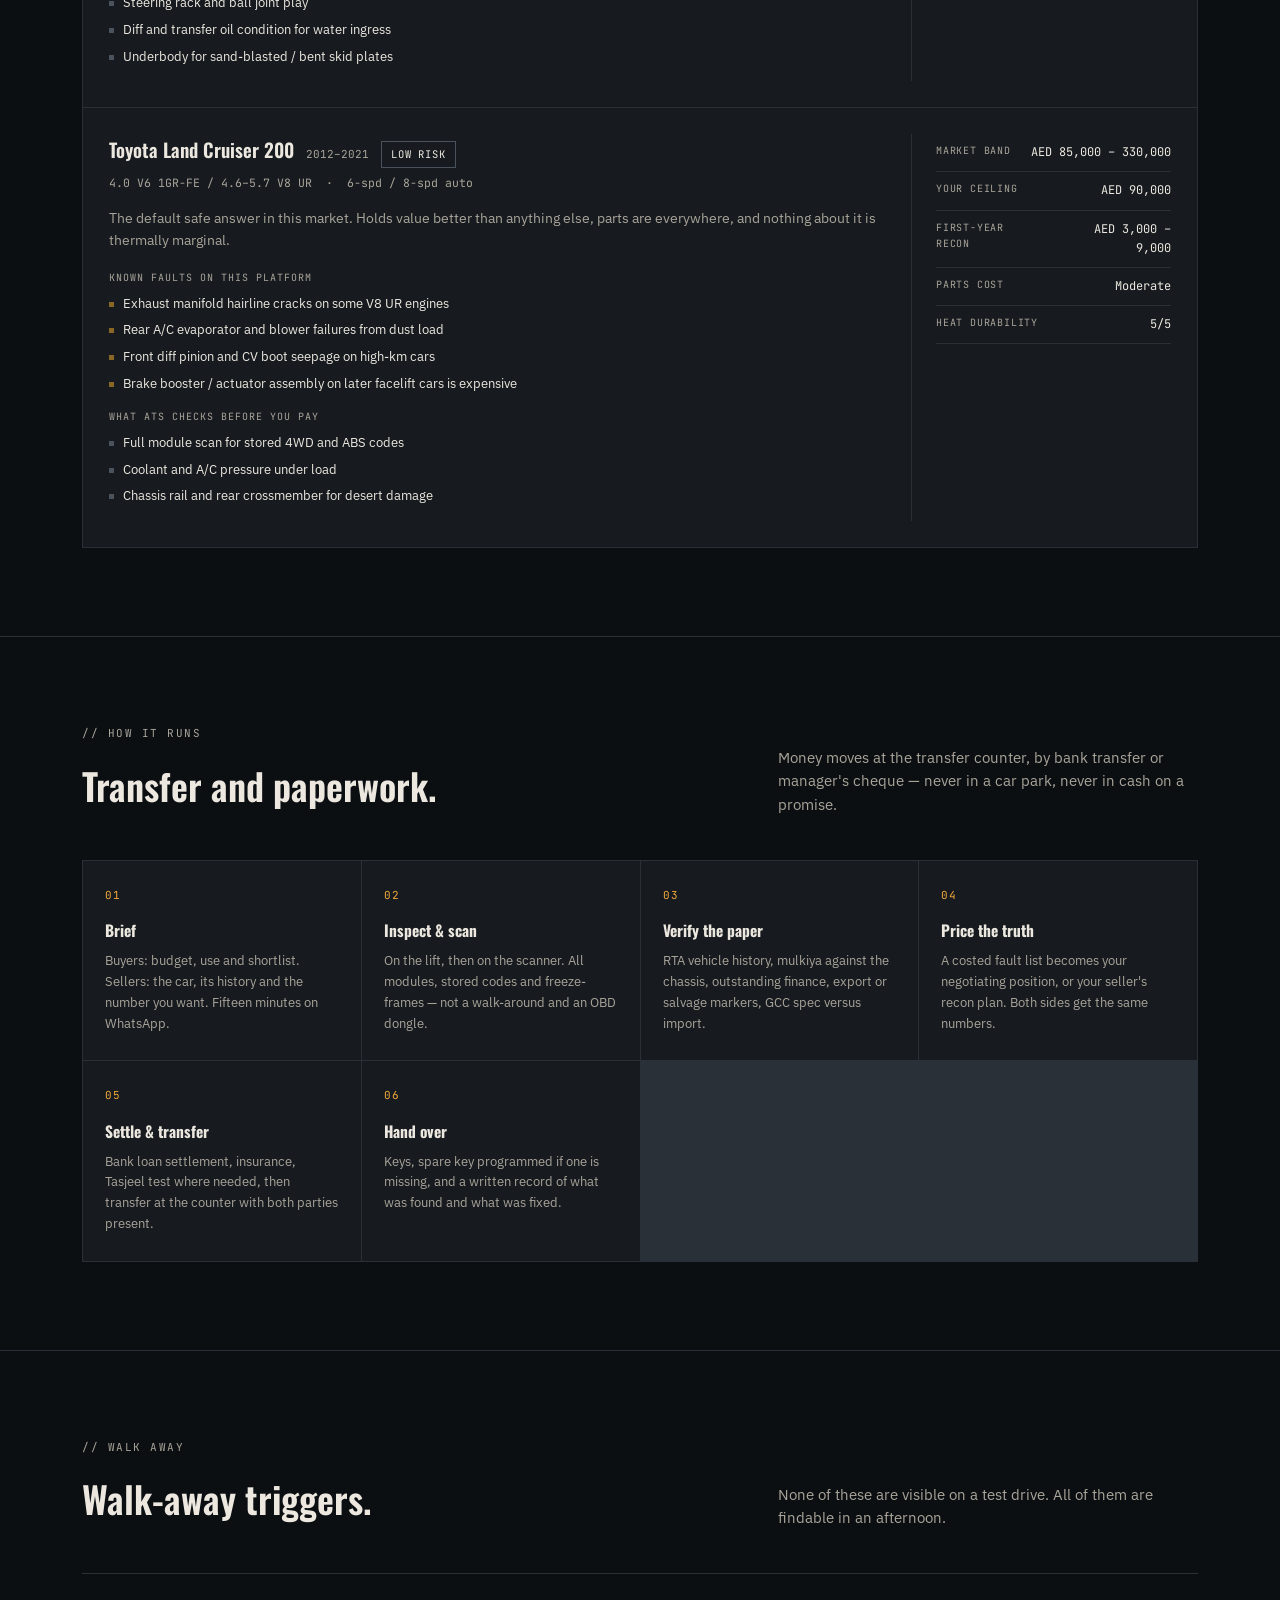
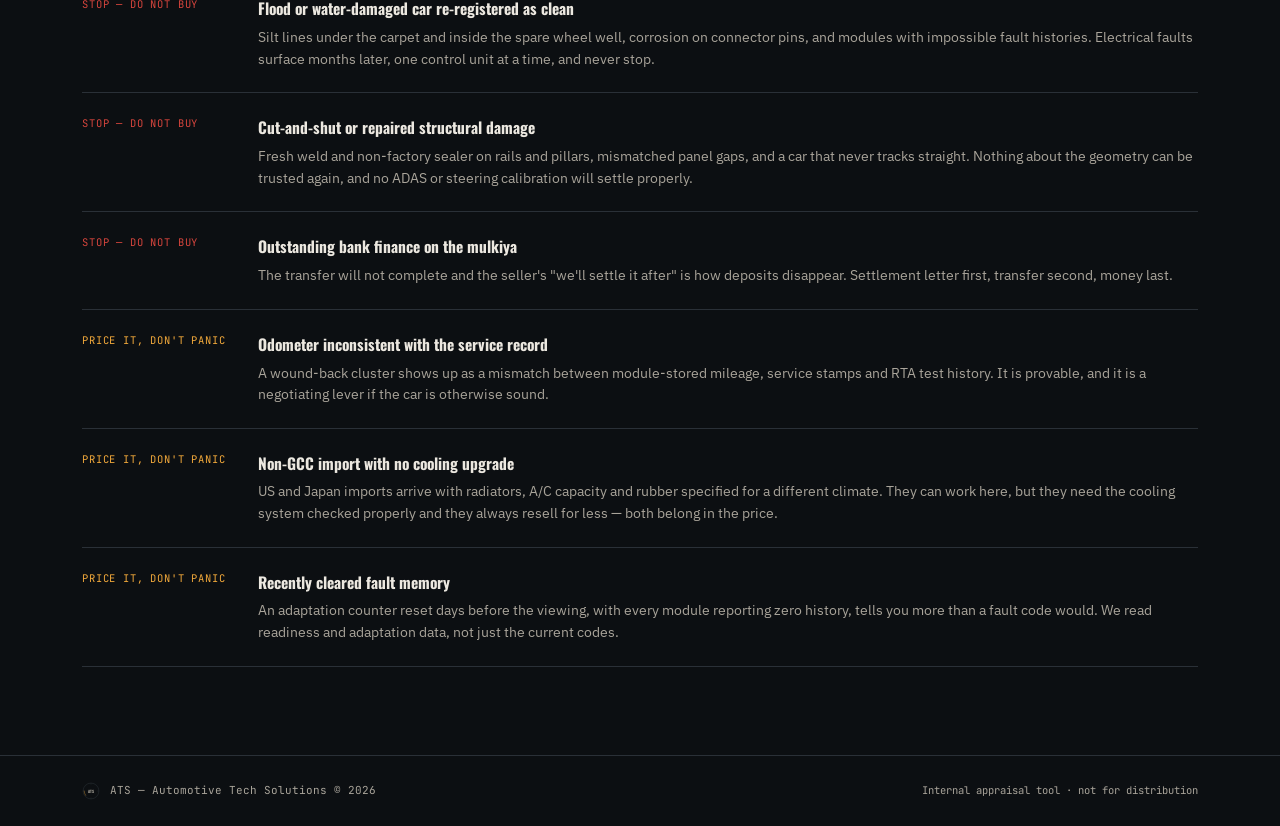
==== commit 9ba65431: "Convert the advisor into an internal appraisal tool Runs internally now, so the page stops being a c" ====
--- a/advisor.html
+++ b/advisor.html
@@ -3,8 +3,9 @@
 <head>
 <meta charset="UTF-8">
 <meta name="viewport" content="width=device-width, initial-scale=1.0, viewport-fit=cover">
-<title>UAE Used Cars Advisor — ATS</title>
-<meta name="description" content="Buy or sell a used car in the UAE with a diagnostic workshop behind you. Known-fault briefings, pre-purchase inspection, managed sale on a fixed fee or commission. Dubai, UAE.">
+<title>ATS Appraisal — Internal</title>
+<meta name="description" content="Internal appraisal and inspection reference. Not for publication.">
+<meta name="robots" content="noindex, nofollow, noarchive">
 <link rel="preconnect" href="https://fonts.googleapis.com">
 <link rel="preconnect" href="https://fonts.gstatic.com" crossorigin>
 <link href="https://fonts.googleapis.com/css2?family=Oswald:wght@500;600;700&family=IBM+Plex+Sans:wght@400;500;600&family=JetBrains+Mono:wght@400;500;600&display=swap" rel="stylesheet">
@@ -32,12 +33,10 @@
       </div>
     </a>
     <div class="nav-links">
-      <a href="index.html">Workshop</a>
-      <a href="#advisor" class="active">Advisor</a>
-      <a href="#plans">Plans</a>
-      <a href="#process">Process</a>
-      <a href="#flags">Red flags</a>
-      <a href="#lead" class="cta">Get started</a>
+      <a href="#advisor" class="active">Appraise</a>
+      <a href="#process">Transfer</a>
+      <a href="#flags">Walk away</a>
+      <span class="cta-static">INTERNAL</span>
     </div>
   </div>
 </nav>
@@ -45,21 +44,26 @@
 <header class="hero" id="top">
   <div class="hero-grid"></div>
   <div class="wrap hero-inner">
-    <span class="eyebrow">Dubai, UAE — Buyers &amp; Sellers</span>
-    <h1>Every used car here has a <em>heat history</em>. We read it before you pay.</h1>
-    <p class="lede">A used-car advisory run out of a diagnostics bench, not a showroom. Buyers get the known faults, the scan data and a target price before the money moves. Sellers get the car presented properly and sold — on a flat fee or a commission, whichever costs you less.</p>
+    <span class="eyebrow">Internal — ATS workshop use only</span>
+    <h1>Price the car <em>after</em> it is on the lift. Never before.</h1>
+    <p class="lede">Appraisal and inspection reference for the bench. Known faults by
+    platform in UAE heat, what to put on the scanner, and an indicative value to argue
+    from — not a number to hand a customer. Works offline once installed.</p>
+    <div class="standing-rule">
+      <strong>Standing rule.</strong> No figure from this tool goes to a customer before
+      the vehicle has been inspected and scanned. A desk estimate either costs them money
+      or costs us the referral.
+    </div>
     <div class="hero-actions">
-      <a href="#advisor" class="btn btn-primary">Open the advisor</a>
-      <a href="#plans" class="btn btn-outline">See the plans</a>
-      <!-- Shown only when the browser offers installation (Android / Chrome).
-           iOS installs via Share > Add to Home Screen, which we cannot trigger. -->
+      <a href="#advisor" class="btn btn-primary">Open the tool</a>
+      <a href="#flags" class="btn btn-outline">Walk-away triggers</a>
       <button type="button" id="install-btn" class="btn btn-outline" hidden>Install app</button>
     </div>
     <div class="hero-meta">
       <div><span class="val">24</span><span class="lbl">Platforms on file</span></div>
       <div><span class="val">PPI</span><span class="lbl">Inspection + full module scan</span></div>
-      <div><span class="val">2</span><span class="lbl">Fee models — fixed or %</span></div>
-      <div><span class="val">RTA</span><span class="lbl">Transfer handled</span></div>
+      <div><span class="val">ROPS</span><span class="lbl">Cabrio scan target</span></div>
+      <div><span class="val">T-052</span><span class="lbl">Dealer calls outstanding</span></div>
     </div>
   </div>
 </header>
@@ -69,15 +73,15 @@
   <div class="wrap">
     <div class="section-head">
       <div>
-        <span class="section-tag">// The Advisor</span>
-        <h2>Tell us which side of the deal you are on.</h2>
-      </div>
-      <p>Both tools run on the same reference data: what actually fails on each platform in this climate, and what it costs to put right.</p>
+        <span class="section-tag">// Appraisal</span>
+        <h2>Which side is the job.</h2>
+      </div>
+      <p>Both run off <span class="mono">data/models.json</span> — what actually fails on each platform in this climate, and what it costs to put right.</p>
     </div>
 
     <div class="mode-switch" role="tablist" aria-label="Buyer or seller">
-      <button role="tab" data-tab="buy" aria-selected="true">I'm buying</button>
-      <button role="tab" data-tab="sell" aria-selected="false">I'm selling</button>
+      <button role="tab" data-tab="buy" aria-selected="true">Pre-purchase</button>
+      <button role="tab" data-tab="sell" aria-selected="false">Sell-Ready</button>
     </div>
 
     <!-- ---------- BUYER ---------- -->
@@ -199,27 +203,6 @@
 </section>
 
 <!-- ======================= PLANS ======================= -->
-<section id="plans" class="rule">
-  <div class="wrap">
-    <div class="section-head">
-      <div>
-        <span class="section-tag">// Plans &amp; Fees</span>
-        <h2>Fixed fee or commission. You choose, and we tell you which one is cheaper.</h2>
-      </div>
-      <p>Nothing is taken from the buyer and the seller on the same deal. One side pays, and it says so on the invoice.</p>
-    </div>
-
-    <div class="plan-grid" id="plan-grid"></div>
-
-    <div class="compare">
-      <div class="field">
-        <label for="cmp-price">If the car sells for — <span class="val-out" id="cmp-price-out">AED 100,000</span></label>
-        <input type="range" id="cmp-price" min="20000" max="400000" step="5000" value="100000">
-      </div>
-      <div class="compare-out" id="cmp-out"></div>
-    </div>
-  </div>
-</section>
 
 <!-- ======================= PROCESS ======================= -->
 <section id="process" class="rule">
@@ -227,7 +210,7 @@
     <div class="section-head">
       <div>
         <span class="section-tag">// How It Runs</span>
-        <h2>From first call to plates changed.</h2>
+        <h2>Transfer and paperwork.</h2>
       </div>
       <p>Money moves at the transfer counter, by bank transfer or manager's cheque — never in a car park, never in cash on a promise.</p>
     </div>
@@ -272,7 +255,7 @@
     <div class="section-head">
       <div>
         <span class="section-tag">// Walk Away</span>
-        <h2>What kills deals in this market.</h2>
+        <h2>Walk-away triggers.</h2>
       </div>
       <p>None of these are visible on a test drive. All of them are findable in an afternoon.</p>
     </div>
@@ -324,67 +307,6 @@
 </section>
 
 <!-- ======================= LEAD ======================= -->
-<section id="lead" class="contact">
-  <div class="wrap">
-    <span class="section-tag" style="justify-content:center; display:flex;">// Get Started</span>
-    <h2>Send the brief. We'll tell you the truth about the car.</h2>
-    <p>Buying, selling, or you just want a second opinion on something you already viewed — start here and it continues on WhatsApp.</p>
-
-    <div class="lead-card">
-      <h3>Advisor request</h3>
-      <form id="lead-form" novalidate>
-        <div class="field">
-          <label for="lf-intent">What do you need</label>
-          <select id="lf-intent">
-            <option value="BUY">I'm buying — advise and inspect</option>
-            <option value="SELL">I'm selling — appraise and sell it for me</option>
-            <option value="INSPECT">Inspection only — I found a car</option>
-          </select>
-        </div>
-        <div class="field-grid">
-          <div class="field">
-            <label for="lf-name">Name</label>
-            <input type="text" id="lf-name" maxlength="120" autocomplete="name" required>
-          </div>
-          <div class="field">
-            <label for="lf-phone">Phone</label>
-            <input type="tel" id="lf-phone" maxlength="40" autocomplete="tel" placeholder="+971 5X XXX XXXX" required>
-          </div>
-        </div>
-        <div class="field">
-          <label for="lf-vehicle" id="lf-vehicle-label">Vehicle or shortlist you are considering</label>
-          <input type="text" id="lf-vehicle" maxlength="180" placeholder="e.g. 2016 Nissan Patrol Y62 SE, 148,000 km">
-        </div>
-        <div class="field" id="lf-budget-wrap">
-          <label for="lf-budget">Budget (AED)</label>
-          <input type="text" id="lf-budget" maxlength="20" placeholder="120,000">
-        </div>
-        <div class="field" id="lf-plan-wrap" hidden>
-          <label for="lf-plan">Preferred fee model</label>
-          <select id="lf-plan">
-            <option value="EITHER">Whichever costs me less</option>
-            <option value="FIXED">Fixed fee</option>
-            <option value="COMMISSION">Commission on the sale</option>
-          </select>
-        </div>
-        <div class="field">
-          <label for="lf-notes">Anything else</label>
-          <textarea id="lf-notes" rows="3" maxlength="1000" placeholder="Known faults, service history, deadline, listings you have seen..."></textarea>
-        </div>
-        <div class="field hp-field" aria-hidden="true">
-          <label for="lf-hp">Leave blank</label>
-          <input type="text" id="lf-hp" tabindex="-1" autocomplete="off">
-        </div>
-        <button type="submit" class="btn btn-primary form-submit">Send via WhatsApp</button>
-        <div class="form-status" id="lf-status" role="status" aria-live="polite"></div>
-      </form>
-    </div>
-
-    <p class="disclaimer">
-      Price bands, valuations and reconditioning figures on this page are indicative market estimates for guidance only — they are not a formal valuation, an offer, or a guarantee of sale price. Known-fault notes describe failures commonly documented on each platform; they are not a statement about any specific vehicle. Every car is assessed individually on the lift and on the scanner before any number is confirmed.
-    </p>
-  </div>
-</section>
 
 <footer>
   <div class="wrap f-inner">
@@ -392,7 +314,7 @@
       <svg viewBox="0 0 100 100" aria-hidden="true"><circle cx="50" cy="50" r="44" fill="none" stroke="#4A535C" stroke-width="1.5"/><g stroke="#4A535C" stroke-width="1.5"><line x1="50" y1="8" x2="50" y2="14"/><line x1="50" y1="86" x2="50" y2="92"/><line x1="8" y1="50" x2="14" y2="50"/><line x1="86" y1="50" x2="92" y2="50"/></g><path d="M 20 74 A 44 44 0 0 1 12 50" fill="none" stroke="#F2A93B" stroke-width="2" stroke-linecap="round"/><text x="50" y="59" text-anchor="middle" font-family="Oswald, Arial Narrow, sans-serif" font-weight="700" font-size="22" fill="#A9A49A">ATS</text></svg>
       <span>ATS — Automotive Tech Solutions © <span id="year-now">2026</span></span>
     </div>
-    <span class="f-note">UAE Used Cars Advisor · Dubai, UAE</span>
+    <span class="f-note">Internal appraisal tool · not for distribution</span>
   </div>
 </footer>
 
--- a/assets/advisor.css
+++ b/assets/advisor.css
@@ -140,34 +140,6 @@
 .val-cell .sub{font-size:11.5px;color:var(--muted);margin-top:8px;display:block;}
 .val-cell.highlight{background:var(--panel-2);border-top:2px solid var(--amber);}
 
-/* ---------- PLANS ---------- */
-.plan-grid{display:grid;grid-template-columns:repeat(4,1fr);gap:1px;background:var(--line);border:1px solid var(--line);}
-@media (max-width:980px){.plan-grid{grid-template-columns:repeat(2,1fr);}}
-@media (max-width:560px){.plan-grid{grid-template-columns:1fr;}}
-.plan{background:var(--panel);padding:30px 24px;display:flex;flex-direction:column;}
-.plan:hover{background:var(--panel-2);}
-.plan .tagx{font-family:'JetBrains Mono',monospace;font-size:10.5px;letter-spacing:0.1em;padding:4px 8px;border:1px solid var(--line);display:inline-block;margin-bottom:20px;align-self:flex-start;}
-.plan.fixed .tagx{color:var(--muted);border-color:var(--steel);}
-.plan.commission .tagx{color:var(--amber);border-color:var(--amber-dim);}
-.plan h3{font-size:18px;font-weight:600;margin-bottom:10px;}
-.plan .price{font-family:'JetBrains Mono',monospace;font-size:22px;color:var(--bone);margin-bottom:4px;}
-.plan .price small{font-size:11px;color:var(--muted);}
-.plan .who{font-size:12px;color:var(--muted);font-family:'JetBrains Mono',monospace;margin-bottom:18px;}
-.plan ul{list-style:none;display:flex;flex-direction:column;gap:8px;margin-bottom:22px;}
-.plan li{font-size:13px;color:var(--muted);padding-left:15px;position:relative;}
-.plan li::before{content:'+';position:absolute;left:0;color:var(--amber);font-family:'JetBrains Mono',monospace;font-size:12px;}
-.plan .foot{margin-top:auto;border-top:1px solid var(--line);padding-top:16px;}
-
-/* ---------- COMPARATOR ---------- */
-.compare{margin-top:1px;background:var(--panel);border:1px solid var(--line);padding:32px;}
-.compare-out{display:grid;grid-template-columns:repeat(auto-fit,minmax(220px,1fr));gap:18px;margin-top:24px;}
-.cmp{border:1px solid var(--line);padding:20px;background:var(--panel-2);}
-.cmp.win{border-color:var(--amber);}
-.cmp .k{font-family:'JetBrains Mono',monospace;font-size:10px;letter-spacing:0.1em;text-transform:uppercase;color:var(--muted);display:block;margin-bottom:10px;}
-.cmp .n{font-family:'JetBrains Mono',monospace;font-size:20px;}
-.cmp .d{font-size:12px;color:var(--muted);margin-top:8px;}
-.cmp .badge{font-family:'JetBrains Mono',monospace;font-size:10px;color:var(--amber);letter-spacing:0.08em;text-transform:uppercase;margin-top:10px;display:block;}
-
 /* ---------- STEPS ---------- */
 .steps{display:grid;grid-template-columns:repeat(auto-fit,minmax(230px,1fr));gap:1px;background:var(--line);border:1px solid var(--line);}
 .step{background:var(--panel);padding:26px 22px;}
@@ -188,15 +160,9 @@
 .contact{padding:96px 0 60px;text-align:center;border-top:1px solid var(--line);}
 .contact h2{font-size:clamp(1.9rem,4vw,2.9rem);margin-bottom:18px;}
 .contact p{color:var(--muted);max-width:470px;margin:0 auto 38px;}
-.lead-card{max-width:560px;margin:0 auto 46px;text-align:left;background:var(--panel);border:1px solid var(--line);padding:34px;}
-.lead-card h3{font-size:18px;margin-bottom:22px;text-align:center;}
-.lead-card .field{margin-bottom:16px;}
-.hp-field{position:absolute;left:-9999px;top:-9999px;}
-.form-submit{width:100%;margin-top:6px;}
 .form-status{font-family:'JetBrains Mono',monospace;font-size:12px;margin-top:14px;text-align:center;min-height:16px;}
 .form-status.ok{color:var(--amber);}
 .form-status.err{color:var(--alert);}
-.disclaimer{font-family:'JetBrains Mono',monospace;font-size:11px;color:var(--muted);max-width:640px;margin:0 auto;line-height:1.7;}
 footer{border-top:1px solid var(--line);padding:26px 0;}
 footer .f-inner{display:flex;justify-content:space-between;align-items:center;flex-wrap:wrap;gap:12px;}
 footer .f-brand{display:flex;align-items:center;gap:10px;}
@@ -223,3 +189,16 @@
   .hero{padding:130px 0 70px;}
   .hero-meta{gap:20px 26px;}
 }
+
+/* ---------- INTERNAL MARKERS ---------- */
+/* The tool must never be mistaken for a customer-facing page at a glance. */
+.cta-static{
+  font-family:'JetBrains Mono',monospace; font-size:10.5px; letter-spacing:0.14em;
+  padding:7px 12px; border:1px solid var(--alert); color:var(--alert); border-radius:var(--radius);
+}
+.standing-rule{
+  border-left:3px solid var(--alert); background:var(--panel);
+  padding:16px 20px; margin-bottom:34px; max-width:620px;
+  font-size:13.5px; color:var(--muted);
+}
+.standing-rule strong{color:var(--bone); font-family:'Oswald',sans-serif; letter-spacing:0.02em;}
